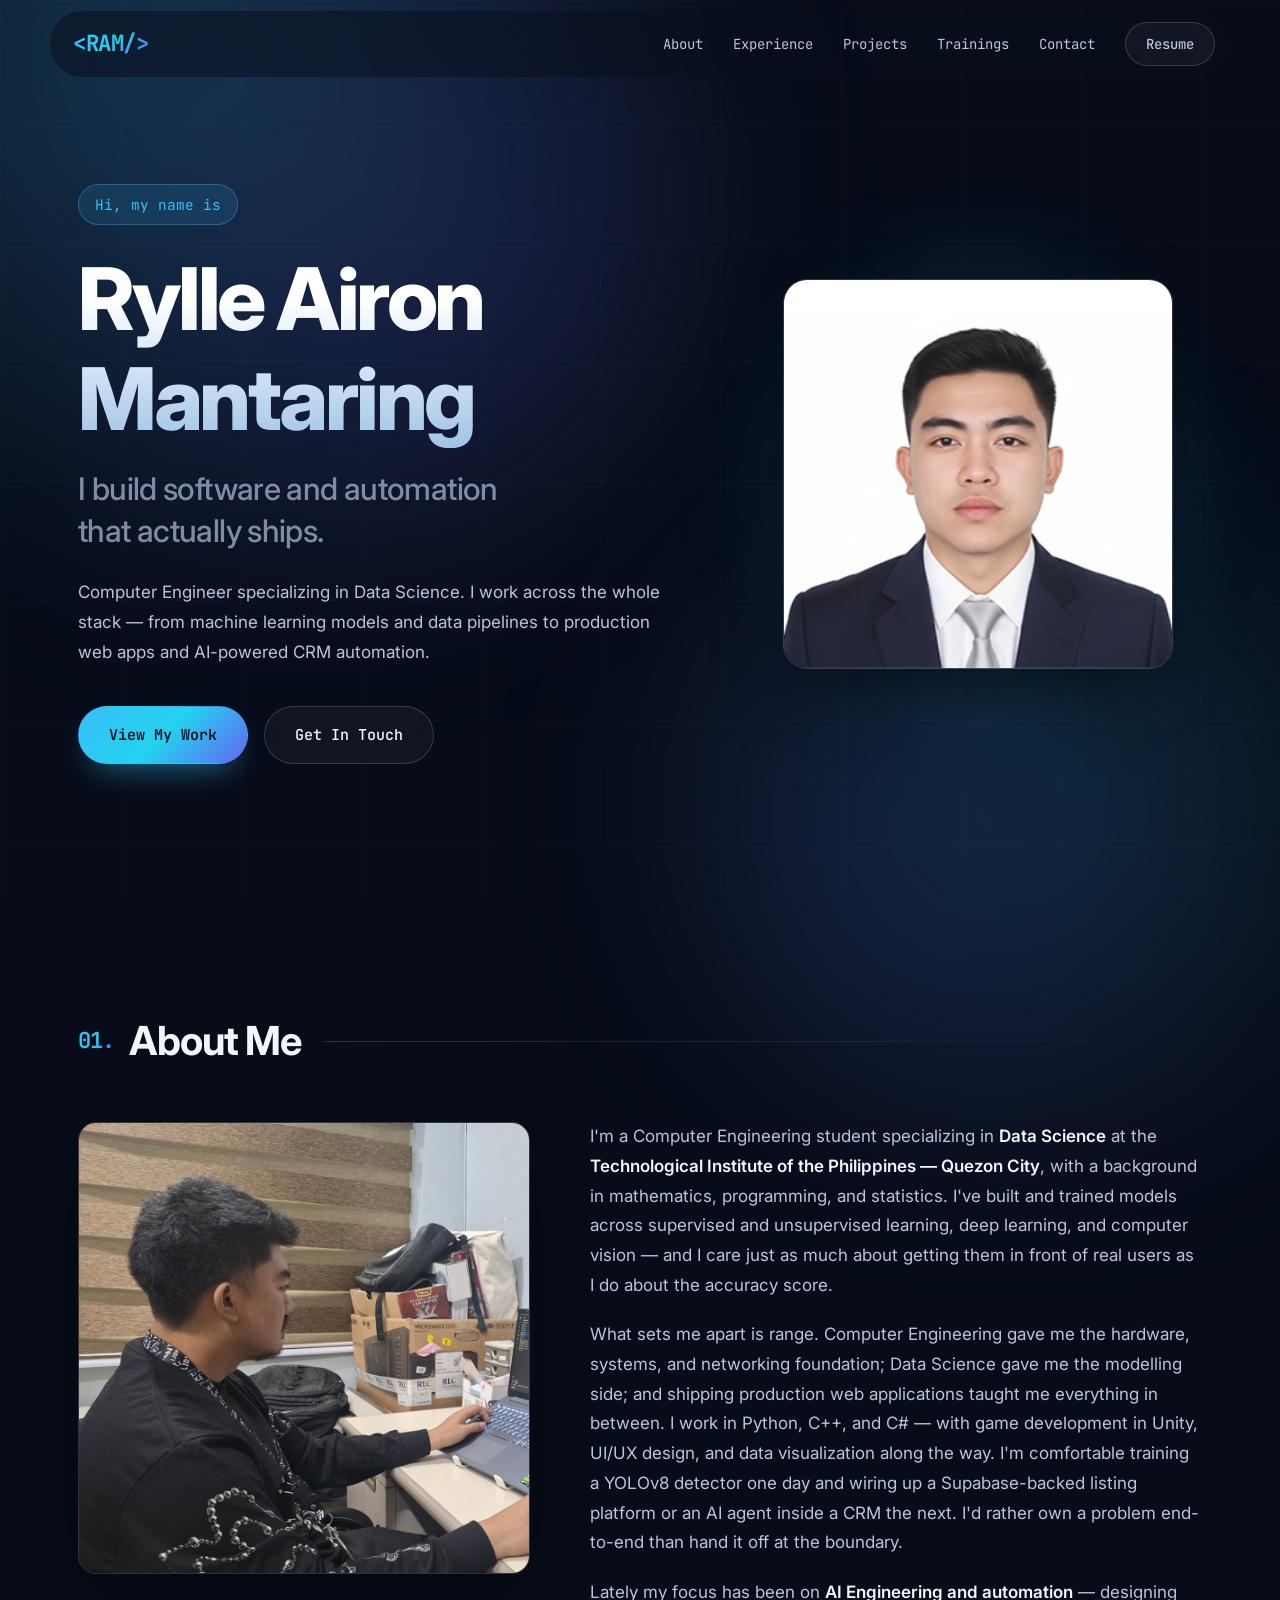
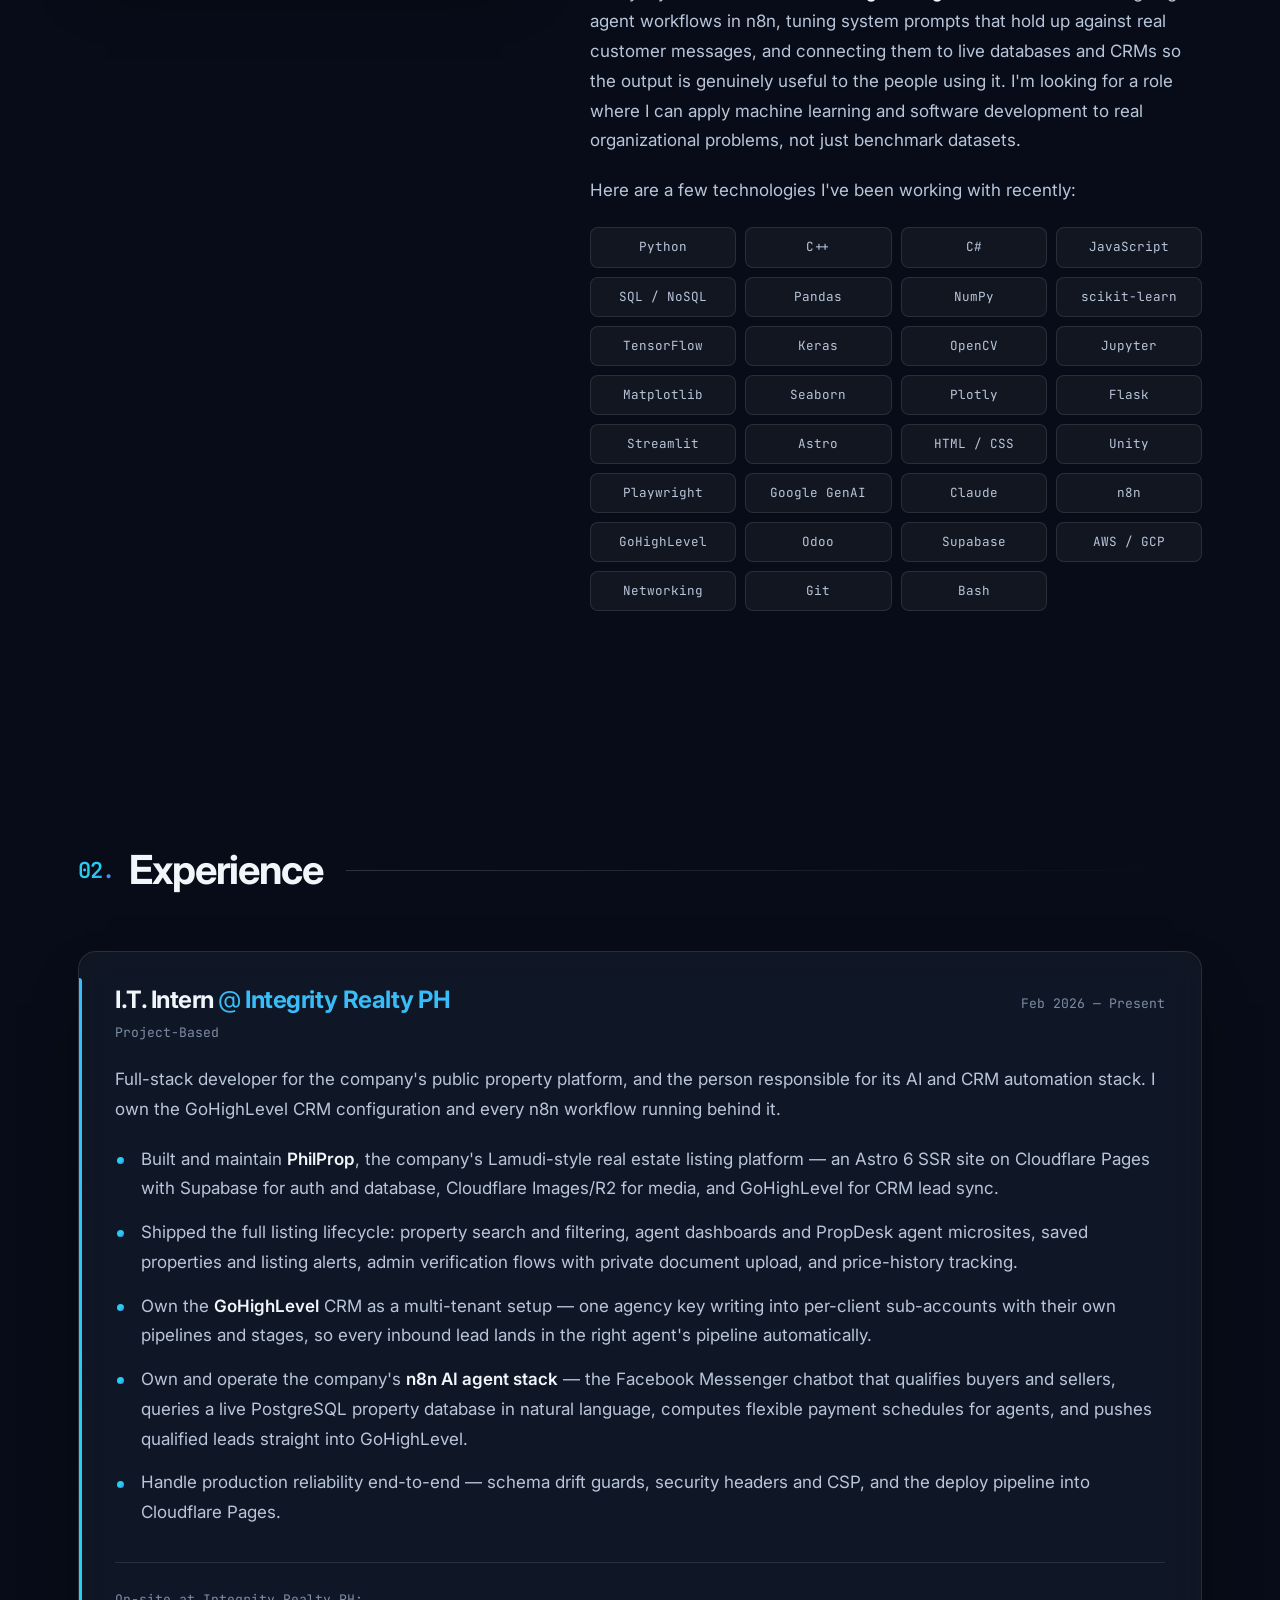
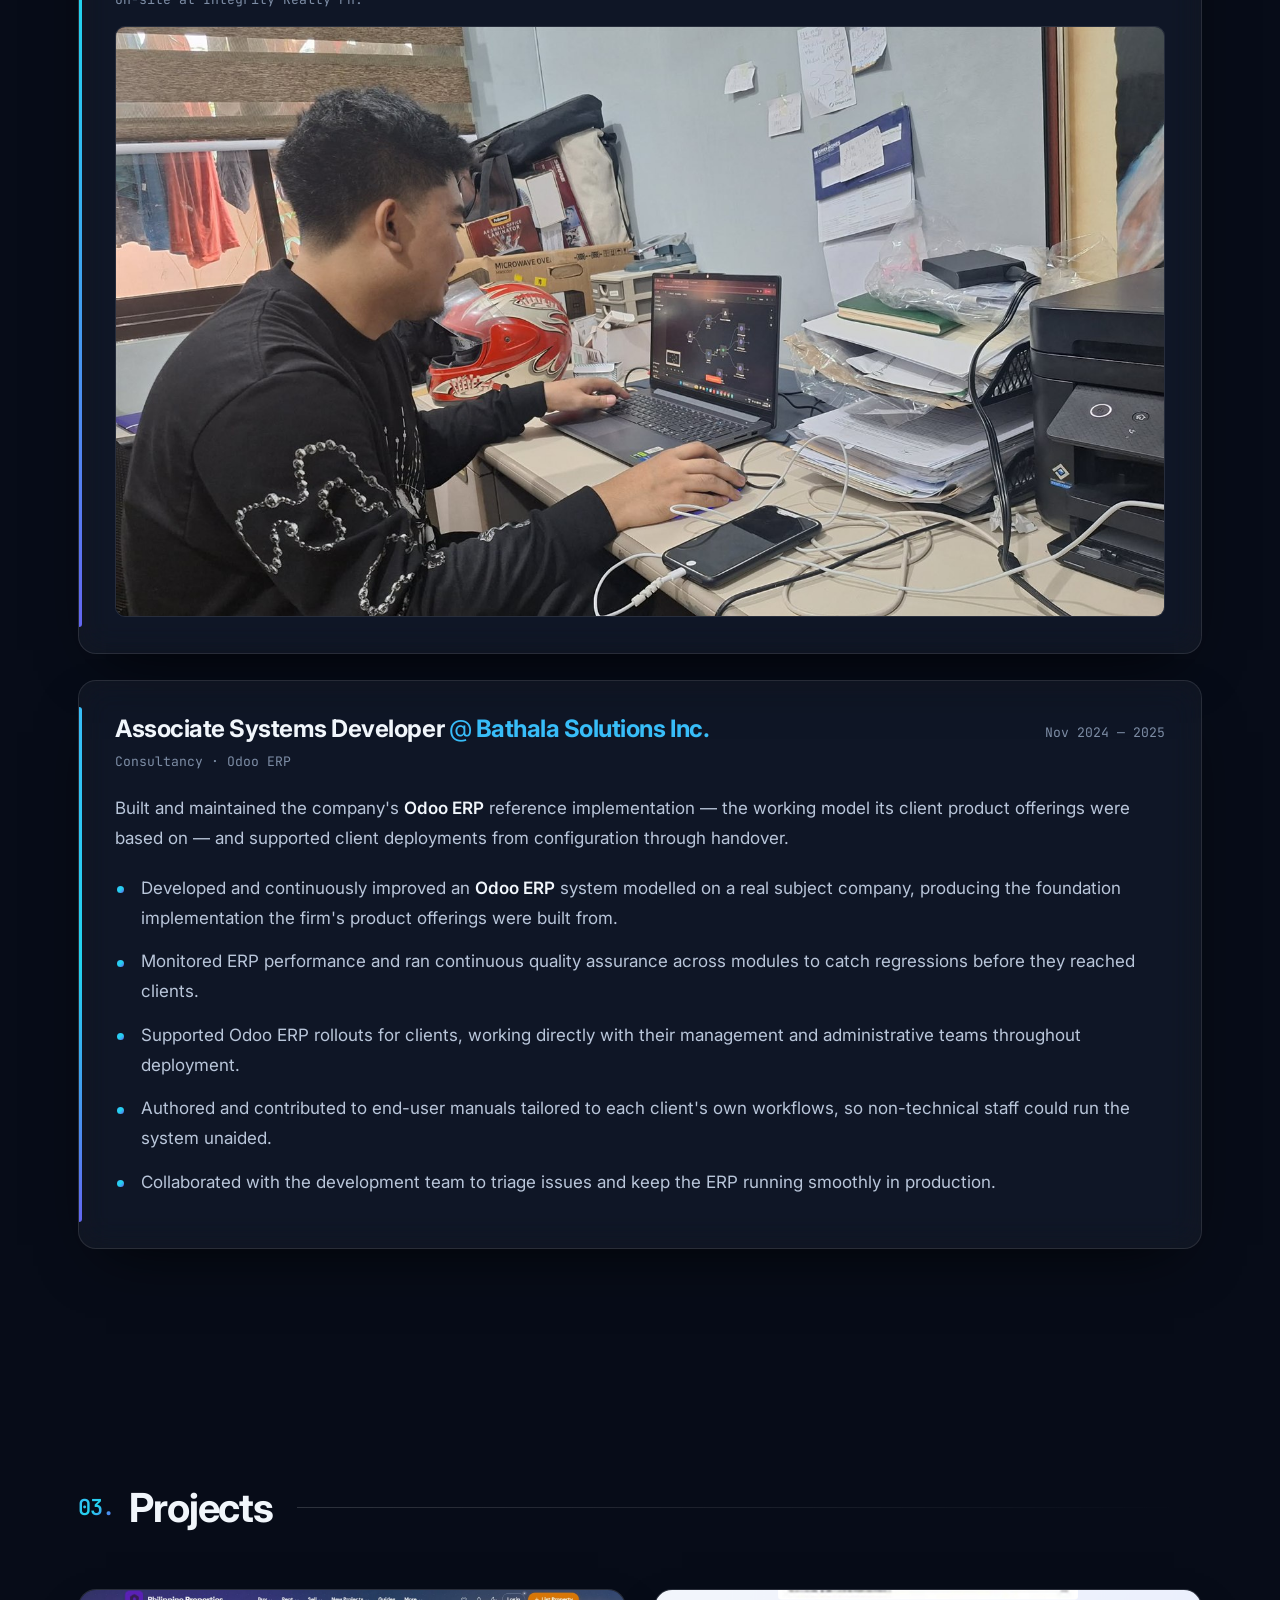
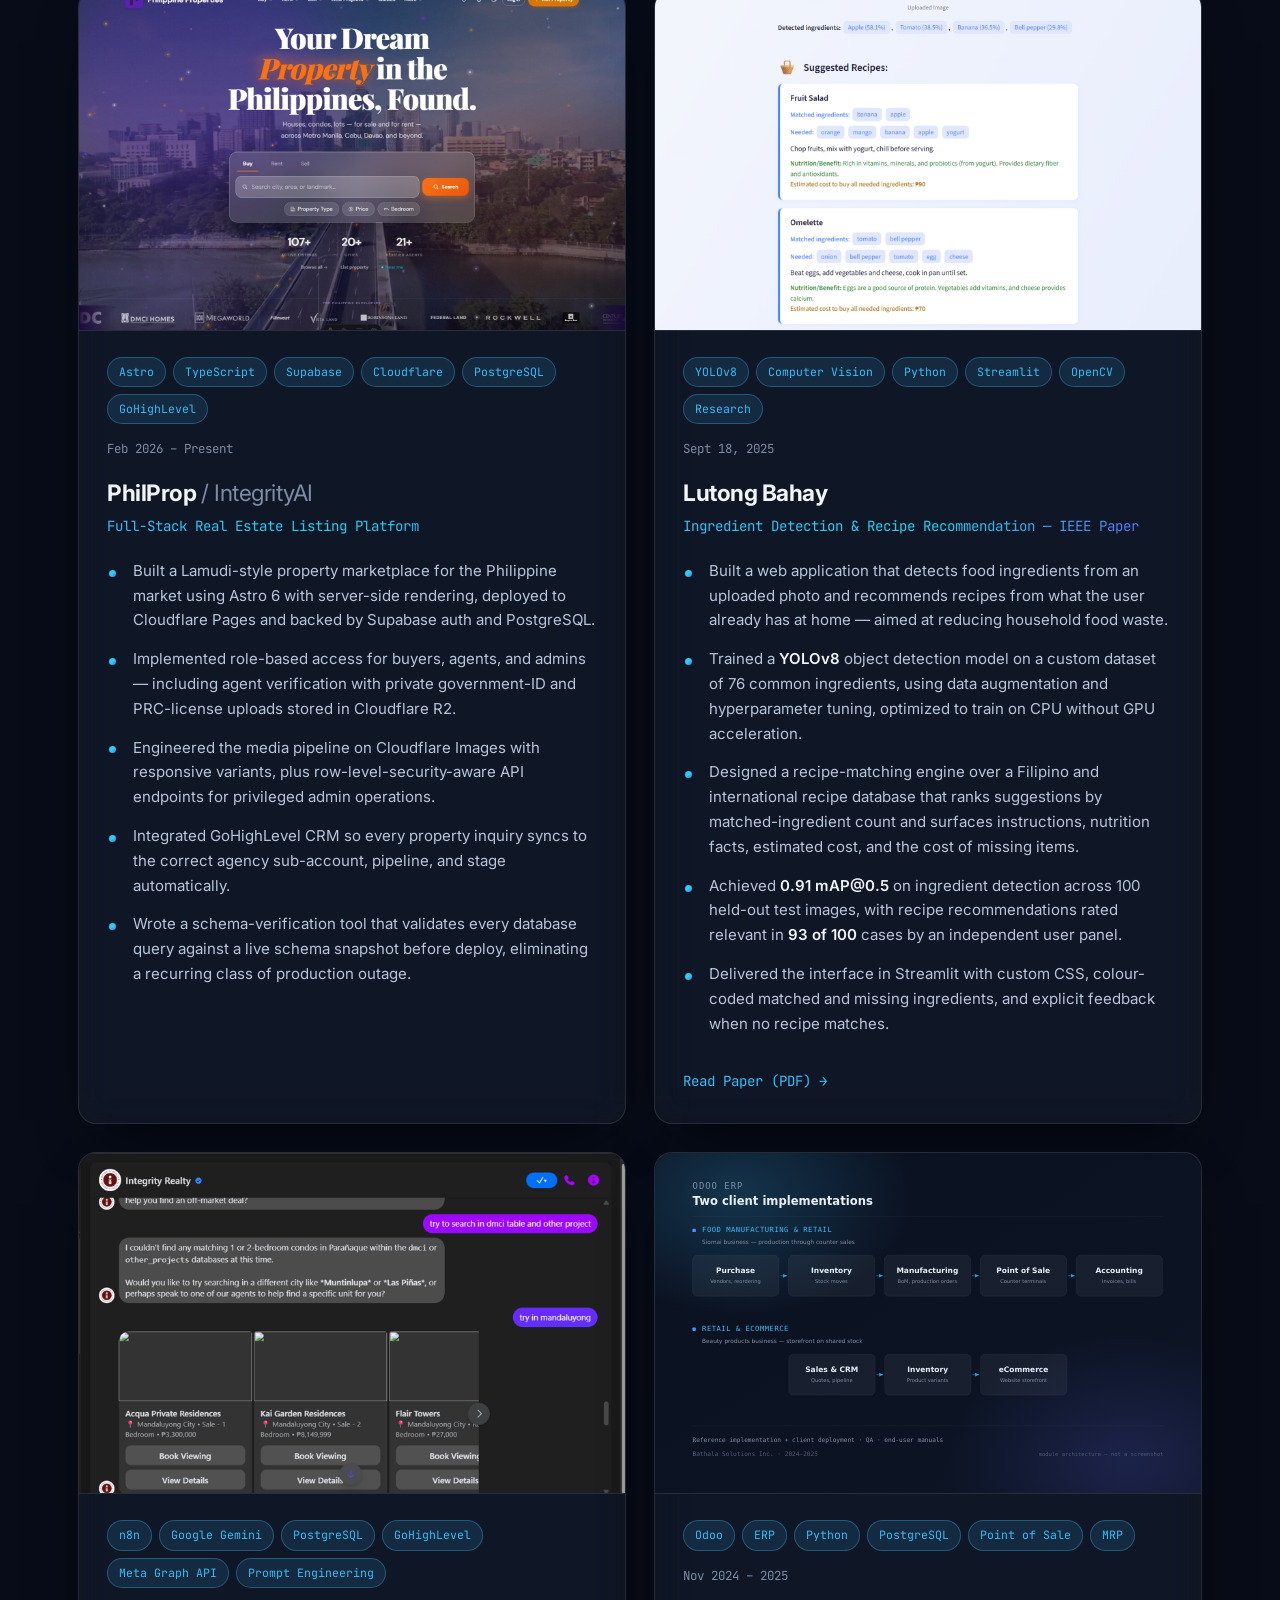
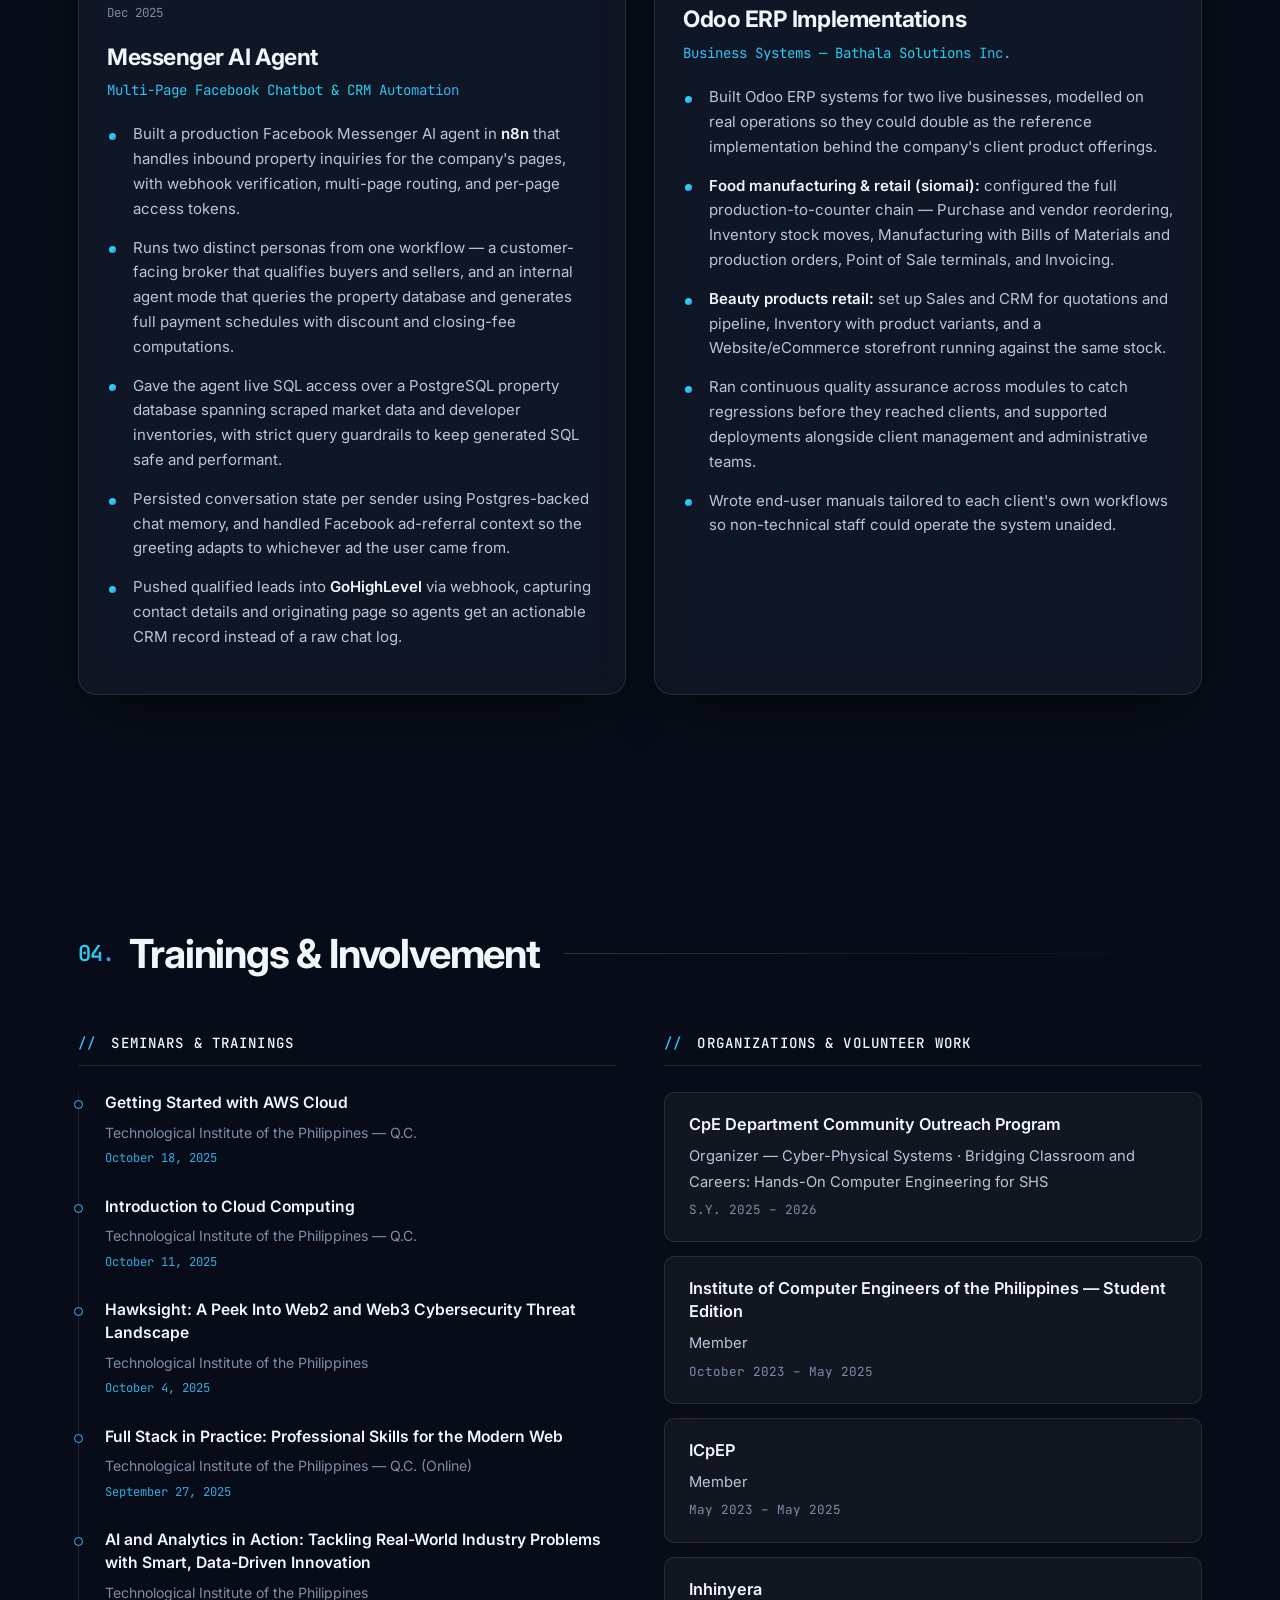
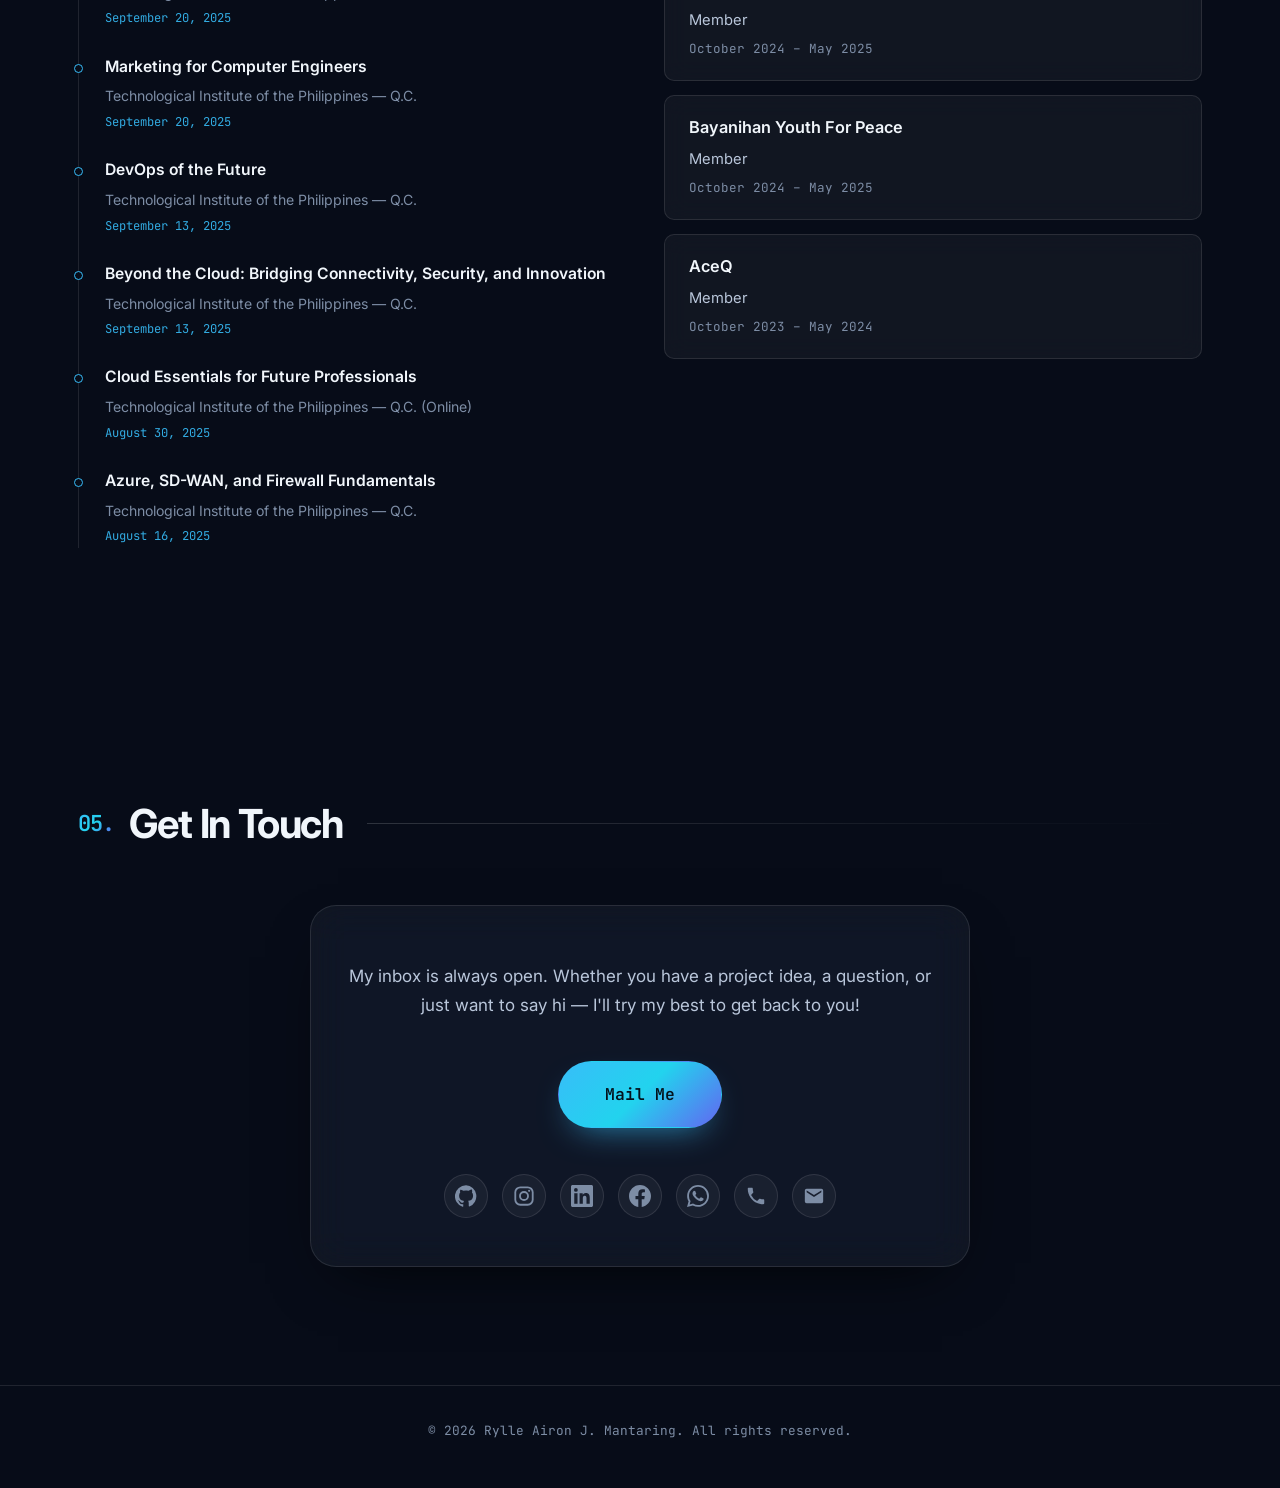
==== index.html @ a4d0d177 "Add Odoo ERP implementations project card Fourth project card covering the two Bathala client builds" ====
<!DOCTYPE html>
<html lang="en">
<head>
  <meta charset="UTF-8" />
  <meta name="viewport" content="width=device-width, initial-scale=1.0" />
  <meta name="description" content="Computer Engineer specializing in Data Science — full-stack web development, AI automation, and machine learning." />
  <meta name="theme-color" content="#070c18" />

  <title>Rylle Airon J. Mantaring — Computer Engineer / Data Science</title>

  <!-- Open Graph -->
  <meta property="og:type" content="website" />
  <meta property="og:title" content="Rylle Airon J. Mantaring — Computer Engineer / Data Science" />
  <meta property="og:description" content="Computer Engineer specializing in Data Science — full-stack web development, AI automation, and machine learning." />
  <meta property="og:url" content="https://ryllelang.github.io/Portfolio/" />
  <meta property="og:image" content="https://ryllelang.github.io/Portfolio/assets/1x1_pogi.jpg" />
  <link rel="canonical" href="https://ryllelang.github.io/Portfolio/" />

  <!-- inline SVG favicon: no extra file, no external request -->
  <link rel="icon" href="data:image/svg+xml,%3Csvg xmlns='http://www.w3.org/2000/svg' viewBox='0 0 64 64'%3E%3Cdefs%3E%3ClinearGradient id='g' x1='0' y1='0' x2='1' y2='1'%3E%3Cstop offset='0' stop-color='%2338bdf8'/%3E%3Cstop offset='1' stop-color='%236366f1'/%3E%3C/linearGradient%3E%3C/defs%3E%3Crect width='64' height='64' rx='16' fill='%23070c18'/%3E%3Ctext x='32' y='45' font-family='monospace' font-size='36' font-weight='700' fill='url(%23g)' text-anchor='middle'%3ER%3C/text%3E%3C/svg%3E" />

  <link rel="preconnect" href="https://fonts.googleapis.com" />
  <link rel="preconnect" href="https://fonts.gstatic.com" crossorigin />
  <link href="https://fonts.googleapis.com/css2?family=Inter:wght@400;500;600;700;800&family=JetBrains+Mono:wght@400;500;600&display=swap" rel="stylesheet" />

  <link rel="stylesheet" href="css/styles.css" />
</head>
<body>
  <!-- decorative blueprint grid -->
  <div class="bg-grid" aria-hidden="true"></div>

  <a class="skip-link" href="#about">Skip to content</a>

  <!-- ══════════════════════════════ NAV ══════════════════════════════ -->
  <header class="nav" id="nav">
    <div class="nav__inner container">
      <a class="logo" href="#top" aria-label="Home">&lt;RAM/&gt;</a>

      <nav class="nav__links" aria-label="Primary">
        <a href="#about">About</a>
        <a href="#experience">Experience</a>
        <a href="#projects">Projects</a>
        <a href="#trainings">Trainings</a>
        <a href="#contact">Contact</a>
        <!-- PLACEHOLDER: drop your CV at assets/resume.pdf -->
        <a class="btn btn--ghost btn--sm" href="assets/resume.pdf" target="_blank" rel="noopener">Resume</a>
      </nav>

      <button class="nav__toggle" id="navToggle" aria-label="Open menu" aria-expanded="false" aria-controls="mobileMenu">
        <span></span><span></span><span></span>
      </button>
    </div>

    <div class="nav__mobile" id="mobileMenu" hidden>
      <a href="#about"><span class="num">01.</span> About</a>
      <a href="#experience"><span class="num">02.</span> Experience</a>
      <a href="#projects"><span class="num">03.</span> Projects</a>
      <a href="#trainings"><span class="num">04.</span> Trainings</a>
      <a href="#contact"><span class="num">05.</span> Contact</a>
      <a class="btn btn--ghost" href="assets/resume.pdf" target="_blank" rel="noopener">Resume</a>
    </div>
  </header>

  <main id="top">

    <!-- ═══════════════════════════ HERO ═══════════════════════════ -->
    <section class="hero container" id="hero">
      <div class="hero__text">
        <p class="hero__greet mono">Hi, my name is</p>

        <h1 class="hero__name">Rylle Airon<br />Mantaring</h1>

        <h2 class="hero__tagline">I build software and automation that actually ships.</h2>

        <p class="hero__blurb">
          Computer Engineer specializing in Data Science. I work across the whole stack —
          from machine learning models and data pipelines to production web apps and
          AI-powered CRM automation.
        </p>

        <div class="hero__cta">
          <a class="btn btn--solid" href="#projects">View My Work</a>
          <a class="btn btn--ghost" href="#contact">Get In Touch</a>
        </div>
      </div>

      <div class="hero__photo">
        <img src="assets/1x1_pogi.jpg" alt="Rylle Airon J. Mantaring" width="800" height="800" />
      </div>
    </section>

    <!-- ═══════════════════════════ ABOUT ═══════════════════════════ -->
    <section class="section container" id="about">
      <h2 class="section__head"><span class="section__num mono">01.</span> About Me</h2>

      <div class="about">
        <div class="about__photo">
          <img src="assets/about.jpg"
               alt="Rylle working at his desk at Integrity Realty PH"
               width="1000" height="1000" loading="lazy" />
        </div>

        <div class="about__text">
          <p>
            I'm a Computer Engineering student specializing in <strong>Data Science</strong>
            at the <strong>Technological Institute of the Philippines &mdash; Quezon
            City</strong>, with a background in mathematics, programming, and statistics.
            I've built and trained models across supervised and unsupervised learning, deep
            learning, and computer vision &mdash; and I care just as much about getting them
            in front of real users as I do about the accuracy score.
          </p>

          <p>
            What sets me apart is range. Computer Engineering gave me the hardware, systems,
            and networking foundation; Data Science gave me the modelling side; and shipping
            production web applications taught me everything in between. I work in Python,
            C++, and C# — with game development in Unity, UI/UX design, and data
            visualization along the way. I'm comfortable training a YOLOv8 detector one day
            and wiring up a Supabase-backed listing platform or an AI agent inside a CRM the
            next. I'd rather own a problem end-to-end than hand it off at the boundary.
          </p>

          <p>
            Lately my focus has been on <strong>AI Engineering and automation</strong> —
            designing agent workflows in n8n, tuning system prompts that hold up against
            real customer messages, and connecting them to live databases and CRMs so the
            output is genuinely useful to the people using it. I'm looking for a role where
            I can apply machine learning and software development to real organizational
            problems, not just benchmark datasets.
          </p>

          <p>Here are a few technologies I've been working with recently:</p>

          <ul class="tech">
            <li>Python</li>
            <li>C++</li>
            <li>C#</li>
            <li>JavaScript</li>
            <li>SQL / NoSQL</li>
            <li>Pandas</li>
            <li>NumPy</li>
            <li>scikit-learn</li>
            <li>TensorFlow</li>
            <li>Keras</li>
            <li>OpenCV</li>
            <li>Jupyter</li>
            <li>Matplotlib</li>
            <li>Seaborn</li>
            <li>Plotly</li>
            <li>Flask</li>
            <li>Streamlit</li>
            <li>Astro</li>
            <li>HTML / CSS</li>
            <li>Unity</li>
            <li>Playwright</li>
            <li>Google GenAI</li>
            <li>Claude</li>
            <li>n8n</li>
            <li>GoHighLevel</li>
            <li>Odoo</li>
            <li>Supabase</li>
            <li>AWS / GCP</li>
            <li>Networking</li>
            <li>Git</li>
            <li>Bash</li>
          </ul>
        </div>
      </div>
    </section>

    <!-- ═══════════════════════════ EXPERIENCE ═══════════════════════════ -->
    <section class="section container" id="experience">
      <h2 class="section__head"><span class="section__num mono">02.</span> Experience</h2>

      <div class="exp-list">

        <!-- ── Integrity Realty PH ── -->
        <article class="exp-card">
          <div class="exp__top">
            <h3 class="exp__role">I.T. Intern <span class="at">@</span> <span class="accent">Integrity Realty PH</span></h3>
            <span class="exp__date mono">Feb 2026 &mdash; Present</span>
          </div>
          <p class="exp__meta mono">Project-Based</p>

          <p class="exp__summary">
            Full-stack developer for the company's public property platform, and the person
            responsible for its AI and CRM automation stack. I own the GoHighLevel CRM
            configuration and every n8n workflow running behind it.
          </p>

          <ul class="bullets">
            <li>
              Built and maintain <strong>PhilProp</strong>, the company's Lamudi-style real
              estate listing platform — an Astro 6 SSR site on Cloudflare Pages with
              Supabase for auth and database, Cloudflare Images/R2 for media, and
              GoHighLevel for CRM lead sync.
            </li>
            <li>
              Shipped the full listing lifecycle: property search and filtering, agent
              dashboards and PropDesk agent microsites, saved properties and listing alerts,
              admin verification flows with private document upload, and price-history
              tracking.
            </li>
            <li>
              Own the <strong>GoHighLevel</strong> CRM as a multi-tenant setup — one agency
              key writing into per-client sub-accounts with their own pipelines and stages,
              so every inbound lead lands in the right agent's pipeline automatically.
            </li>
            <li>
              Own and operate the company's <strong>n8n AI agent stack</strong> &mdash; the
              Facebook Messenger chatbot that qualifies buyers and sellers, queries a live
              PostgreSQL property database in natural language, computes flexible payment
              schedules for agents, and pushes qualified leads straight into GoHighLevel.
            </li>
            <li>
              Handle production reliability end-to-end — schema drift guards, security
              headers and CSP, and the deploy pipeline into Cloudflare Pages.
            </li>
          </ul>

          <figure>
            <p class="exp__cap mono">On-site at Integrity Realty PH:</p>
            <img src="assets/experience.jpg"
                 alt="Building an n8n automation workflow on-site at Integrity Realty PH"
                 width="1600" height="900" loading="lazy" />
          </figure>
        </article>

        <!-- ── Bathala Solutions Inc. ── -->
        <article class="exp-card">
          <div class="exp__top">
            <h3 class="exp__role">Associate Systems Developer <span class="at">@</span> <span class="accent">Bathala Solutions Inc.</span></h3>
            <span class="exp__date mono">Nov 2024 &mdash; 2025</span>
          </div>
          <p class="exp__meta mono">Consultancy &middot; Odoo ERP</p>

          <p class="exp__summary">
            Built and maintained the company's <strong>Odoo ERP</strong> reference
            implementation &mdash; the working model its client product offerings were based
            on &mdash; and supported client deployments from configuration through handover.
          </p>

          <ul class="bullets">
            <li>
              Developed and continuously improved an <strong>Odoo ERP</strong> system modelled
              on a real subject company, producing the foundation implementation the firm's
              product offerings were built from.
            </li>
            <li>
              Monitored ERP performance and ran continuous quality assurance across modules to
              catch regressions before they reached clients.
            </li>
            <li>
              Supported Odoo ERP rollouts for clients, working directly with their management
              and administrative teams throughout deployment.
            </li>
            <li>
              Authored and contributed to end-user manuals tailored to each client's own
              workflows, so non-technical staff could run the system unaided.
            </li>
            <li>
              Collaborated with the development team to triage issues and keep the ERP running
              smoothly in production.
            </li>
          </ul>
        </article>
      </div>
    </section>

    <!-- ═══════════════════════════ PROJECTS ═══════════════════════════ -->
    <section class="section container" id="projects">
      <h2 class="section__head"><span class="section__num mono">03.</span> Projects</h2>

      <div class="projects">

        <!-- ── Project 1 ── -->
        <article class="card">
          <img src="assets/projects/philprop.jpg" alt="PhilProp property listing platform homepage"
               width="1600" height="1000" loading="lazy" />

          <div class="card__body">
            <div class="card__topline">
              <ul class="tags">
                <li>Astro</li><li>TypeScript</li><li>Supabase</li>
                <li>Cloudflare</li><li>PostgreSQL</li><li>GoHighLevel</li>
              </ul>
              <span class="card__date mono">Feb 2026 &ndash; Present</span>
            </div>

            <h3 class="card__title">PhilProp <span class="dim">/ IntegrityAI</span></h3>
            <p class="card__sub mono">Full-Stack Real Estate Listing Platform</p>

            <ul class="bullets">
              <li>
                Built a Lamudi-style property marketplace for the Philippine market using
                Astro 6 with server-side rendering, deployed to Cloudflare Pages and backed
                by Supabase auth and PostgreSQL.
              </li>
              <li>
                Implemented role-based access for buyers, agents, and admins — including
                agent verification with private government-ID and PRC-license uploads stored
                in Cloudflare R2.
              </li>
              <li>
                Engineered the media pipeline on Cloudflare Images with responsive variants,
                plus row-level-security-aware API endpoints for privileged admin operations.
              </li>
              <li>
                Integrated GoHighLevel CRM so every property inquiry syncs to the correct
                agency sub-account, pipeline, and stage automatically.
              </li>
              <li>
                Wrote a schema-verification tool that validates every database query against
                a live schema snapshot before deploy, eliminating a recurring class of
                production outage.
              </li>
            </ul>
          </div>
        </article>

        <!-- ── Project 2 ── -->
        <article class="card">
          <img src="assets/projects/lutong-bahay.png"
               alt="Lutong Bahay app showing detected ingredients and suggested recipes"
               width="1600" height="1000" loading="lazy" />

          <div class="card__body">
            <div class="card__topline">
              <ul class="tags">
                <li>YOLOv8</li><li>Computer Vision</li><li>Python</li>
                <li>Streamlit</li><li>OpenCV</li><li>Research</li>
              </ul>
              <span class="card__date mono">Sept 18, 2025</span>
            </div>

            <h3 class="card__title">Lutong Bahay</h3>
            <p class="card__sub mono">Ingredient Detection &amp; Recipe Recommendation — IEEE Paper</p>

            <ul class="bullets">
              <li>
                Built a web application that detects food ingredients from an uploaded photo
                and recommends recipes from what the user already has at home — aimed at
                reducing household food waste.
              </li>
              <li>
                Trained a <strong>YOLOv8</strong> object detection model on a custom dataset
                of 76 common ingredients, using data augmentation and hyperparameter tuning,
                optimized to train on CPU without GPU acceleration.
              </li>
              <li>
                Designed a recipe-matching engine over a Filipino and international recipe
                database that ranks suggestions by matched-ingredient count and surfaces
                instructions, nutrition facts, estimated cost, and the cost of missing items.
              </li>
              <li>
                Achieved <strong>0.91 mAP@0.5</strong> on ingredient detection across 100
                held-out test images, with recipe recommendations rated relevant in
                <strong>93 of 100</strong> cases by an independent user panel.
              </li>
              <li>
                Delivered the interface in Streamlit with custom CSS, colour-coded matched
                and missing ingredients, and explicit feedback when no recipe matches.
              </li>
            </ul>

            <a class="card__link mono" href="assets/lutong-bahay-paper.pdf" target="_blank" rel="noopener">
              Read Paper (PDF) <span aria-hidden="true">→</span>
            </a>
          </div>
        </article>

        <!-- ── Project 3 ── -->
        <article class="card">
          <img src="assets/projects/messenger-ai.png"
               alt="Facebook Messenger AI agent returning property listings for Integrity Realty"
               width="1600" height="1000" loading="lazy" />

          <div class="card__body">
            <div class="card__topline">
              <ul class="tags">
                <li>n8n</li><li>Google Gemini</li><li>PostgreSQL</li>
                <li>GoHighLevel</li><li>Meta Graph API</li><li>Prompt Engineering</li>
              </ul>
              <span class="card__date mono">Dec 2025</span>
            </div>

            <h3 class="card__title">Messenger AI Agent</h3>
            <p class="card__sub mono">Multi-Page Facebook Chatbot &amp; CRM Automation</p>

            <ul class="bullets">
              <li>
                Built a production Facebook Messenger AI agent in <strong>n8n</strong> that
                handles inbound property inquiries for the company's pages, with webhook
                verification, multi-page routing, and per-page access tokens.
              </li>
              <li>
                Runs two distinct personas from one workflow — a customer-facing broker that
                qualifies buyers and sellers, and an internal agent mode that queries the
                property database and generates full payment schedules with discount and
                closing-fee computations.
              </li>
              <li>
                Gave the agent live SQL access over a PostgreSQL property database spanning
                scraped market data and developer inventories, with strict query guardrails
                to keep generated SQL safe and performant.
              </li>
              <li>
                Persisted conversation state per sender using Postgres-backed chat memory,
                and handled Facebook ad-referral context so the greeting adapts to whichever
                ad the user came from.
              </li>
              <li>
                Pushed qualified leads into <strong>GoHighLevel</strong> via webhook,
                capturing contact details and originating page so agents get an actionable
                CRM record instead of a raw chat log.
              </li>
            </ul>
          </div>
        </article>

        <!-- ── Project 4 ── -->
        <article class="card">
          <!-- Diagram, not a screenshot — see the note in its bottom-right corner. -->
          <img src="assets/projects/odoo-erp.svg"
               alt="Diagram of the Odoo ERP modules built for a food manufacturing business and a beauty products retailer"
               width="1600" height="1000" loading="lazy" />

          <div class="card__body">
            <div class="card__topline">
              <ul class="tags">
                <li>Odoo</li><li>ERP</li><li>Python</li>
                <li>PostgreSQL</li><li>Point of Sale</li><li>MRP</li>
              </ul>
              <span class="card__date mono">Nov 2024 &ndash; 2025</span>
            </div>

            <h3 class="card__title">Odoo ERP Implementations</h3>
            <p class="card__sub mono">Business Systems &mdash; Bathala Solutions Inc.</p>

            <ul class="bullets">
              <li>
                Built Odoo ERP systems for two live businesses, modelled on real operations
                so they could double as the reference implementation behind the company's
                client product offerings.
              </li>
              <li>
                <strong>Food manufacturing &amp; retail (siomai):</strong> configured the full
                production-to-counter chain &mdash; Purchase and vendor reordering, Inventory
                stock moves, Manufacturing with Bills of Materials and production orders,
                Point of Sale terminals, and Invoicing.
              </li>
              <li>
                <strong>Beauty products retail:</strong> set up Sales and CRM for quotations
                and pipeline, Inventory with product variants, and a Website/eCommerce
                storefront running against the same stock.
              </li>
              <li>
                Ran continuous quality assurance across modules to catch regressions before
                they reached clients, and supported deployments alongside client management
                and administrative teams.
              </li>
              <li>
                Wrote end-user manuals tailored to each client's own workflows so
                non-technical staff could operate the system unaided.
              </li>
            </ul>
          </div>
        </article>

      </div>
    </section>

    <!-- ═══════════════════════════ TRAININGS & INVOLVEMENT ═══════════════════════════ -->
    <section class="section container" id="trainings">
      <h2 class="section__head"><span class="section__num mono">04.</span> Trainings &amp; Involvement</h2>

      <div class="twocol">
        <!-- ── Seminars & trainings ── -->
        <div class="twocol__col">
          <h3 class="subhead mono"><span class="accent">//</span> Seminars &amp; Trainings</h3>

          <ol class="timeline">
            <li>
              <h4>Getting Started with AWS Cloud</h4>
              <p class="timeline__org">Technological Institute of the Philippines &mdash; Q.C.</p>
              <p class="timeline__date mono">October 18, 2025</p>
            </li>
            <li>
              <h4>Introduction to Cloud Computing</h4>
              <p class="timeline__org">Technological Institute of the Philippines &mdash; Q.C.</p>
              <p class="timeline__date mono">October 11, 2025</p>
            </li>
            <li>
              <h4>Hawksight: A Peek Into Web2 and Web3 Cybersecurity Threat Landscape</h4>
              <p class="timeline__org">Technological Institute of the Philippines</p>
              <p class="timeline__date mono">October 4, 2025</p>
            </li>
            <li>
              <h4>Full Stack in Practice: Professional Skills for the Modern Web</h4>
              <p class="timeline__org">Technological Institute of the Philippines &mdash; Q.C. (Online)</p>
              <p class="timeline__date mono">September 27, 2025</p>
            </li>
            <li>
              <h4>AI and Analytics in Action: Tackling Real-World Industry Problems with Smart, Data-Driven Innovation</h4>
              <p class="timeline__org">Technological Institute of the Philippines</p>
              <p class="timeline__date mono">September 20, 2025</p>
            </li>
            <li>
              <h4>Marketing for Computer Engineers</h4>
              <p class="timeline__org">Technological Institute of the Philippines &mdash; Q.C.</p>
              <p class="timeline__date mono">September 20, 2025</p>
            </li>
            <li>
              <h4>DevOps of the Future</h4>
              <p class="timeline__org">Technological Institute of the Philippines &mdash; Q.C.</p>
              <p class="timeline__date mono">September 13, 2025</p>
            </li>
            <li>
              <h4>Beyond the Cloud: Bridging Connectivity, Security, and Innovation</h4>
              <p class="timeline__org">Technological Institute of the Philippines &mdash; Q.C.</p>
              <p class="timeline__date mono">September 13, 2025</p>
            </li>
            <li>
              <h4>Cloud Essentials for Future Professionals</h4>
              <p class="timeline__org">Technological Institute of the Philippines &mdash; Q.C. (Online)</p>
              <p class="timeline__date mono">August 30, 2025</p>
            </li>
            <li>
              <h4>Azure, SD-WAN, and Firewall Fundamentals</h4>
              <p class="timeline__org">Technological Institute of the Philippines &mdash; Q.C.</p>
              <p class="timeline__date mono">August 16, 2025</p>
            </li>
          </ol>
        </div>

        <!-- ── Organizations & volunteer work ── -->
        <div class="twocol__col">
          <h3 class="subhead mono"><span class="accent">//</span> Organizations &amp; Volunteer Work</h3>

          <div class="certs certs--stack">
            <article class="cert">
              <h3 class="cert__name">CpE Department Community Outreach Program</h3>
              <p class="cert__org">
                Organizer &mdash; Cyber-Physical Systems &middot; Bridging Classroom and
                Careers: Hands-On Computer Engineering for SHS
              </p>
              <p class="cert__date mono">S.Y. 2025 &ndash; 2026</p>
            </article>

            <article class="cert">
              <h3 class="cert__name">Institute of Computer Engineers of the Philippines &mdash; Student Edition</h3>
              <p class="cert__org">Member</p>
              <p class="cert__date mono">October 2023 &ndash; May 2025</p>
            </article>

            <article class="cert">
              <h3 class="cert__name">ICpEP</h3>
              <p class="cert__org">Member</p>
              <p class="cert__date mono">May 2023 &ndash; May 2025</p>
            </article>

            <article class="cert">
              <h3 class="cert__name">Inhinyera</h3>
              <p class="cert__org">Member</p>
              <p class="cert__date mono">October 2024 &ndash; May 2025</p>
            </article>

            <article class="cert">
              <h3 class="cert__name">Bayanihan Youth For Peace</h3>
              <p class="cert__org">Member</p>
              <p class="cert__date mono">October 2024 &ndash; May 2025</p>
            </article>

            <article class="cert">
              <h3 class="cert__name">AceQ</h3>
              <p class="cert__org">Member</p>
              <p class="cert__date mono">October 2023 &ndash; May 2024</p>
            </article>
          </div>
        </div>
      </div>
    </section>

    <!-- ═══════════════════════════ CONTACT ═══════════════════════════ -->
    <section class="section container" id="contact">
      <h2 class="section__head"><span class="section__num mono">05.</span> Get In Touch</h2>

      <div class="contact">
        <p>
          My inbox is always open. Whether you have a project idea, a question, or just want
          to say hi — I'll try my best to get back to you!
        </p>

        <a class="btn btn--solid btn--lg" href="mailto:rylleairon@gmail.com">Mail Me</a>

        <ul class="socials">
          <li>
            <a href="https://github.com/RylleLang" target="_blank" rel="noopener" aria-label="GitHub">
              <svg viewBox="0 0 24 24" width="22" height="22" fill="currentColor" aria-hidden="true"><path d="M12 .3a12 12 0 0 0-3.8 23.4c.6.1.8-.3.8-.6v-2.2c-3.3.7-4-1.6-4-1.6-.6-1.4-1.4-1.8-1.4-1.8-1.1-.8.1-.7.1-.7 1.2.1 1.9 1.2 1.9 1.2 1.1 1.9 2.9 1.3 3.6 1 .1-.8.4-1.3.8-1.6-2.7-.3-5.5-1.3-5.5-5.9 0-1.3.5-2.4 1.2-3.2-.1-.3-.5-1.5.1-3.2 0 0 1-.3 3.3 1.2a11.5 11.5 0 0 1 6 0C17.4 4.7 18.4 5 18.4 5c.6 1.7.2 2.9.1 3.2.8.8 1.2 1.9 1.2 3.2 0 4.6-2.8 5.6-5.5 5.9.4.4.8 1.1.8 2.2v3.3c0 .3.2.7.8.6A12 12 0 0 0 12 .3Z"/></svg>
            </a>
          </li>
          <li>
            <a href="https://www.instagram.com/rly.mantaring/" target="_blank" rel="noopener" aria-label="Instagram">
              <svg viewBox="0 0 24 24" width="22" height="22" fill="none" stroke="currentColor" stroke-width="2" aria-hidden="true"><rect x="2.5" y="2.5" width="19" height="19" rx="5.5"/><circle cx="12" cy="12" r="4.4"/><circle cx="17.6" cy="6.4" r="1.2" fill="currentColor" stroke="none"/></svg>
            </a>
          </li>
          <li>
            <a href="https://www.linkedin.com/in/rylle-airon-mantaring-b5baa230b/" target="_blank" rel="noopener" aria-label="LinkedIn">
              <svg viewBox="0 0 24 24" width="22" height="22" fill="currentColor" aria-hidden="true"><path d="M20.45 20.45h-3.55v-5.57c0-1.33-.03-3.04-1.85-3.04-1.86 0-2.15 1.45-2.15 2.94v5.67H9.35V9h3.41v1.56h.05a3.74 3.74 0 0 1 3.37-1.85c3.6 0 4.27 2.37 4.27 5.46v6.28ZM5.34 7.43a2.06 2.06 0 1 1 0-4.12 2.06 2.06 0 0 1 0 4.12ZM7.12 20.45H3.56V9h3.56v11.45ZM22.22 0H1.77C.79 0 0 .77 0 1.72v20.56C0 23.23.79 24 1.77 24h20.45c.98 0 1.78-.77 1.78-1.72V1.72C24 .77 23.2 0 22.22 0Z"/></svg>
            </a>
          </li>
          <!-- These are <button>s rather than <a>s so their targets stay out of the markup
               and out of the browser's hover status bar. Each target is base64-encoded in
               data-url and opened by js/main.js on click.
               NOTE: obfuscation, not secrecy — the address is visible once the app or page
               opens, and anyone using DevTools can decode it. -->
          <li>
            <button class="social-btn" type="button" aria-label="Facebook"
                    data-url="aHR0cHM6Ly93d3cuZmFjZWJvb2suY29tL3RhbmdpbmFtb2tpZGluaw==">
              <svg viewBox="0 0 24 24" width="22" height="22" fill="currentColor" aria-hidden="true"><path d="M24 12.07C24 5.4 18.63 0 12 0S0 5.4 0 12.07C0 18.1 4.39 23.1 10.13 24v-8.44H7.08v-3.49h3.05V9.41c0-3.02 1.79-4.69 4.53-4.69 1.31 0 2.68.24 2.68.24v2.97h-1.51c-1.49 0-1.96.93-1.96 1.89v2.25h3.33l-.53 3.49h-2.8V24C19.61 23.1 24 18.1 24 12.07Z"/></svg>
            </button>
          </li>
          <li>
            <button class="social-btn" type="button" aria-label="WhatsApp"
                    data-url="aHR0cHM6Ly93YS5tZS82Mzk3Nzc4MzM4Nzk=">
              <svg viewBox="0 0 24 24" width="22" height="22" fill="currentColor" aria-hidden="true"><path d="M17.472 14.382c-.297-.149-1.758-.867-2.03-.967-.273-.099-.471-.148-.67.15-.197.297-.767.966-.94 1.164-.173.199-.347.223-.644.075-.297-.15-1.255-.463-2.39-1.475-.883-.788-1.48-1.761-1.653-2.059-.173-.297-.018-.458.13-.606.134-.133.298-.347.446-.52.149-.174.198-.298.298-.497.099-.198.05-.371-.025-.52-.075-.149-.669-1.612-.916-2.207-.242-.579-.487-.5-.669-.51l-.57-.01c-.198 0-.52.074-.792.372-.272.297-1.04 1.016-1.04 2.479 0 1.462 1.065 2.875 1.213 3.074.149.198 2.096 3.2 5.077 4.487.709.306 1.262.489 1.694.625.712.227 1.36.195 1.871.118.571-.085 1.758-.719 2.006-1.413.248-.694.248-1.289.173-1.413-.074-.124-.272-.198-.57-.347m-5.421 7.403h-.004a9.87 9.87 0 01-5.031-1.378l-.361-.214-3.741.982.998-3.648-.235-.374a9.86 9.86 0 01-1.51-5.26c.001-5.45 4.436-9.884 9.888-9.884 2.64 0 5.122 1.03 6.988 2.898a9.825 9.825 0 012.893 6.994c-.003 5.45-4.437 9.884-9.885 9.884m8.413-18.297A11.815 11.815 0 0012.05 0C5.495 0 .16 5.335.157 11.892c0 2.096.547 4.142 1.588 5.945L.057 24l6.305-1.654a11.882 11.882 0 005.683 1.448h.005c6.554 0 11.89-5.335 11.893-11.893a11.821 11.821 0 00-3.48-8.413Z"/></svg>
            </button>
          </li>
          <li>
            <button class="social-btn" type="button" aria-label="Viber"
                    data-url="dmliZXI6Ly9jaGF0P251bWJlcj0lMkI2Mzk3Nzc4MzM4Nzk=">
              <svg viewBox="0 0 24 24" width="22" height="22" fill="currentColor" aria-hidden="true"><path d="M6.62 10.79a15.05 15.05 0 0 0 6.59 6.59l2.2-2.2c.28-.28.68-.36 1.02-.25 1.12.37 2.33.57 3.57.57.55 0 1 .45 1 1V20c0 .55-.45 1-1 1C10.6 21 3 13.4 3 4c0-.55.45-1 1-1h3.5c.55 0 1 .45 1 1 0 1.24.2 2.45.57 3.57.11.35.03.74-.25 1.02l-2.2 2.2Z"/></svg>
            </button>
          </li>
          <li>
            <a href="mailto:rylleairon@gmail.com" aria-label="Email">
              <svg viewBox="0 0 24 24" width="22" height="22" fill="currentColor" aria-hidden="true"><path d="M20 4H4a2 2 0 0 0-2 2v12a2 2 0 0 0 2 2h16a2 2 0 0 0 2-2V6a2 2 0 0 0-2-2Zm0 4-8 5-8-5V6l8 5 8-5v2Z"/></svg>
            </a>
          </li>
        </ul>
      </div>
    </section>
  </main>

  <footer class="footer">
    <p class="mono">&copy; <span id="year">2026</span> Rylle Airon J. Mantaring. All rights reserved.</p>
  </footer>

  <script src="js/main.js"></script>
</body>
</html>
---- css/styles.css ----
/* ═══════════════════════════════════════════════════════════
   Portfolio — glass + gradient, deep blue / cyan
   ═══════════════════════════════════════════════════════════ */

:root {
  /* surfaces */
  --bg:          #070c18;

  /* glass */
  --glass:        rgba(255, 255, 255, 0.045);
  --glass-strong: rgba(255, 255, 255, 0.075);
  --glass-line:   rgba(255, 255, 255, 0.10);
  --glass-line-2: rgba(255, 255, 255, 0.16);

  /* accent */
  --accent:      #38bdf8;
  --accent-2:    #22d3ee;
  --accent-3:    #6366f1;
  --accent-dim:  rgba(56, 189, 248, 0.12);
  --accent-soft: rgba(56, 189, 248, 0.32);
  --grad:        linear-gradient(135deg, #38bdf8 0%, #22d3ee 50%, #6366f1 100%);

  /* type */
  --text:        #b9c6da;
  --text-bright: #f1f6fb;
  --text-muted:  #7d8da5;

  --mono: "JetBrains Mono", ui-monospace, SFMono-Regular, Menlo, Consolas, monospace;
  --sans: "Inter", -apple-system, BlinkMacSystemFont, "Segoe UI", Roboto, sans-serif;

  --nav-h: 88px;
  --r:      18px;   /* card radius */
  --r-sm:   10px;
  --maxw: 1180px;

  --ease: cubic-bezier(0.4, 0, 0.2, 1);
  --shadow: 0 24px 60px -28px rgba(0, 0, 0, 0.85);
}

/* ── reset ─────────────────────────────────────────────── */
*, *::before, *::after { box-sizing: border-box; }

html {
  scroll-behavior: smooth;
  scroll-padding-top: calc(var(--nav-h) + 16px);
  -webkit-text-size-adjust: 100%;
}

body {
  margin: 0;
  background: var(--bg);
  color: var(--text);
  font-family: var(--sans);
  font-size: 17px;
  line-height: 1.75;
  -webkit-font-smoothing: antialiased;
  overflow-x: hidden;
}

h1, h2, h3, h4 { color: var(--text-bright); line-height: 1.15; margin: 0; }
p { margin: 0 0 1.15em; }
a { color: var(--accent); text-decoration: none; transition: color 0.2s var(--ease); }
ul { margin: 0; padding: 0; list-style: none; }
img, video { display: block; max-width: 100%; height: auto; }
strong { color: var(--text-bright); font-weight: 600; }

.mono { font-family: var(--mono); }
.accent { color: var(--accent); }
.dim { color: var(--text-muted); font-weight: 400; }

.container { width: 100%; max-width: var(--maxw); margin-inline: auto; padding-inline: 28px; }

.skip-link {
  position: absolute; left: -9999px; top: 0; z-index: 200;
  background: var(--accent); color: #041018; padding: 10px 18px; font-weight: 600;
  border-radius: var(--r-sm);
}
.skip-link:focus { left: 12px; top: 12px; }

:focus-visible { outline: 2px solid var(--accent); outline-offset: 3px; border-radius: 4px; }

/* reusable glass surface */
.glass {
  background: var(--glass);
  border: 1px solid var(--glass-line);
  border-radius: var(--r);
  backdrop-filter: blur(16px) saturate(140%);
  -webkit-backdrop-filter: blur(16px) saturate(140%);
  box-shadow: var(--shadow);
}

/* ── background: gradient glows over a faint grid ──────── */
.bg-grid {
  position: fixed;
  inset: 0;
  z-index: -1;
  pointer-events: none;
  background-color: var(--bg);
  background-image:
    linear-gradient(rgba(148, 190, 255, 0.028) 1px, transparent 1px),
    linear-gradient(90deg, rgba(148, 190, 255, 0.028) 1px, transparent 1px);
  background-size: 120px 120px;
}
.bg-grid::before,
.bg-grid::after {
  content: "";
  position: absolute;
  border-radius: 50%;
  filter: blur(90px);
}
.bg-grid::before {
  width: 70vw; height: 70vw;
  max-width: 900px; max-height: 900px;
  top: -22vw; left: -14vw;
  background:
    radial-gradient(circle at 35% 35%, rgba(56, 189, 248, 0.22), transparent 62%),
    radial-gradient(circle at 70% 60%, rgba(99, 102, 241, 0.18), transparent 65%);
}
.bg-grid::after {
  width: 62vw; height: 62vw;
  max-width: 780px; max-height: 780px;
  bottom: -20vw; right: -12vw;
  background:
    radial-gradient(circle at 50% 50%, rgba(34, 211, 238, 0.14), transparent 64%),
    radial-gradient(circle at 30% 70%, rgba(99, 102, 241, 0.14), transparent 66%);
}

/* ═══════════════════════ NAV ═══════════════════════ */
.nav {
  position: fixed;
  inset: 0 0 auto 0;
  z-index: 100;
  height: var(--nav-h);
  display: flex;
  align-items: center;
  transition: transform 0.35s var(--ease), height 0.25s var(--ease);
}
.nav.is-hidden { transform: translateY(-115%); }

.nav__inner {
  display: flex;
  align-items: center;
  justify-content: space-between;
  gap: 24px;
  padding: 10px 14px 10px 22px;
  border-radius: 999px;
  background: rgba(10, 16, 30, 0.55);
  border: 1px solid transparent;
  transition: background-color 0.3s var(--ease), border-color 0.3s var(--ease),
              box-shadow 0.3s var(--ease), backdrop-filter 0.3s var(--ease);
}
.nav.is-stuck .nav__inner {
  background: rgba(10, 16, 30, 0.72);
  border-color: var(--glass-line);
  backdrop-filter: blur(18px) saturate(150%);
  -webkit-backdrop-filter: blur(18px) saturate(150%);
  box-shadow: 0 16px 40px -24px rgba(0, 0, 0, 0.95);
}

.logo {
  font-family: var(--mono);
  font-size: 1.4rem;
  font-weight: 700;
  letter-spacing: -0.02em;
  background: var(--grad);
  -webkit-background-clip: text;
  background-clip: text;
  color: transparent;
}
.logo:hover { opacity: 0.85; }

.nav__links { display: flex; align-items: center; gap: 30px; }
.nav__links > a {
  font-family: var(--mono);
  font-size: 0.87rem;
  color: var(--text);
  position: relative;
}
.nav__links > a:not(.btn)::after {
  content: "";
  position: absolute; left: 0; bottom: -7px;
  width: 0; height: 2px; border-radius: 2px;
  background: var(--grad);
  transition: width 0.25s var(--ease);
}
.nav__links > a:not(.btn):hover,
.nav__links > a.is-active { color: var(--text-bright); }
.nav__links > a:not(.btn):hover::after,
.nav__links > a.is-active::after { width: 100%; }

.nav__toggle {
  display: none;
  flex-direction: column;
  justify-content: center;
  gap: 5px;
  width: 42px; height: 42px;
  background: none; border: 0; cursor: pointer; padding: 0;
}
.nav__toggle span {
  display: block; height: 2px; width: 24px;
  background: var(--accent); border-radius: 2px;
  transition: transform 0.28s var(--ease), opacity 0.2s var(--ease);
}
.nav__toggle[aria-expanded="true"] span:nth-child(1) { transform: translateY(7px) rotate(45deg); }
.nav__toggle[aria-expanded="true"] span:nth-child(2) { opacity: 0; }
.nav__toggle[aria-expanded="true"] span:nth-child(3) { transform: translateY(-7px) rotate(-45deg); }

.nav__mobile {
  display: none;
  flex-direction: column;
  gap: 2px;
  margin: 8px 20px 0;
  padding: 16px 22px 24px;
  border-radius: var(--r);
  background: rgba(10, 16, 30, 0.9);
  border: 1px solid var(--glass-line);
  backdrop-filter: blur(18px);
  -webkit-backdrop-filter: blur(18px);
  box-shadow: var(--shadow);
}
.nav__mobile a { font-family: var(--mono); color: var(--text); padding: 12px 0; font-size: 1rem; }
.nav__mobile a .num { color: var(--accent); margin-right: 8px; font-size: 0.85rem; }
.nav__mobile .btn { margin-top: 16px; align-self: flex-start; }

/* ── buttons ───────────────────────────────────────────── */
.btn {
  display: inline-block;
  font-family: var(--mono);
  font-size: 0.94rem;
  font-weight: 500;
  padding: 15px 30px;
  border-radius: 999px;
  border: 1px solid transparent;
  transition: transform 0.22s var(--ease), box-shadow 0.22s var(--ease),
              background-color 0.22s var(--ease), color 0.22s var(--ease),
              border-color 0.22s var(--ease);
  cursor: pointer;
}
.btn--solid {
  background: var(--grad);
  color: #04121c;
  font-weight: 600;
  box-shadow: 0 14px 34px -16px rgba(56, 189, 248, 0.75);
}
.btn--solid:hover { transform: translateY(-3px); box-shadow: 0 20px 44px -16px rgba(56, 189, 248, 0.9); }

.btn--ghost {
  background: var(--glass);
  border-color: var(--glass-line-2);
  color: var(--text-bright);
  backdrop-filter: blur(10px);
  -webkit-backdrop-filter: blur(10px);
}
.btn--ghost:hover {
  transform: translateY(-3px);
  border-color: var(--accent-soft);
  background: var(--glass-strong);
}
.btn--sm { padding: 9px 20px; font-size: 0.83rem; }
.btn--lg { padding: 18px 46px; font-size: 1.02rem; }

/* ═══════════════════════ HERO ═══════════════════════ */
.hero {
  min-height: 100vh;
  min-height: 100svh;
  display: grid;
  grid-template-columns: minmax(0, 1.15fr) minmax(0, 0.85fr);
  align-items: center;
  gap: 70px;
  padding-top: calc(var(--nav-h) + 40px);
  padding-bottom: 80px;
}

.hero__greet {
  display: inline-block;
  color: var(--accent);
  font-size: 0.9rem;
  margin-bottom: 24px;
  padding: 7px 16px;
  border-radius: 999px;
  background: var(--accent-dim);
  border: 1px solid var(--accent-soft);
}
.hero__name {
  font-size: clamp(3rem, 8.5vw, 5.4rem);
  font-weight: 800;
  letter-spacing: -0.04em;
  margin-bottom: 20px;
  background: linear-gradient(180deg, #ffffff 25%, #9fc4e8 100%);
  -webkit-background-clip: text;
  background-clip: text;
  color: transparent;
}
.hero__tagline {
  font-size: clamp(1.3rem, 3vw, 1.95rem);
  font-weight: 500;
  color: var(--text-muted);
  letter-spacing: -0.02em;
  line-height: 1.35;
  margin-bottom: 26px;
  max-width: 21ch;
}
.hero__blurb { max-width: 54ch; margin-bottom: 38px; }
.hero__cta { display: flex; flex-wrap: wrap; gap: 16px; }

.hero__photo { position: relative; justify-self: center; width: 100%; max-width: 390px; }
.hero__photo::before {
  content: "";
  position: absolute;
  inset: -18%;
  background: radial-gradient(circle, rgba(56, 189, 248, 0.3), transparent 68%);
  filter: blur(40px);
  z-index: -1;
}
.hero__photo img {
  width: 100%;
  aspect-ratio: 1 / 1;
  object-fit: cover;
  border-radius: 24px;
  border: 1px solid var(--glass-line-2);
  box-shadow: 0 30px 70px -30px rgba(0, 0, 0, 0.9);
}

/* ═══════════════════ SECTIONS ═══════════════════ */
.section { padding-block: 118px; }

.section__head {
  display: flex;
  align-items: center;
  gap: 16px;
  font-size: clamp(1.8rem, 4vw, 2.5rem);
  font-weight: 700;
  letter-spacing: -0.03em;
  margin-bottom: 58px;
  white-space: nowrap;
}
.section__num {
  font-size: 0.55em;
  font-weight: 600;
  background: var(--grad);
  -webkit-background-clip: text;
  background-clip: text;
  color: transparent;
}
.section__head::after {
  content: "";
  flex: 1 1 auto;
  height: 1px;
  background: linear-gradient(90deg, var(--glass-line-2), transparent);
  margin-left: 8px;
}

/* ── shared bullet list ────────────────────────────────── */
.bullets li { position: relative; padding-left: 26px; margin-bottom: 14px; }
.bullets li::before {
  content: "";
  position: absolute;
  left: 2px; top: 0.72em;
  width: 7px; height: 7px;
  border-radius: 50%;
  background: var(--grad);
}

/* ═══════════════════ ABOUT ═══════════════════ */
.about {
  display: grid;
  grid-template-columns: minmax(0, 0.85fr) minmax(0, 1.15fr);
  gap: 60px;
  align-items: start;
}
.about__photo { position: sticky; top: calc(var(--nav-h) + 30px); }
.about__photo img {
  width: 100%;
  aspect-ratio: 1 / 1;
  object-fit: cover;
  border-radius: var(--r);
  border: 1px solid var(--glass-line-2);
  box-shadow: var(--shadow);
}

.tech {
  display: grid;
  grid-template-columns: repeat(auto-fill, minmax(132px, 1fr));
  gap: 9px;
  margin-top: 22px;
}
.tech li {
  font-family: var(--mono);
  font-size: 0.79rem;
  color: var(--text);
  text-align: center;
  padding: 8px 6px;
  border-radius: 8px;
  background: var(--glass);
  border: 1px solid var(--glass-line);
  transition: border-color 0.2s var(--ease), color 0.2s var(--ease),
              transform 0.2s var(--ease), background-color 0.2s var(--ease);
}
.tech li:hover {
  color: var(--accent);
  border-color: var(--accent-soft);
  background: var(--accent-dim);
  transform: translateY(-2px);
}

/* ═══════════════════ EXPERIENCE ═══════════════════ */
.exp-list { display: flex; flex-direction: column; gap: 26px; }

.exp-card {
  position: relative;
  padding: 34px 36px 36px;
  background: var(--glass);
  border: 1px solid var(--glass-line);
  border-radius: var(--r);
  backdrop-filter: blur(16px) saturate(140%);
  -webkit-backdrop-filter: blur(16px) saturate(140%);
  box-shadow: var(--shadow);
  transition: border-color 0.3s var(--ease), transform 0.3s var(--ease);
}
.exp-card:hover { border-color: var(--glass-line-2); transform: translateY(-3px); }
.exp-card::before {
  content: "";
  position: absolute;
  left: 0; top: 26px; bottom: 26px;
  width: 3px;
  border-radius: 0 3px 3px 0;
  background: var(--grad);
}

.exp__top {
  display: flex;
  flex-wrap: wrap;
  align-items: baseline;
  justify-content: space-between;
  gap: 10px 20px;
  margin-bottom: 6px;
}
.exp__role { font-size: clamp(1.2rem, 2.4vw, 1.5rem); font-weight: 700; letter-spacing: -0.02em; }
.exp__role .at { color: var(--accent); font-weight: 400; }
.exp__date {
  font-size: 0.82rem;
  color: var(--text-muted);
  white-space: nowrap;
}
.exp__meta { color: var(--text-muted); font-size: 0.82rem; margin: 0 0 20px; }
.exp__summary { margin-bottom: 20px; }

.exp__cap {
  color: var(--text-muted);
  font-size: 0.82rem;
  margin: 34px 0 14px;
  padding-top: 26px;
  border-top: 1px solid var(--glass-line);
}
.exp-card figure { margin: 0; }
.exp-card img { border-radius: var(--r-sm); border: 1px solid var(--glass-line); }

/* ═══════════════════ PROJECTS ═══════════════════ */
.projects {
  display: grid;
  grid-template-columns: repeat(auto-fit, minmax(420px, 1fr));
  gap: 28px;
}
.card {
  display: flex;
  flex-direction: column;
  background: var(--glass);
  border: 1px solid var(--glass-line);
  border-radius: var(--r);
  overflow: hidden;
  backdrop-filter: blur(16px) saturate(140%);
  -webkit-backdrop-filter: blur(16px) saturate(140%);
  box-shadow: var(--shadow);
  transition: transform 0.3s var(--ease), border-color 0.3s var(--ease),
              box-shadow 0.3s var(--ease);
}
.card:hover {
  transform: translateY(-6px);
  border-color: var(--accent-soft);
  box-shadow: 0 34px 70px -34px rgba(56, 189, 248, 0.45);
}
.card > img,
.card > video {
  width: 100%;
  aspect-ratio: 16 / 10;
  object-fit: cover;
  border-bottom: 1px solid var(--glass-line);
}
.card__body { padding: 26px 28px 30px; display: flex; flex-direction: column; flex: 1; }

.card__topline {
  display: flex;
  flex-wrap: wrap;
  align-items: flex-start;
  justify-content: space-between;
  gap: 14px;
  margin-bottom: 20px;
}
.tags { display: flex; flex-wrap: wrap; gap: 7px; }
.tags li {
  font-family: var(--mono);
  font-size: 0.72rem;
  color: var(--accent);
  background: var(--accent-dim);
  border: 1px solid var(--accent-soft);
  border-radius: 999px;
  padding: 4px 11px;
  white-space: nowrap;
}
.card__date { color: var(--text-muted); font-size: 0.78rem; white-space: nowrap; }

.card__title { font-size: 1.42rem; font-weight: 700; letter-spacing: -0.02em; }
.card__sub {
  font-size: 0.88rem;
  margin: 8px 0 20px;
  background: var(--grad);
  -webkit-background-clip: text;
  background-clip: text;
  color: transparent;
}
.card .bullets li { font-size: 0.94rem; line-height: 1.65; }

.card__link {
  margin-top: auto;
  padding-top: 18px;
  font-size: 0.88rem;
  align-self: flex-start;
}
.card__link:hover { color: var(--text-bright); }

/* ═══════════════════ TRAININGS & INVOLVEMENT ═══════════════════ */
.twocol {
  display: grid;
  grid-template-columns: repeat(2, minmax(0, 1fr));
  gap: 48px;
  align-items: start;
}

.subhead {
  font-size: 0.88rem;
  font-weight: 500;
  letter-spacing: 0.08em;
  text-transform: uppercase;
  color: var(--text-bright);
  margin-bottom: 26px;
  padding-bottom: 14px;
  border-bottom: 1px solid var(--glass-line);
}
.subhead .accent { margin-right: 6px; }

.timeline {
  list-style: none;
  border-left: 1px solid var(--glass-line);
  padding-left: 26px;
}
.timeline li { position: relative; padding-bottom: 26px; }
.timeline li:last-child { padding-bottom: 0; }
.timeline li::before {
  content: "";
  position: absolute;
  left: -31px; top: 8px;
  width: 9px; height: 9px;
  border-radius: 50%;
  background: var(--bg);
  border: 1.5px solid var(--accent);
  transition: background 0.25s var(--ease), box-shadow 0.25s var(--ease);
}
.timeline li:hover::before { background: var(--accent); box-shadow: 0 0 0 5px var(--accent-dim); }
.timeline h4 { font-size: 0.98rem; font-weight: 600; line-height: 1.45; margin: 0 0 6px; }
.timeline__org { color: var(--text-muted); font-size: 0.88rem; margin: 0 0 3px; }
.timeline__date { color: var(--accent); font-size: 0.76rem; margin: 0; opacity: 0.9; }

.certs { display: grid; grid-template-columns: repeat(auto-fit, minmax(280px, 1fr)); gap: 22px; }
.certs--stack { grid-template-columns: 1fr; gap: 14px; }

.cert {
  position: relative;
  background: var(--glass);
  border: 1px solid var(--glass-line);
  border-radius: var(--r-sm);
  padding: 20px 24px;
  backdrop-filter: blur(12px);
  -webkit-backdrop-filter: blur(12px);
  transition: transform 0.25s var(--ease), border-color 0.25s var(--ease),
              background-color 0.25s var(--ease);
}
.cert:hover {
  transform: translateY(-3px);
  border-color: var(--accent-soft);
  background: var(--glass-strong);
}
.cert__name { font-size: 1.02rem; font-weight: 600; line-height: 1.4; }
.cert__org { color: var(--text); margin: 8px 0 4px; font-size: 0.92rem; }
.cert__date { color: var(--text-muted); font-size: 0.79rem; margin: 0; }

/* ═══════════════════ CONTACT ═══════════════════ */
.contact {
  max-width: 660px;
  margin-inline: auto;
  text-align: center;
  padding: 56px 34px 48px;
  background: var(--glass);
  border: 1px solid var(--glass-line);
  border-radius: 26px;
  backdrop-filter: blur(18px) saturate(140%);
  -webkit-backdrop-filter: blur(18px) saturate(140%);
  box-shadow: var(--shadow);
}
.contact p { margin-bottom: 40px; }

.socials {
  display: flex;
  align-items: center;
  justify-content: center;
  flex-wrap: wrap;
  gap: 14px;
  margin-top: 46px;
}
.socials a,
.socials .social-btn {
  color: var(--text-muted);
  display: inline-flex;
  align-items: center;
  justify-content: center;
  width: 44px; height: 44px;
  border-radius: 50%;
  background: var(--glass);
  border: 1px solid var(--glass-line);
  transition: color 0.2s var(--ease), transform 0.2s var(--ease),
              border-color 0.2s var(--ease), background-color 0.2s var(--ease);
}
.socials a:hover,
.socials .social-btn:hover {
  color: var(--accent);
  border-color: var(--accent-soft);
  background: var(--accent-dim);
  transform: translateY(-4px);
}

/* button styled to match the anchor siblings */
.social-btn { padding: 0; cursor: pointer; font: inherit; }

/* ═══════════════════ FOOTER ═══════════════════ */
.footer {
  text-align: center;
  padding: 34px 24px 46px;
  border-top: 1px solid var(--glass-line);
}
.footer p { color: var(--text-muted); font-size: 0.8rem; margin: 0; }

/* ═══════════════════ REVEAL ANIMATION ═══════════════════ */
.reveal {
  opacity: 0;
  transform: translateY(26px);
  transition: opacity 0.7s var(--ease), transform 0.7s var(--ease);
}
.reveal.is-visible { opacity: 1; transform: none; }

/* ═══════════════════ RESPONSIVE ═══════════════════ */
@media (max-width: 1024px) {
  .projects { grid-template-columns: 1fr; }
  .twocol { grid-template-columns: 1fr; gap: 52px; }
  .about { grid-template-columns: 1fr; gap: 40px; }
  .about__photo { position: static; max-width: 420px; }
}

@media (max-width: 860px) {
  body { font-size: 16px; }
  .nav__links { display: none; }
  .nav__toggle { display: flex; }
  .nav__mobile { display: flex; }
  .nav__mobile[hidden] { display: none; }
  .nav__inner { padding-right: 8px; }

  .hero {
    grid-template-columns: 1fr;
    gap: 46px;
    padding-top: calc(var(--nav-h) + 26px);
  }
  .hero__photo { order: -1; max-width: 250px; justify-self: start; }
  .hero__tagline { max-width: none; }

  .section { padding-block: 80px; }
  .section__head { margin-bottom: 42px; }
  .exp-card { padding: 28px 24px 30px; }
}

@media (max-width: 560px) {
  .container { padding-inline: 18px; }
  .section__head { white-space: normal; }
  .section__head::after { display: none; }
  .card__body { padding: 22px 20px 26px; }
  .contact { padding: 40px 22px 36px; }
  .hero__cta .btn { flex: 1 1 auto; text-align: center; }
  .tech { grid-template-columns: repeat(2, 1fr); }
}

@media (prefers-reduced-motion: reduce) {
  html { scroll-behavior: auto; }
  *, *::before, *::after {
    animation-duration: 0.01ms !important;
    transition-duration: 0.01ms !important;
  }
  .reveal { opacity: 1; transform: none; }
}
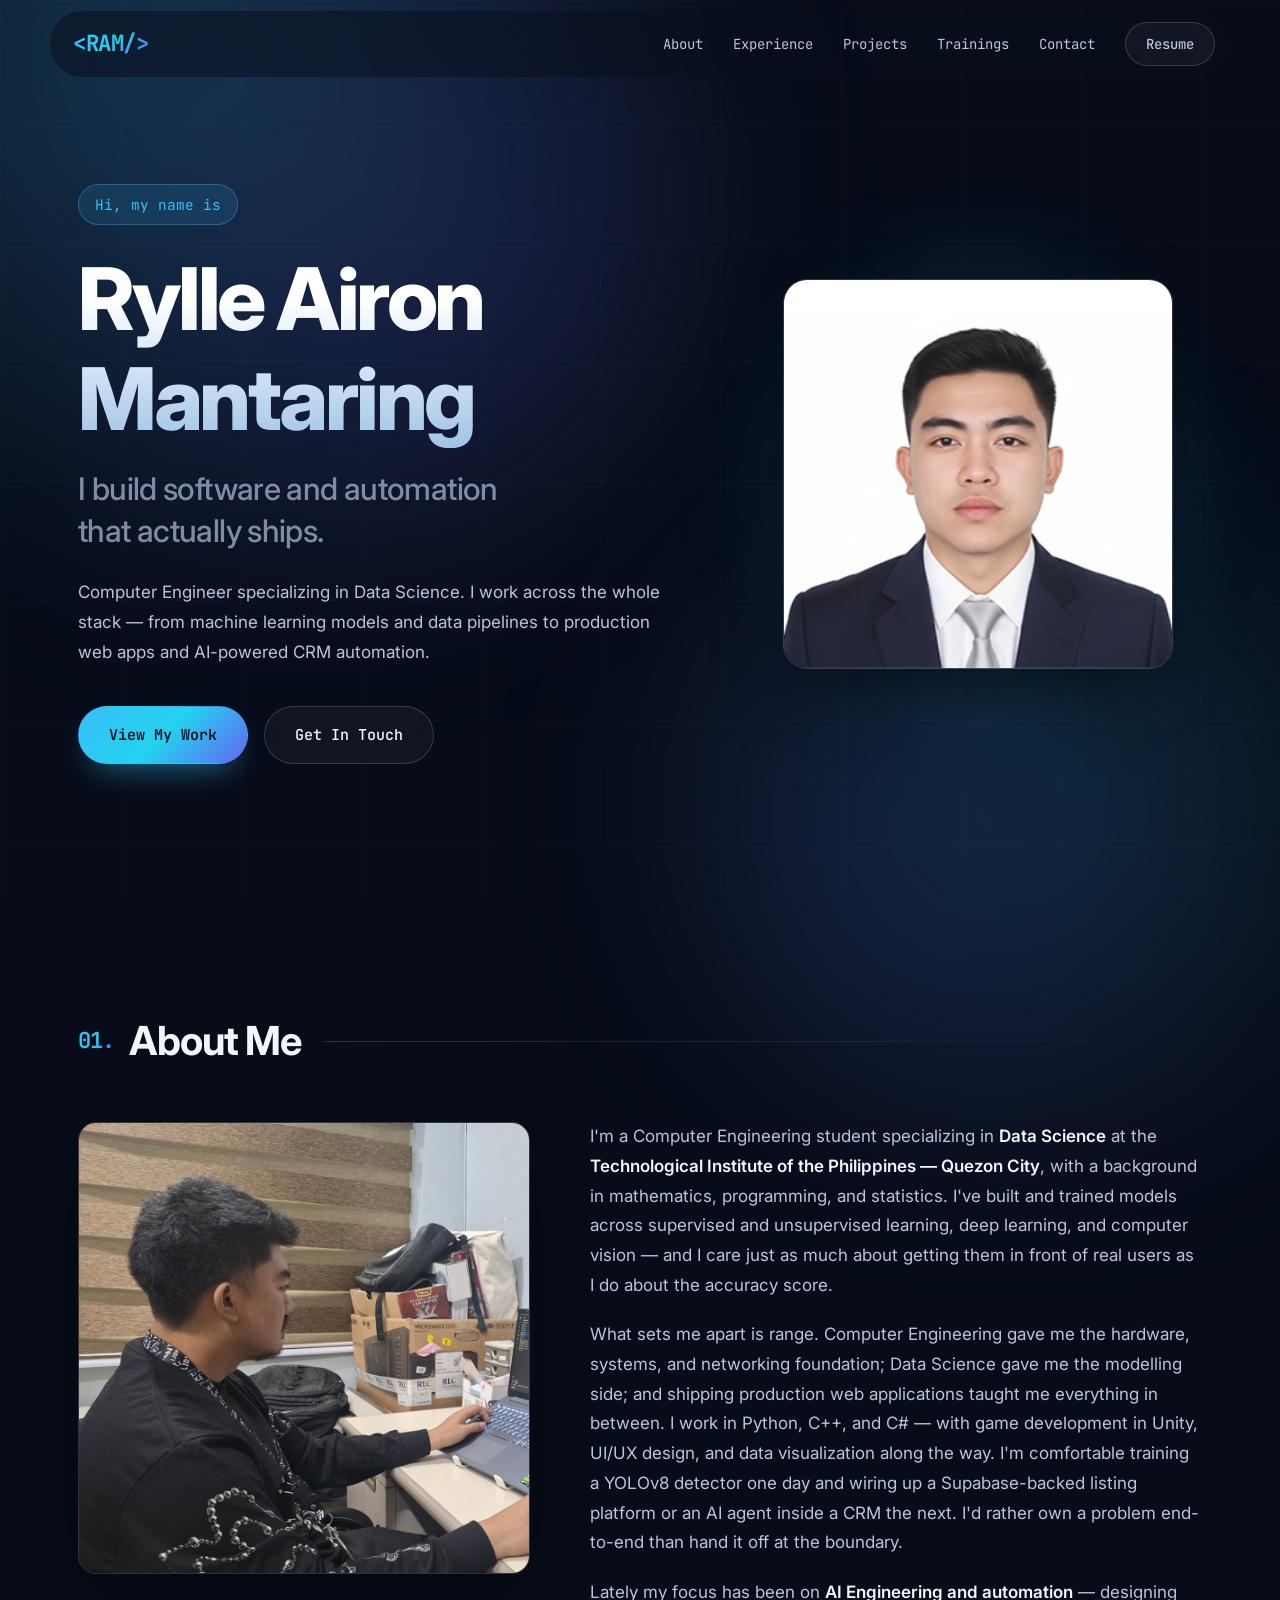
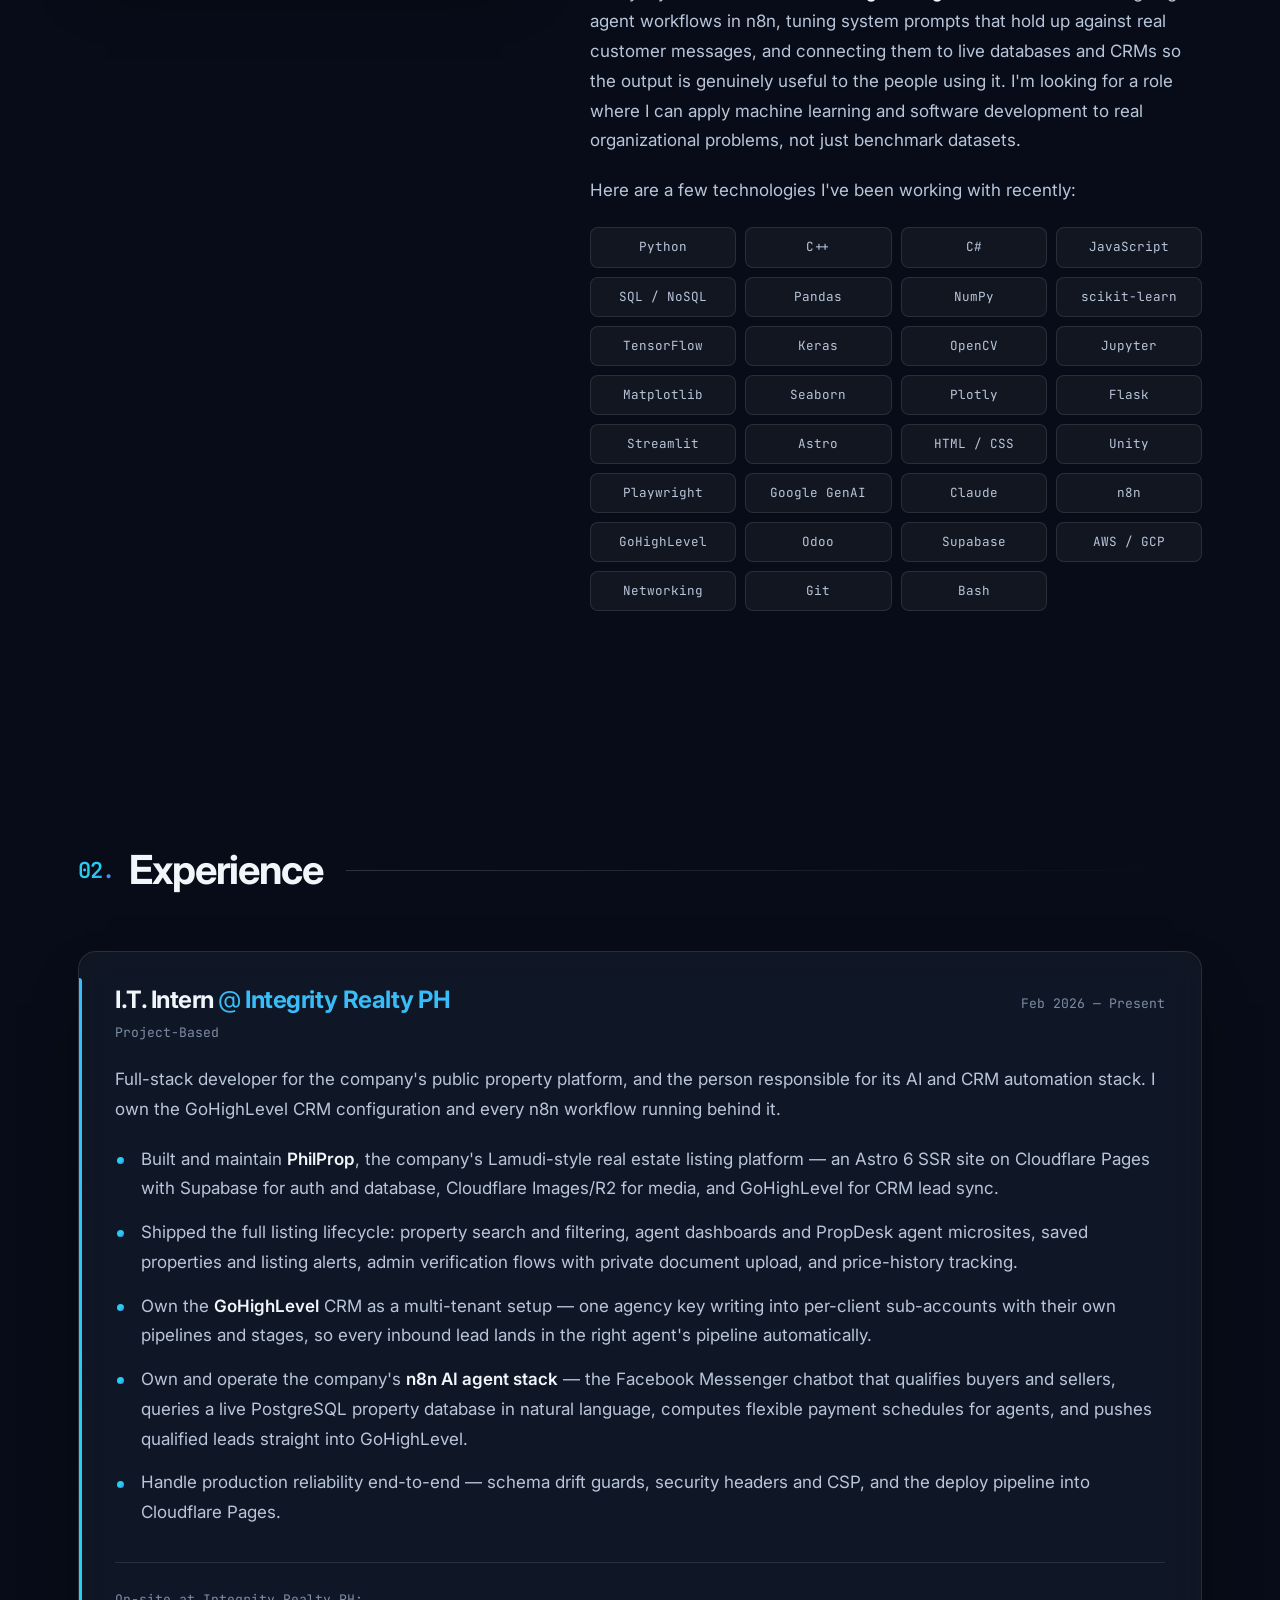
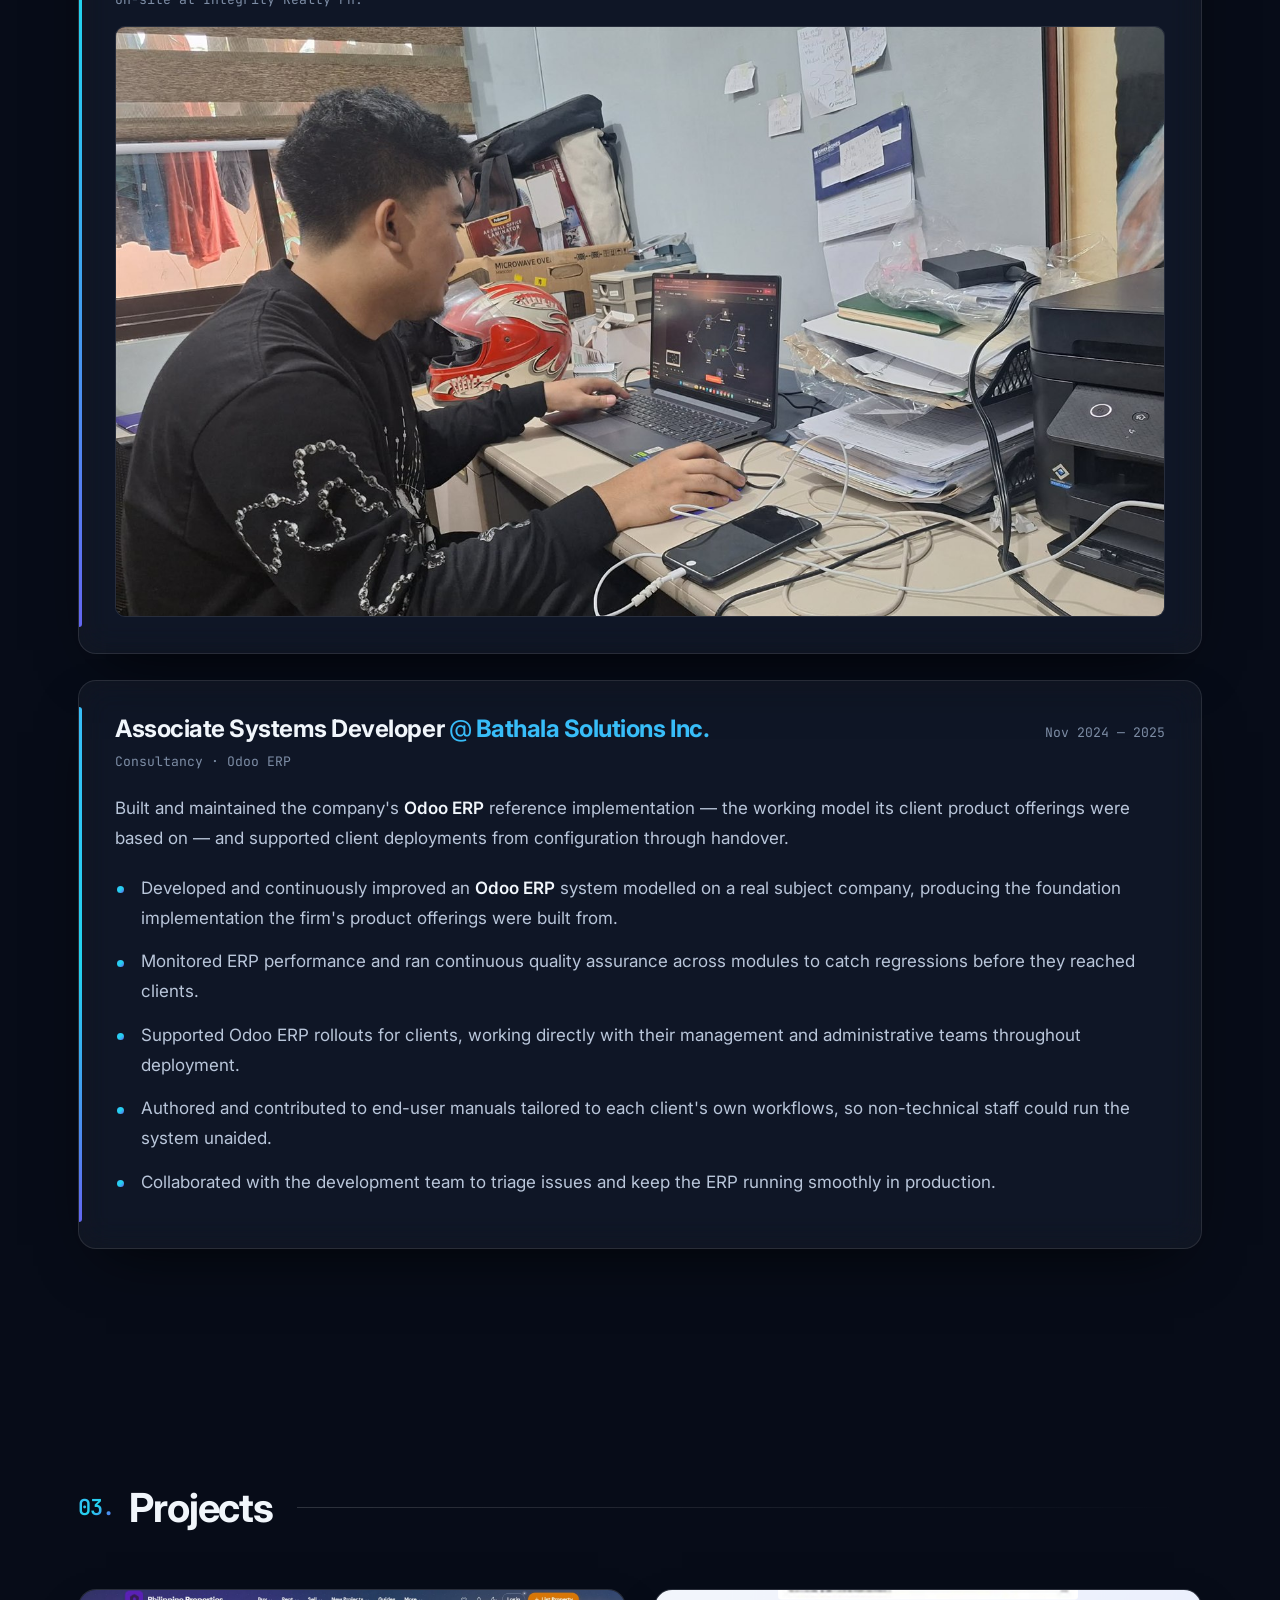
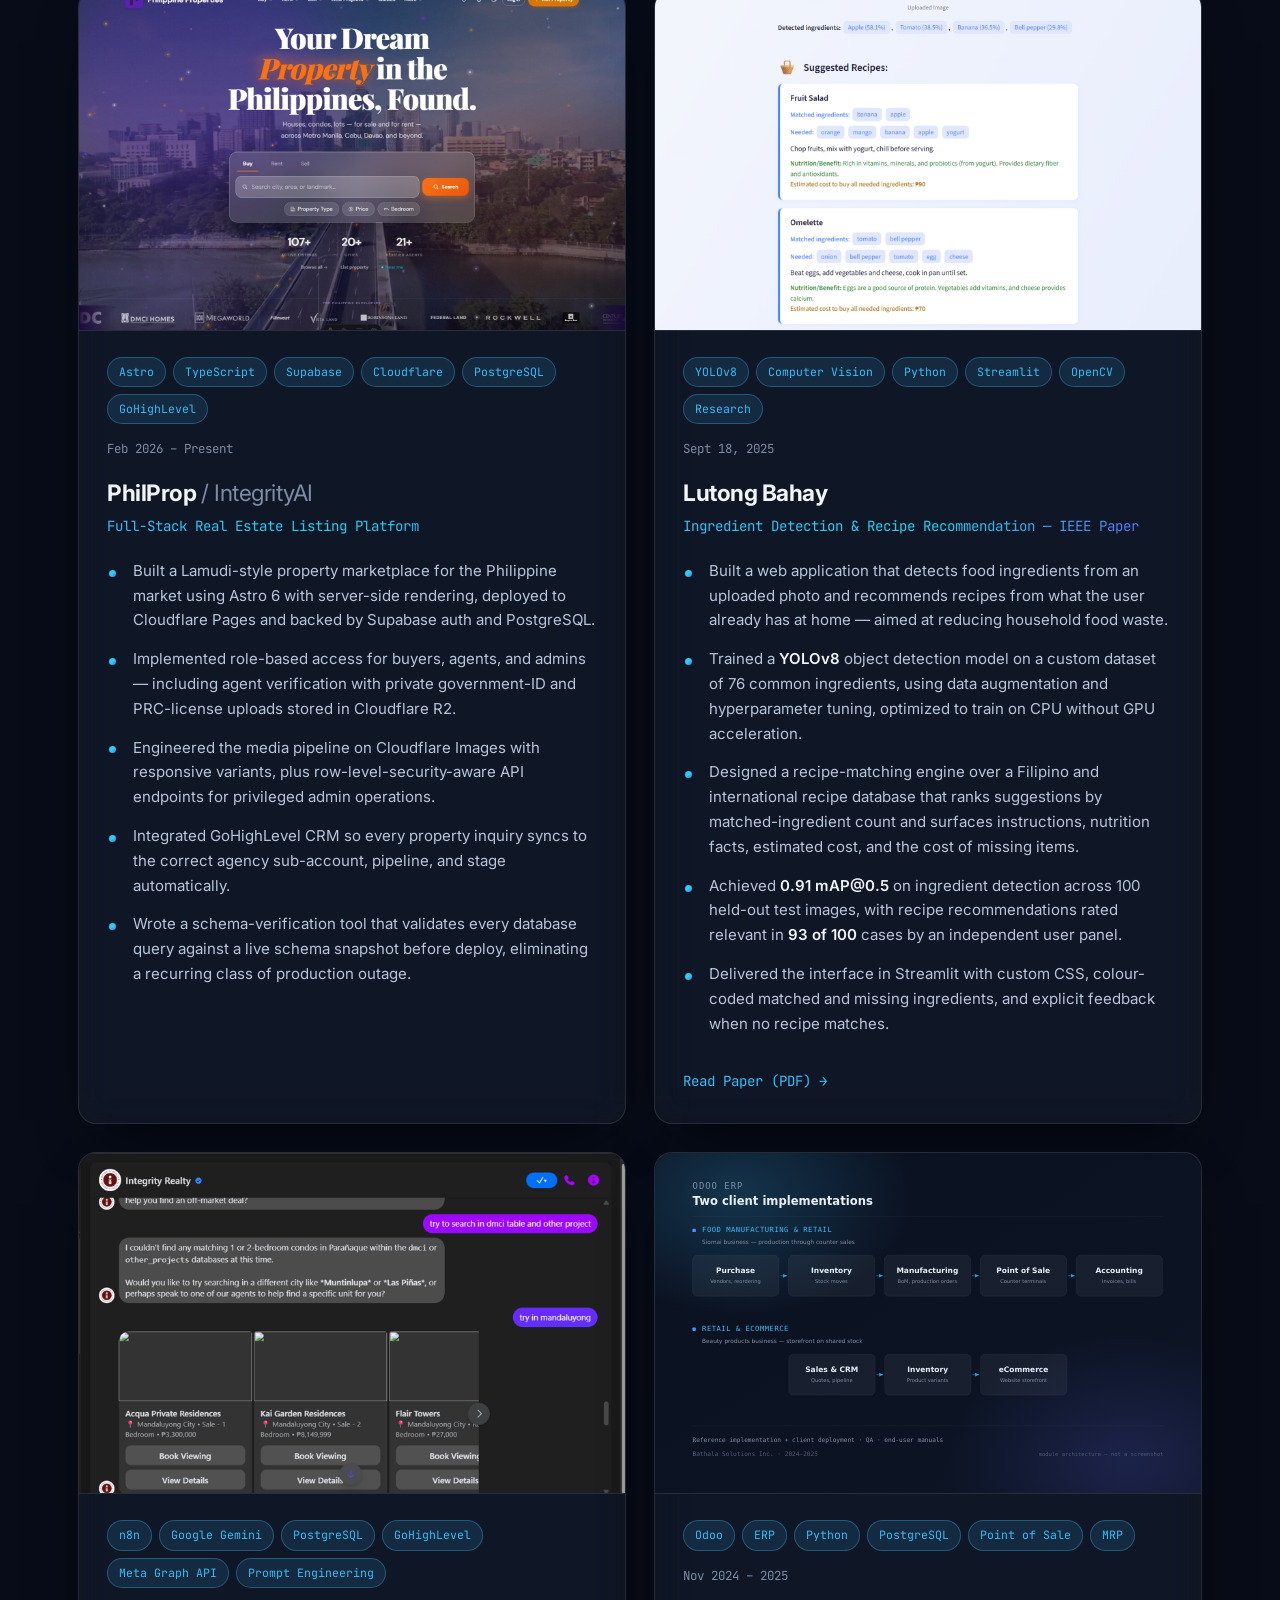
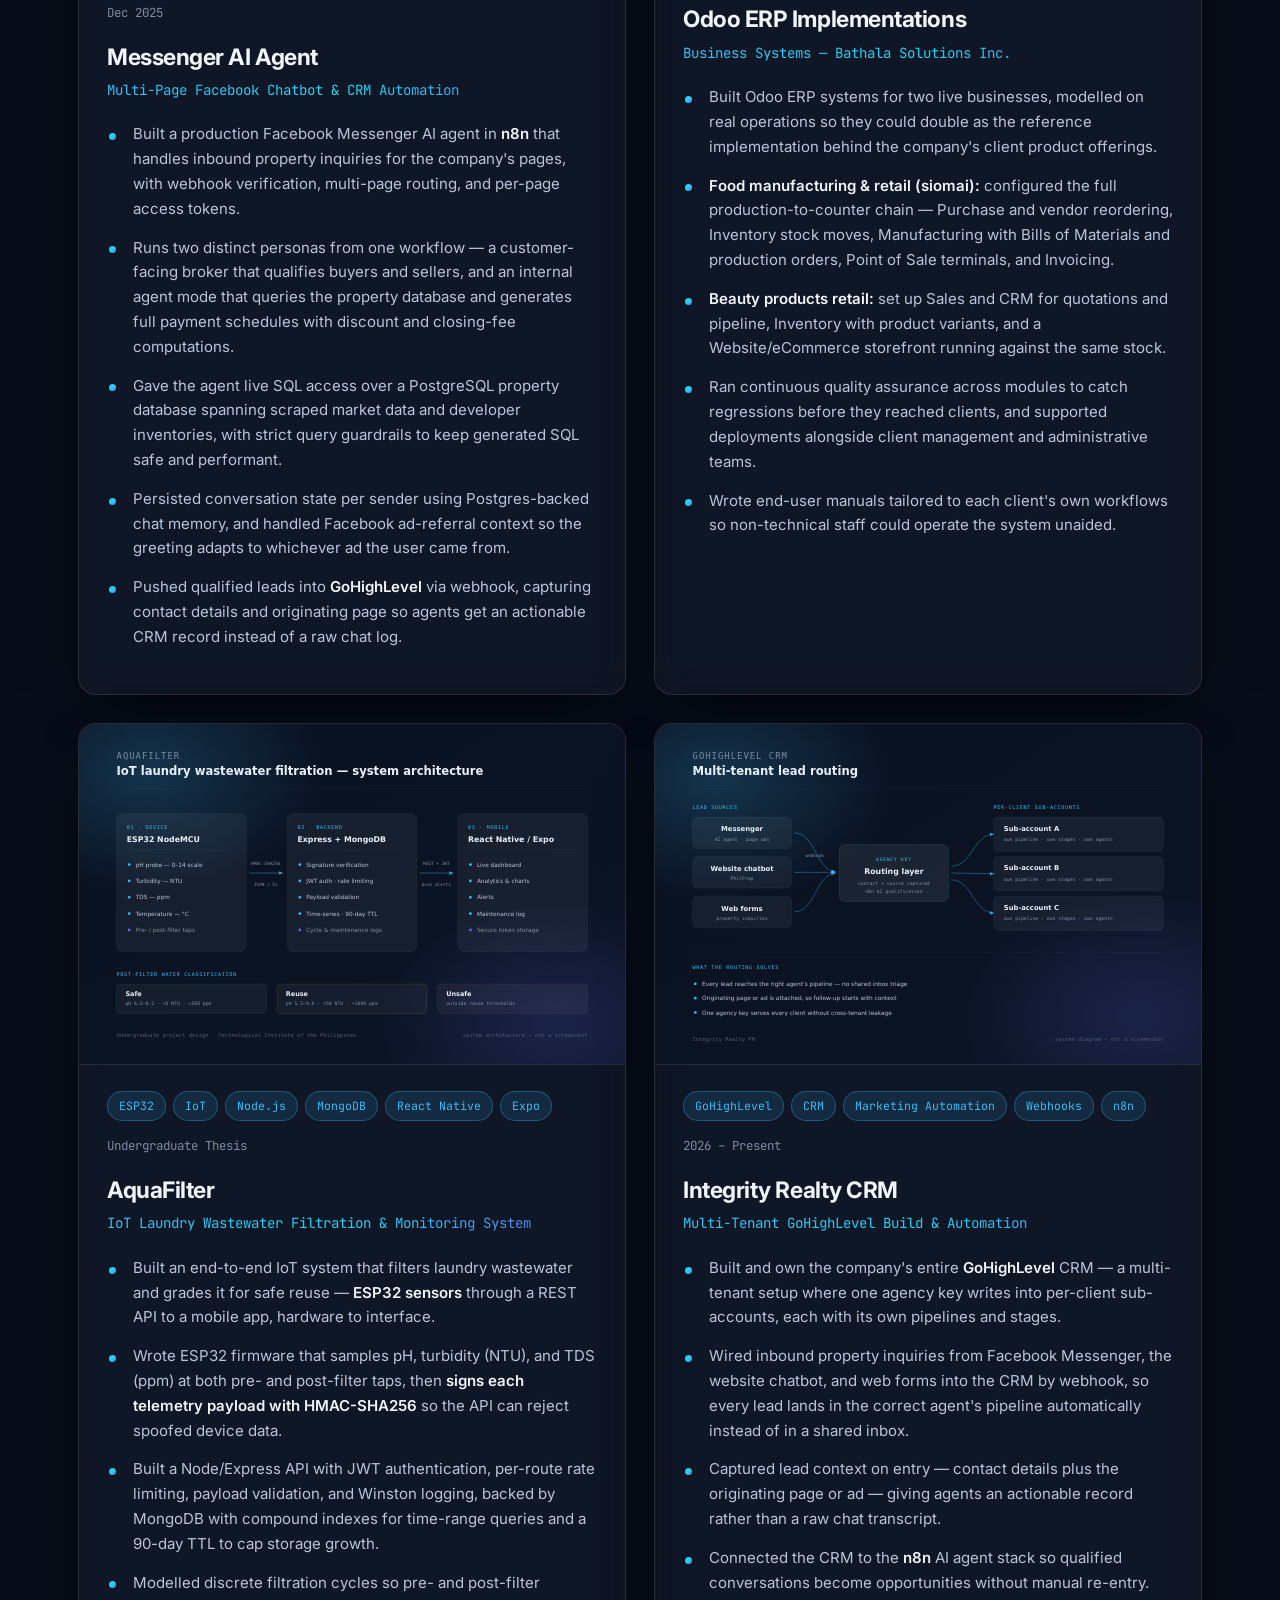
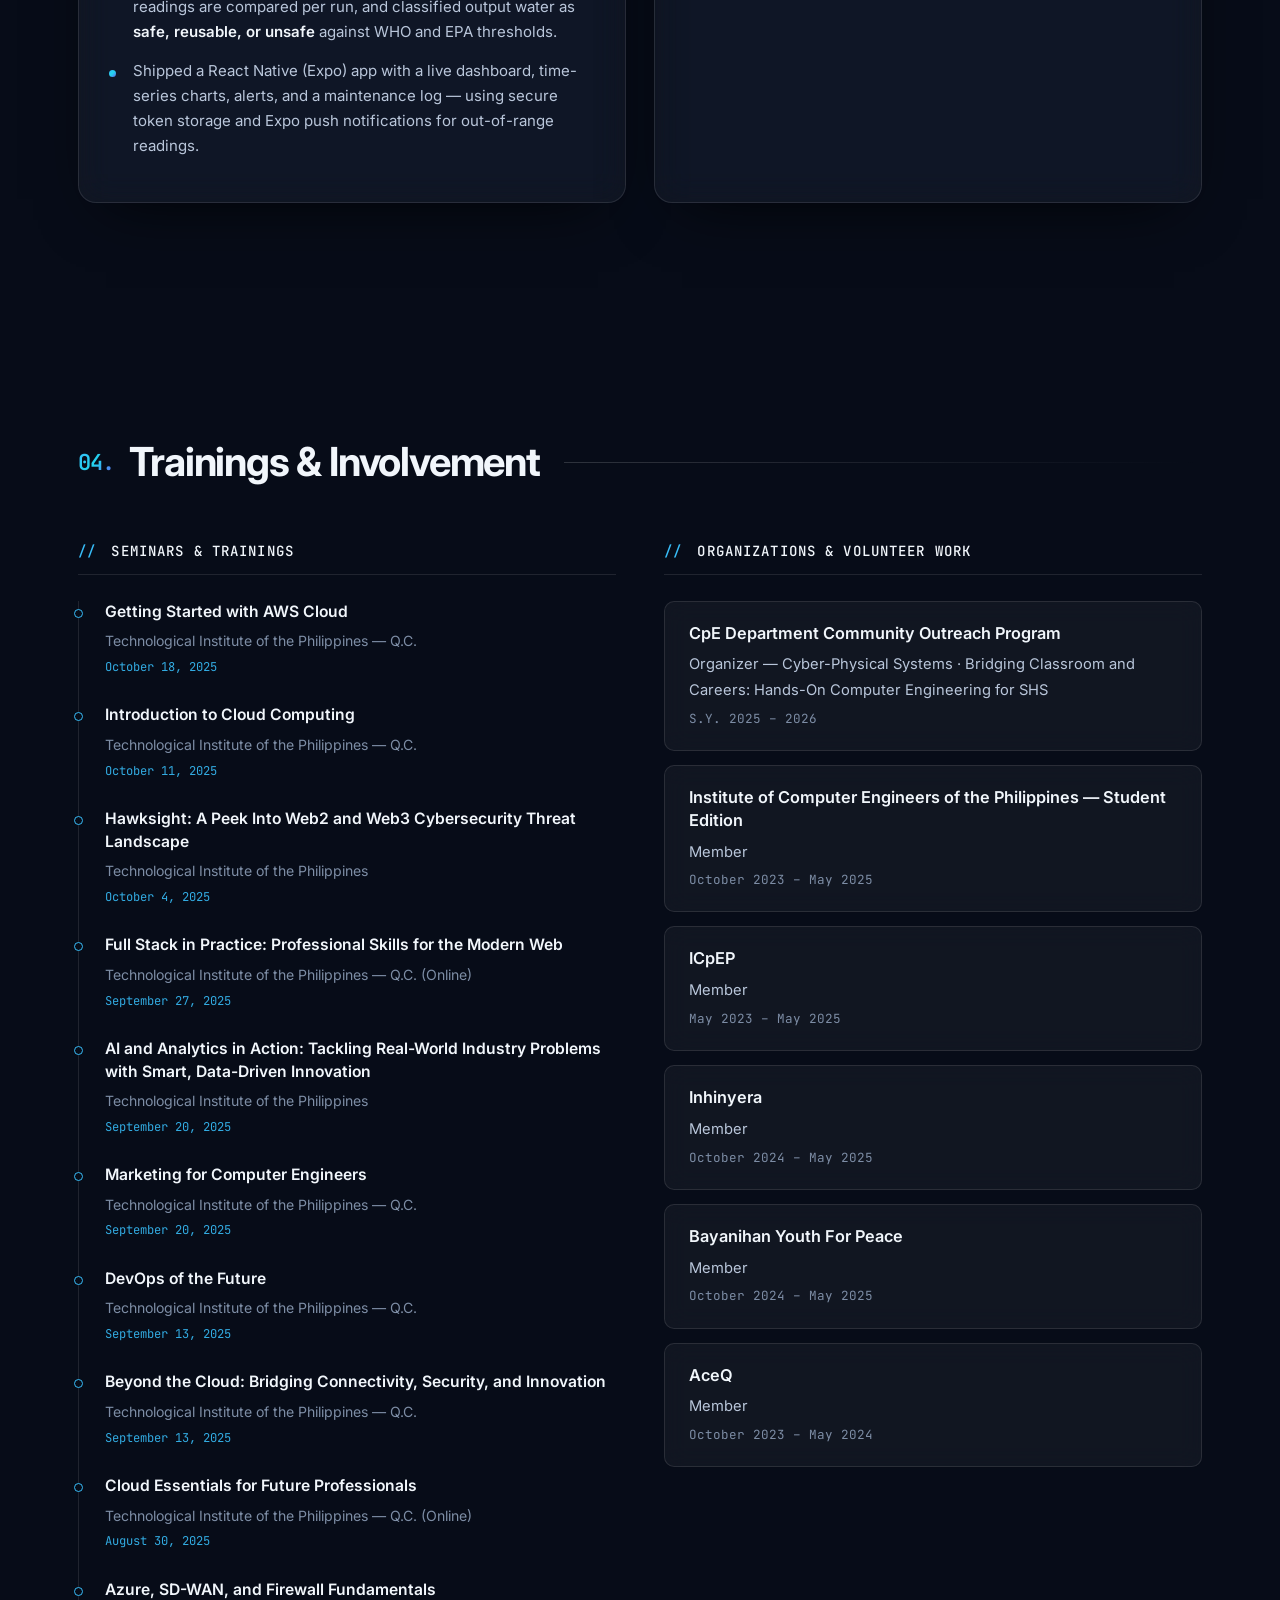
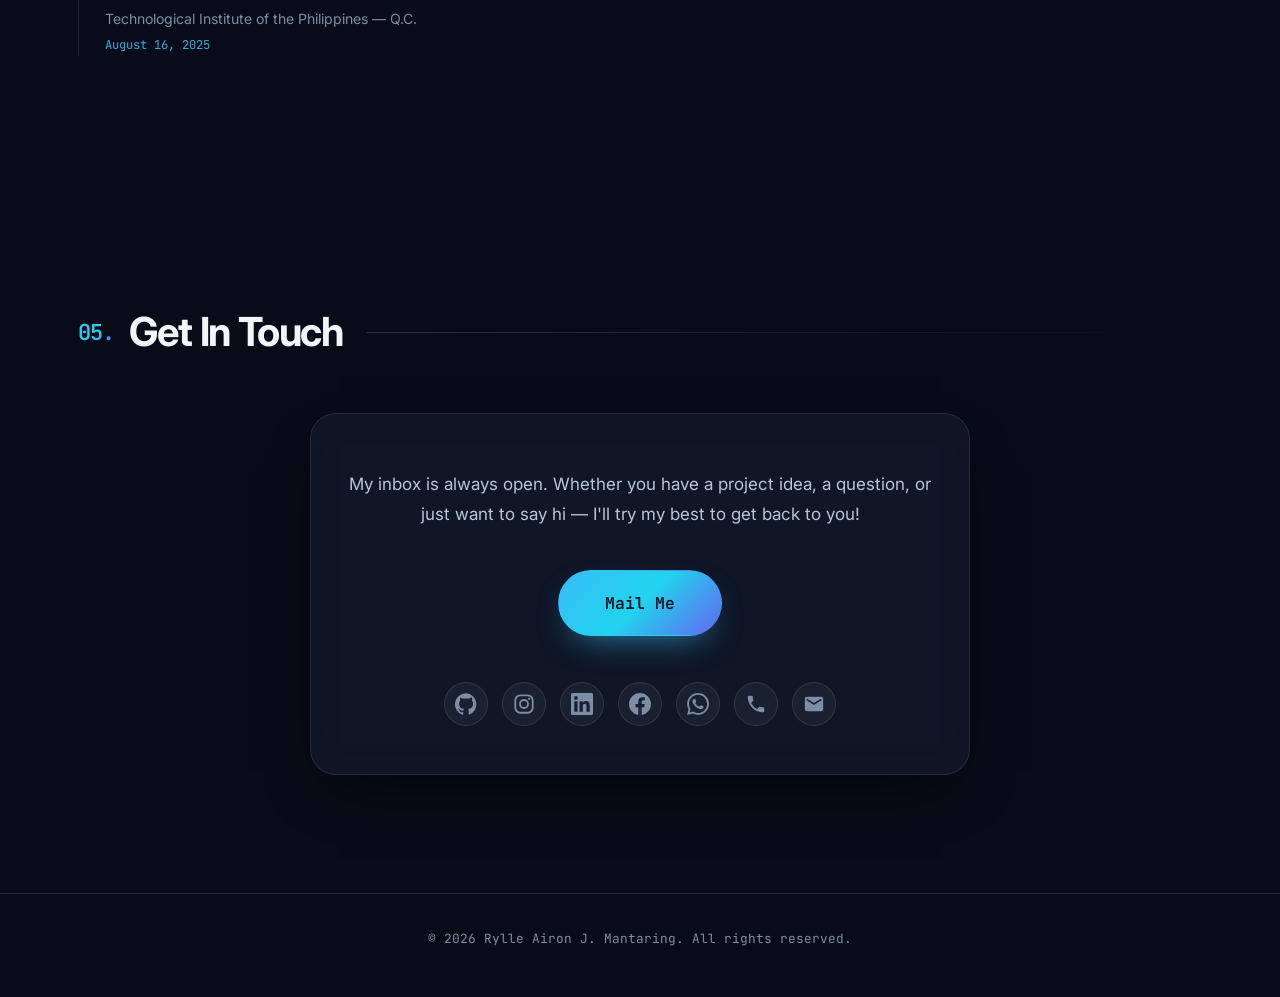
==== commit 37da5ae0: "Add AquaFilter thesis and GoHighLevel CRM project cards AquaFilter: IoT laundry wastewater filtratio" ====
--- a/index.html
+++ b/index.html
@@ -462,6 +462,98 @@
               <li>
                 Wrote end-user manuals tailored to each client's own workflows so
                 non-technical staff could operate the system unaided.
+              </li>
+            </ul>
+          </div>
+        </article>
+
+        <!-- ── Project 5 ── -->
+        <article class="card">
+          <!-- Diagram, not a screenshot — see the note in its bottom-right corner. -->
+          <img src="assets/projects/aquafilter.svg"
+               alt="Architecture diagram of the AquaFilter IoT wastewater filtration system"
+               width="1600" height="1000" loading="lazy" />
+
+          <div class="card__body">
+            <div class="card__topline">
+              <ul class="tags">
+                <li>ESP32</li><li>IoT</li><li>Node.js</li>
+                <li>MongoDB</li><li>React Native</li><li>Expo</li>
+              </ul>
+              <span class="card__date mono">Undergraduate Thesis</span>
+            </div>
+
+            <h3 class="card__title">AquaFilter</h3>
+            <p class="card__sub mono">IoT Laundry Wastewater Filtration &amp; Monitoring System</p>
+
+            <ul class="bullets">
+              <li>
+                Built an end-to-end IoT system that filters laundry wastewater and grades it
+                for safe reuse &mdash; <strong>ESP32 sensors</strong> through a REST API to a
+                mobile app, hardware to interface.
+              </li>
+              <li>
+                Wrote ESP32 firmware that samples pH, turbidity (NTU), and TDS (ppm) at both
+                pre- and post-filter taps, then <strong>signs each telemetry payload with
+                HMAC-SHA256</strong> so the API can reject spoofed device data.
+              </li>
+              <li>
+                Built a Node/Express API with JWT authentication, per-route rate limiting,
+                payload validation, and Winston logging, backed by MongoDB with compound
+                indexes for time-range queries and a 90-day TTL to cap storage growth.
+              </li>
+              <li>
+                Modelled discrete filtration cycles so pre- and post-filter readings are
+                compared per run, and classified output water as <strong>safe, reusable, or
+                unsafe</strong> against WHO and EPA thresholds.
+              </li>
+              <li>
+                Shipped a React Native (Expo) app with a live dashboard, time-series charts,
+                alerts, and a maintenance log &mdash; using secure token storage and Expo push
+                notifications for out-of-range readings.
+              </li>
+            </ul>
+          </div>
+        </article>
+
+        <!-- ── Project 6 ── -->
+        <article class="card">
+          <!-- Diagram, not a screenshot — see the note in its bottom-right corner. -->
+          <img src="assets/projects/ghl-crm.svg"
+               alt="Diagram of the multi-tenant GoHighLevel CRM build for Integrity Realty"
+               width="1600" height="1000" loading="lazy" />
+
+          <div class="card__body">
+            <div class="card__topline">
+              <ul class="tags">
+                <li>GoHighLevel</li><li>CRM</li><li>Marketing Automation</li>
+                <li>Webhooks</li><li>n8n</li>
+              </ul>
+              <span class="card__date mono">2026 &ndash; Present</span>
+            </div>
+
+            <h3 class="card__title">Integrity Realty CRM</h3>
+            <p class="card__sub mono">Multi-Tenant GoHighLevel Build &amp; Automation</p>
+
+            <ul class="bullets">
+              <li>
+                Built and own the company's entire <strong>GoHighLevel</strong> CRM &mdash;
+                a multi-tenant setup where one agency key writes into per-client sub-accounts,
+                each with its own pipelines and stages.
+              </li>
+              <li>
+                Wired inbound property inquiries from Facebook Messenger, the website chatbot,
+                and web forms into the CRM by webhook, so every lead lands in the correct
+                agent's pipeline automatically instead of in a shared inbox.
+              </li>
+              <li>
+                Captured lead context on entry &mdash; contact details plus the originating
+                page or ad &mdash; giving agents an actionable record rather than a raw chat
+                transcript.
+              </li>
+              <li>
+                Connected the CRM to the <strong>n8n</strong> AI agent stack so qualified
+                conversations become opportunities without manual re-entry.
               </li>
             </ul>
           </div>
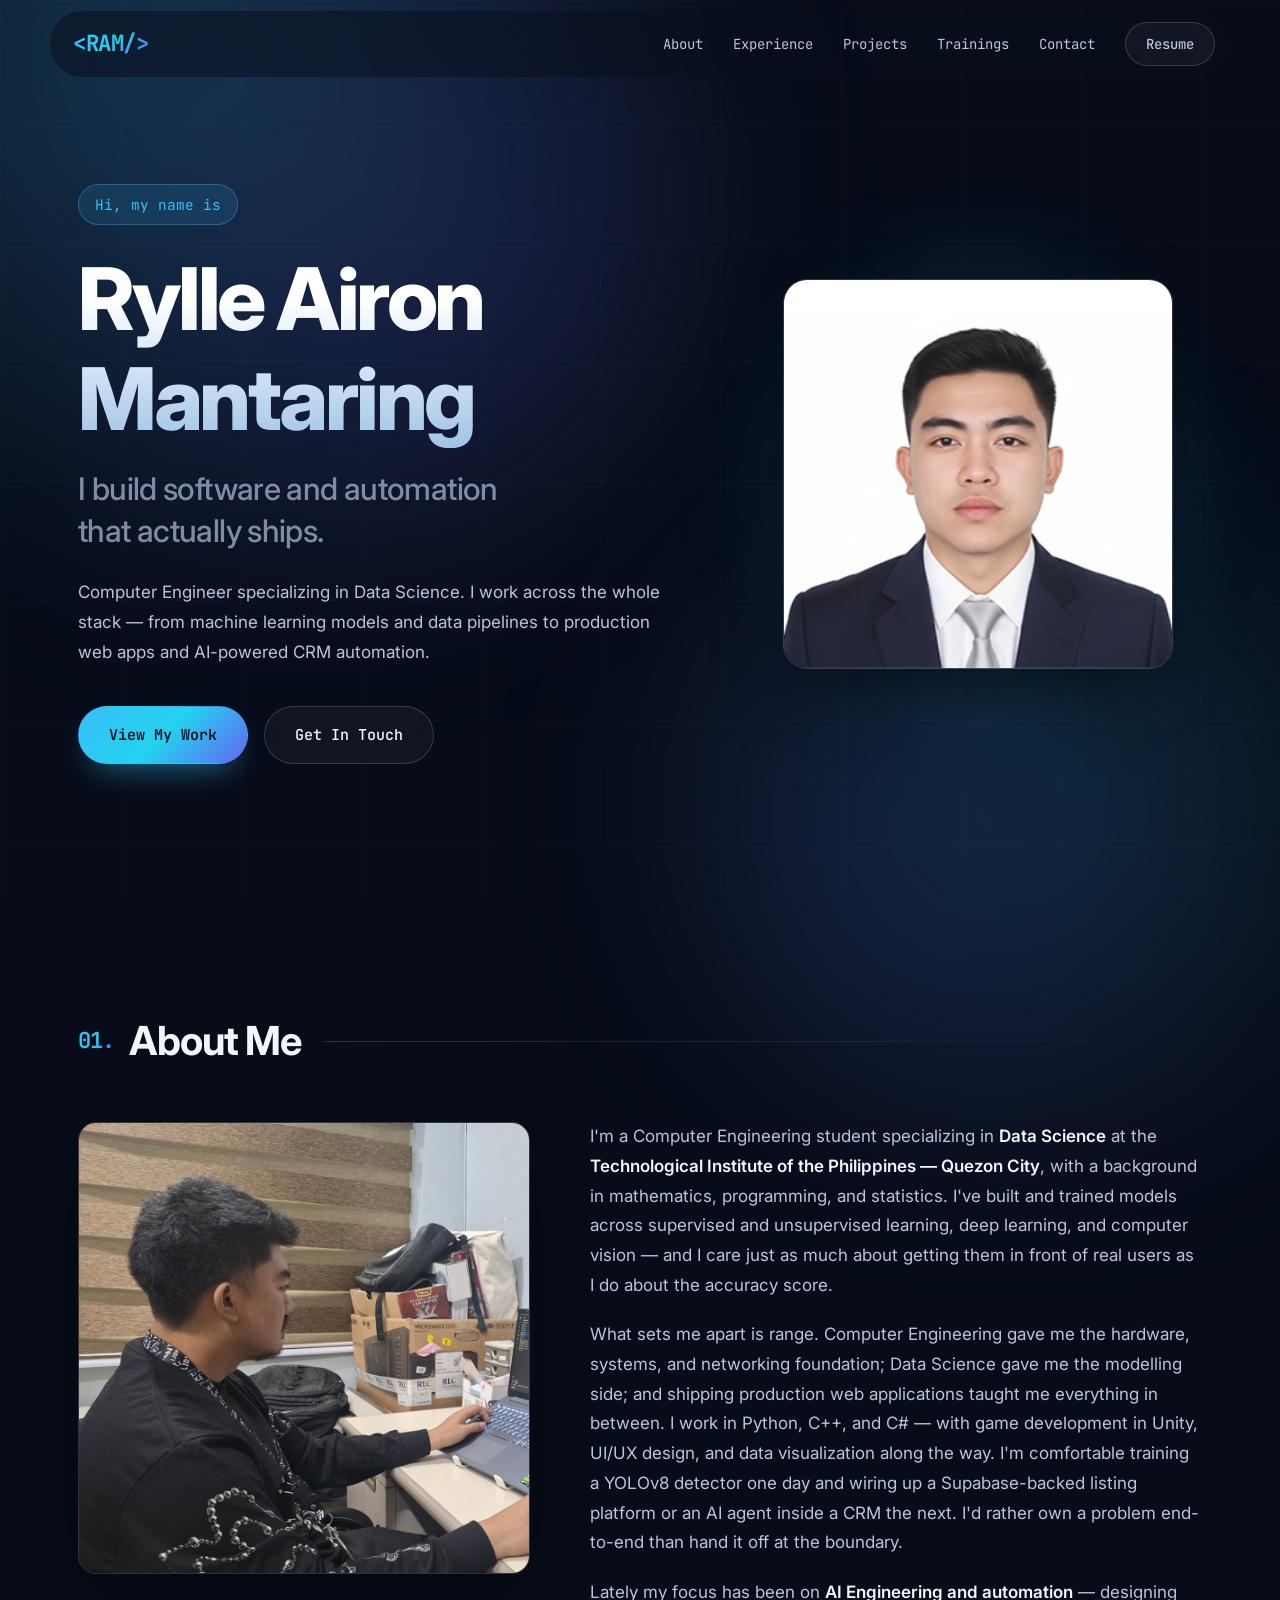
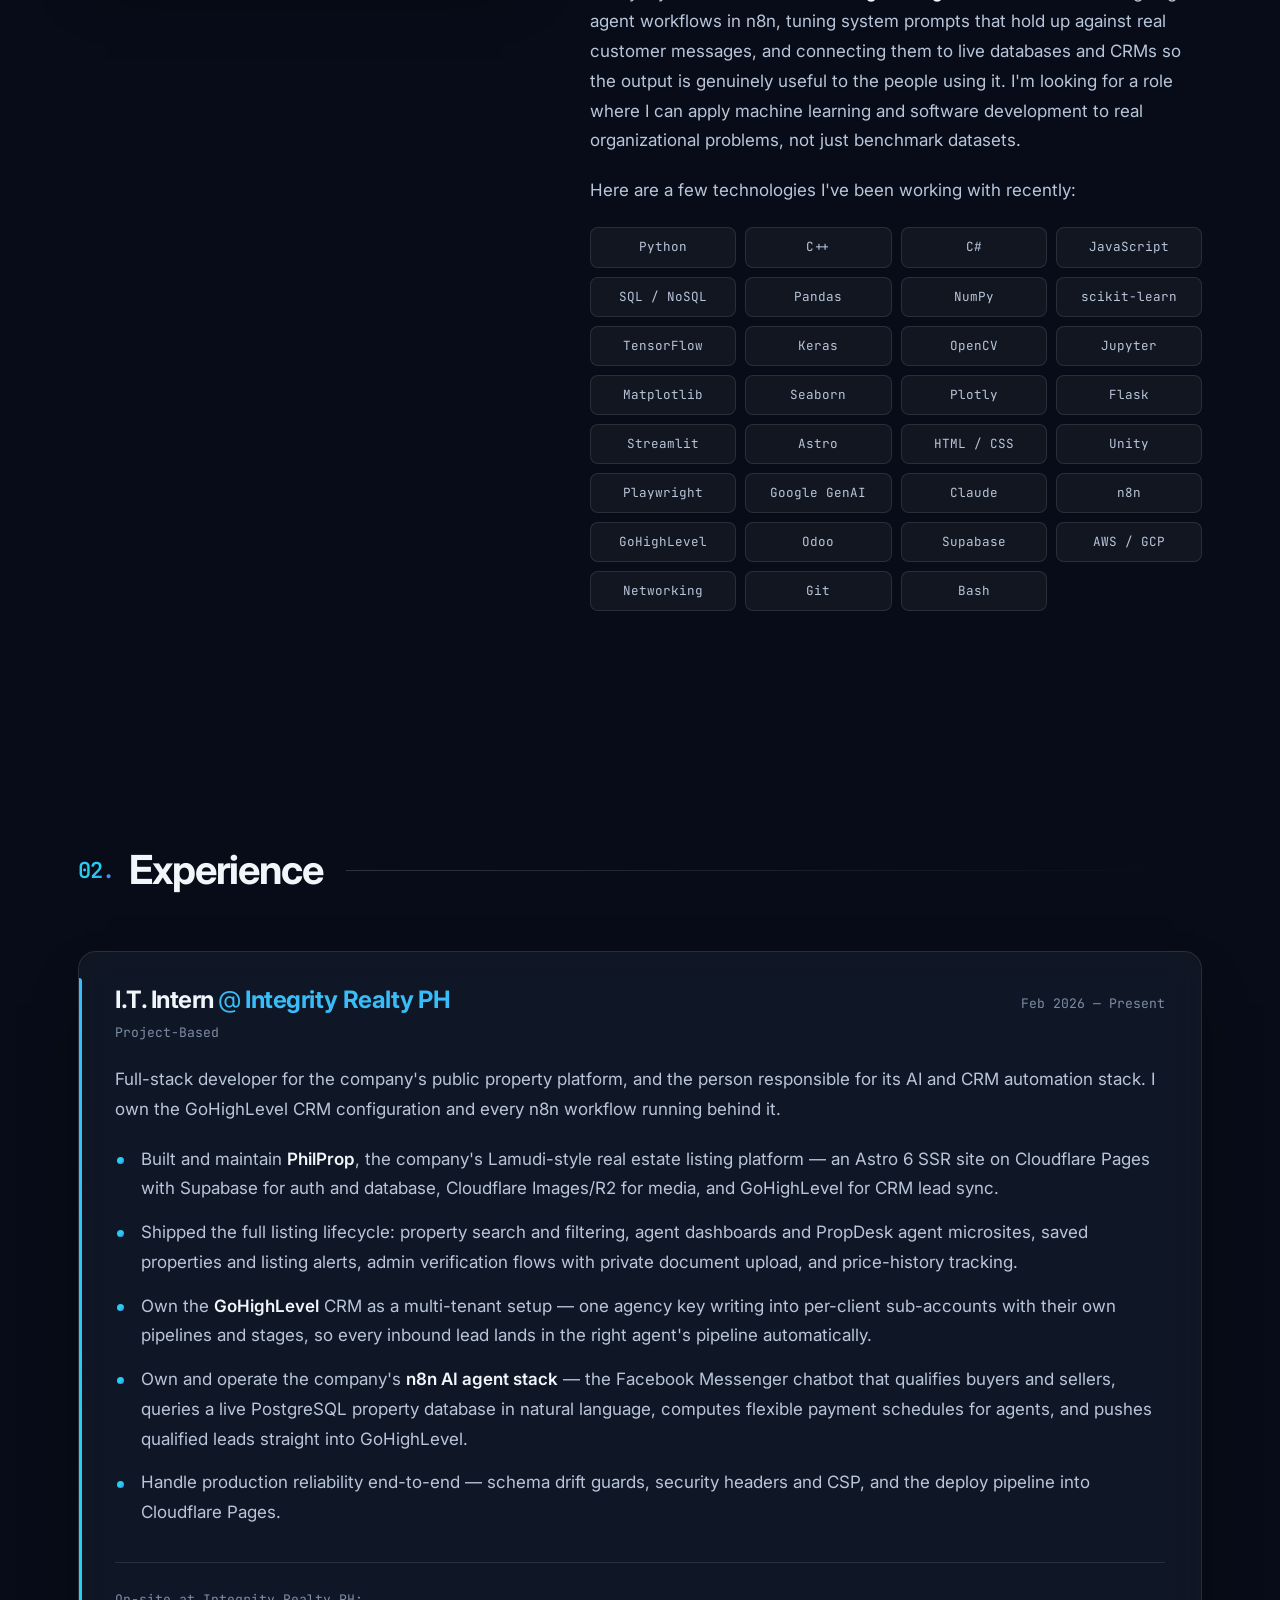
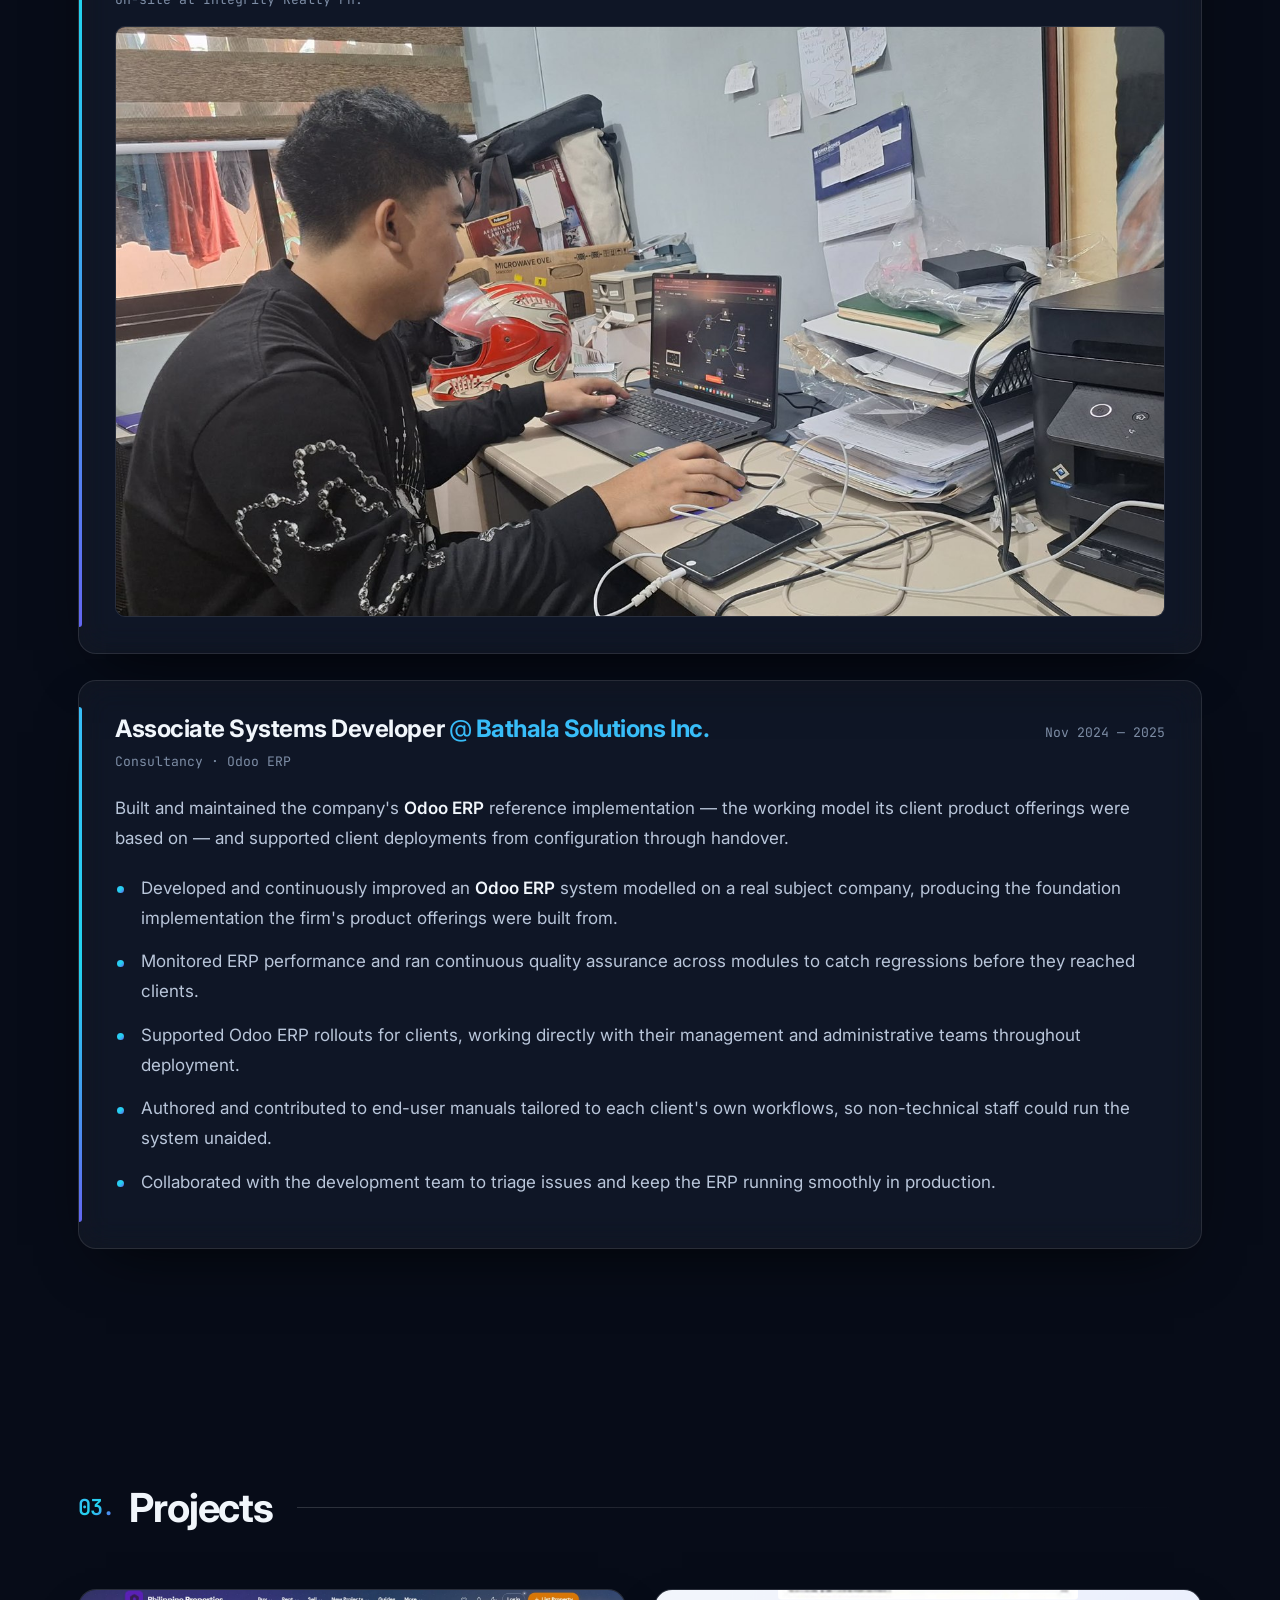
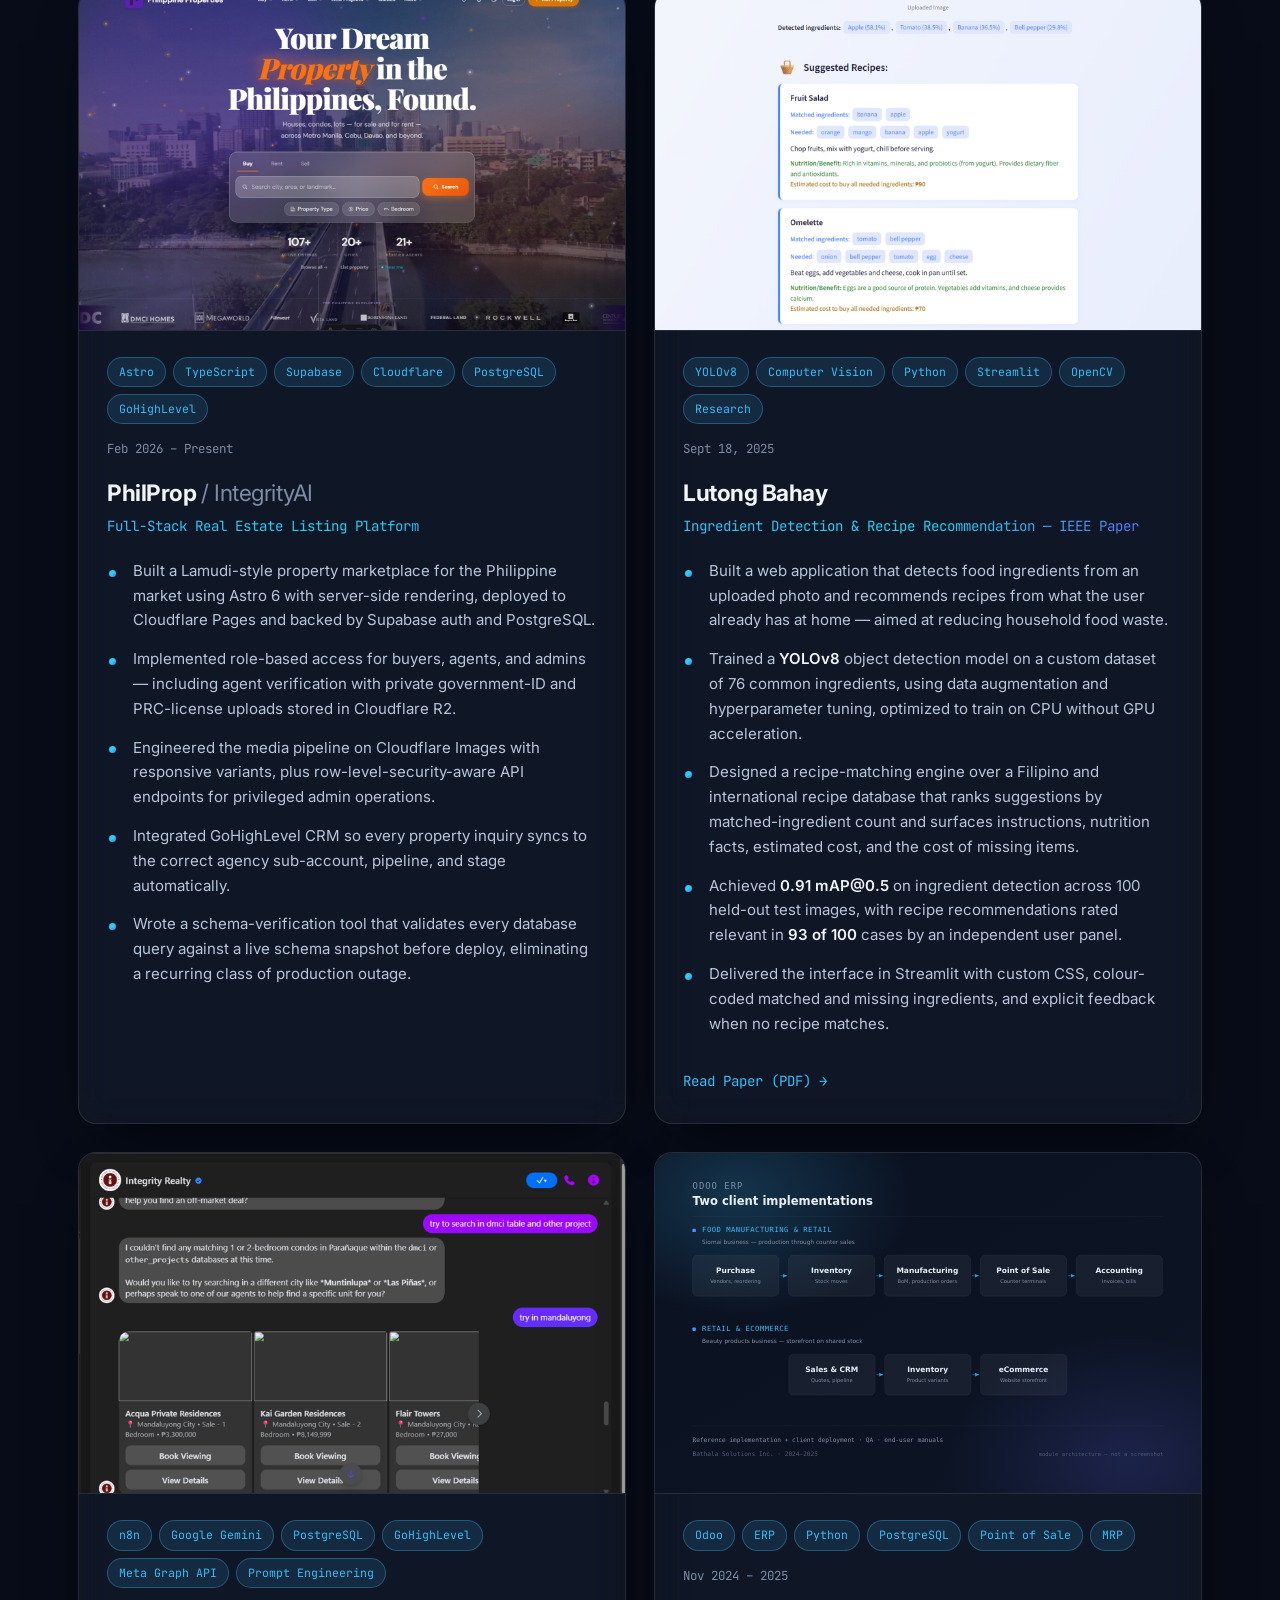
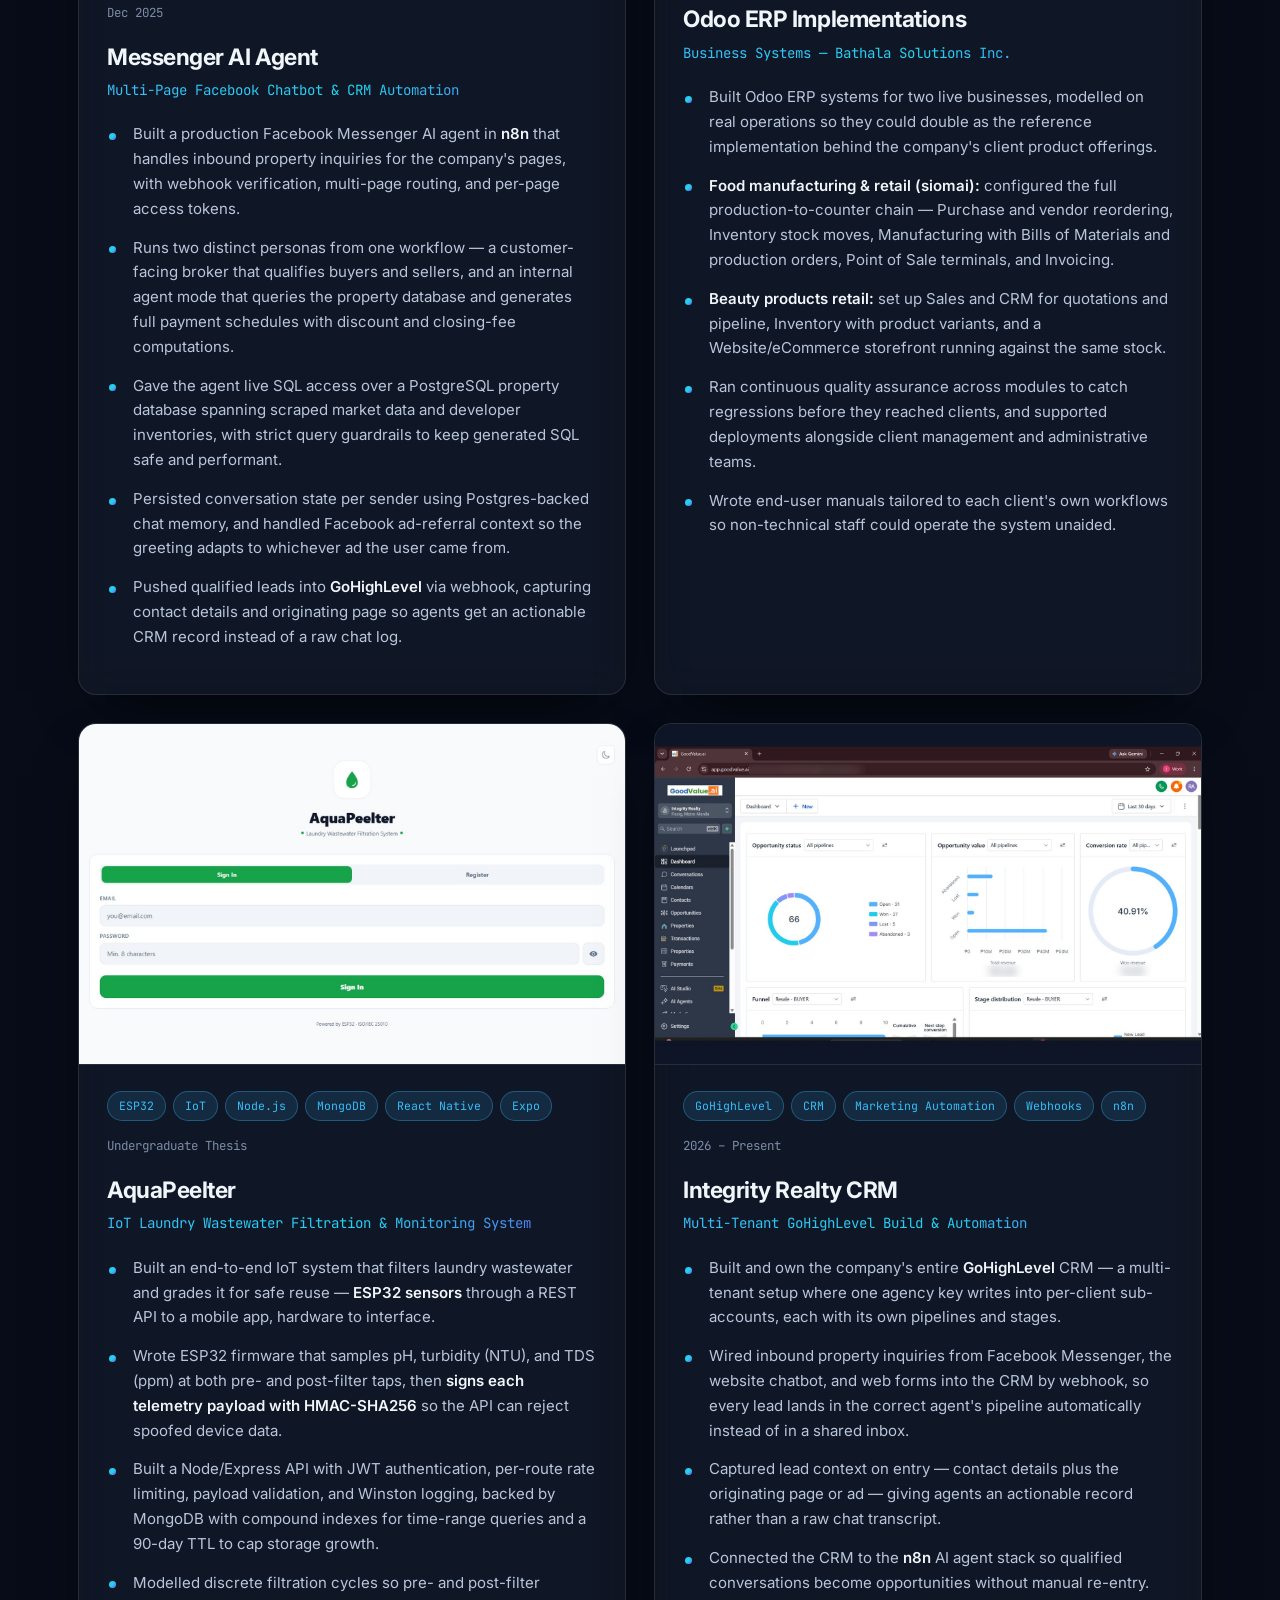
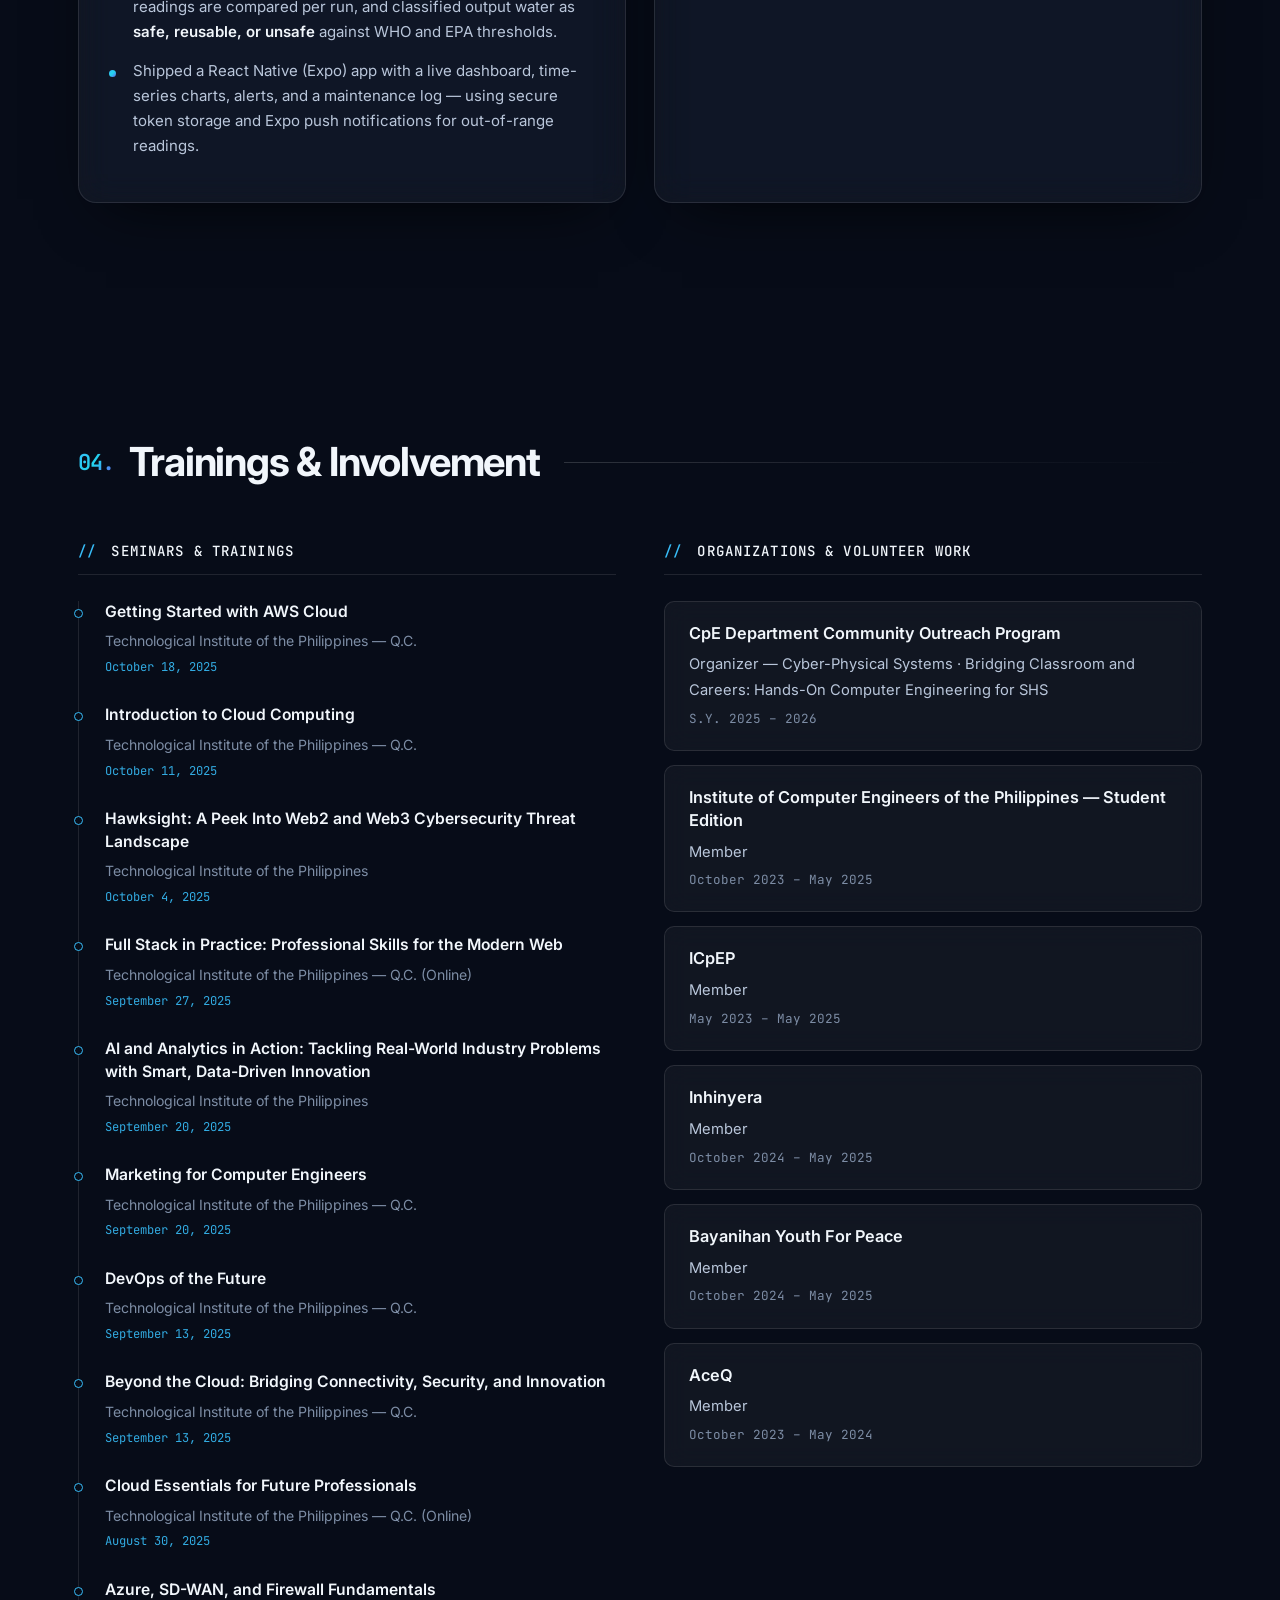
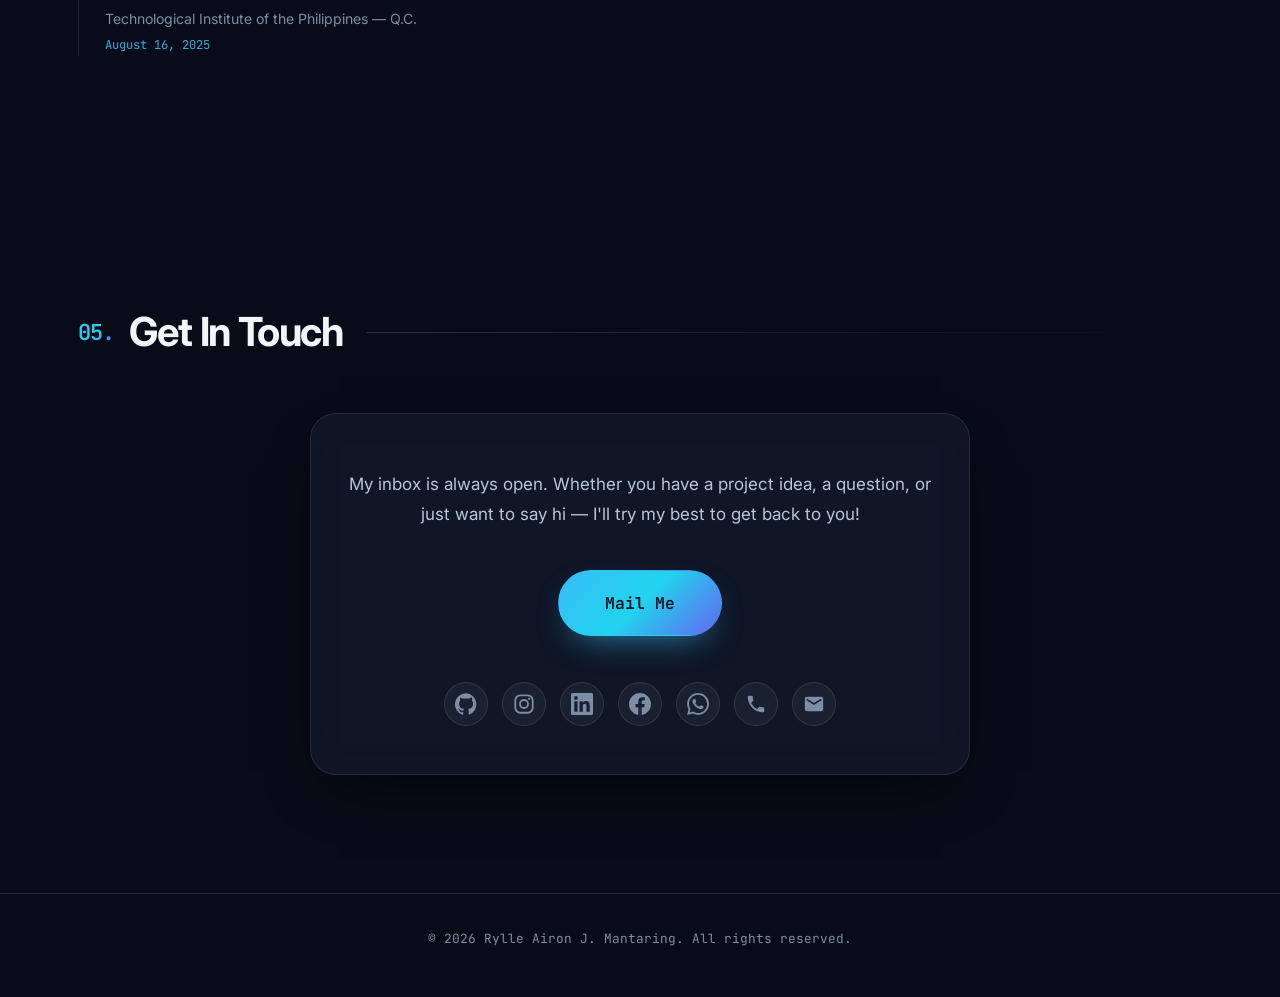
==== commit 029d2461: "Use real screenshots for the thesis and CRM cards Replaces both SVG diagrams with actual captures:  " ====
--- a/index.html
+++ b/index.html
@@ -469,9 +469,8 @@
 
         <!-- ── Project 5 ── -->
         <article class="card">
-          <!-- Diagram, not a screenshot — see the note in its bottom-right corner. -->
-          <img src="assets/projects/aquafilter.svg"
-               alt="Architecture diagram of the AquaFilter IoT wastewater filtration system"
+          <img src="assets/projects/aquapeelter.jpg"
+               alt="AquaPeelter mobile app running, showing the sign-in screen"
                width="1600" height="1000" loading="lazy" />
 
           <div class="card__body">
@@ -483,7 +482,7 @@
               <span class="card__date mono">Undergraduate Thesis</span>
             </div>
 
-            <h3 class="card__title">AquaFilter</h3>
+            <h3 class="card__title">AquaPeelter</h3>
             <p class="card__sub mono">IoT Laundry Wastewater Filtration &amp; Monitoring System</p>
 
             <ul class="bullets">
@@ -518,9 +517,10 @@
 
         <!-- ── Project 6 ── -->
         <article class="card">
-          <!-- Diagram, not a screenshot — see the note in its bottom-right corner. -->
-          <img src="assets/projects/ghl-crm.svg"
-               alt="Diagram of the multi-tenant GoHighLevel CRM build for Integrity Realty"
+          <!-- Real dashboard screenshot. Revenue figures and the CRM location id in the
+               URL are blurred — they are the client's confidential business data. -->
+          <img src="assets/projects/ghl-crm.jpg"
+               alt="GoHighLevel CRM dashboard for Integrity Realty showing opportunity status and conversion rate"
                width="1600" height="1000" loading="lazy" />
 
           <div class="card__body">
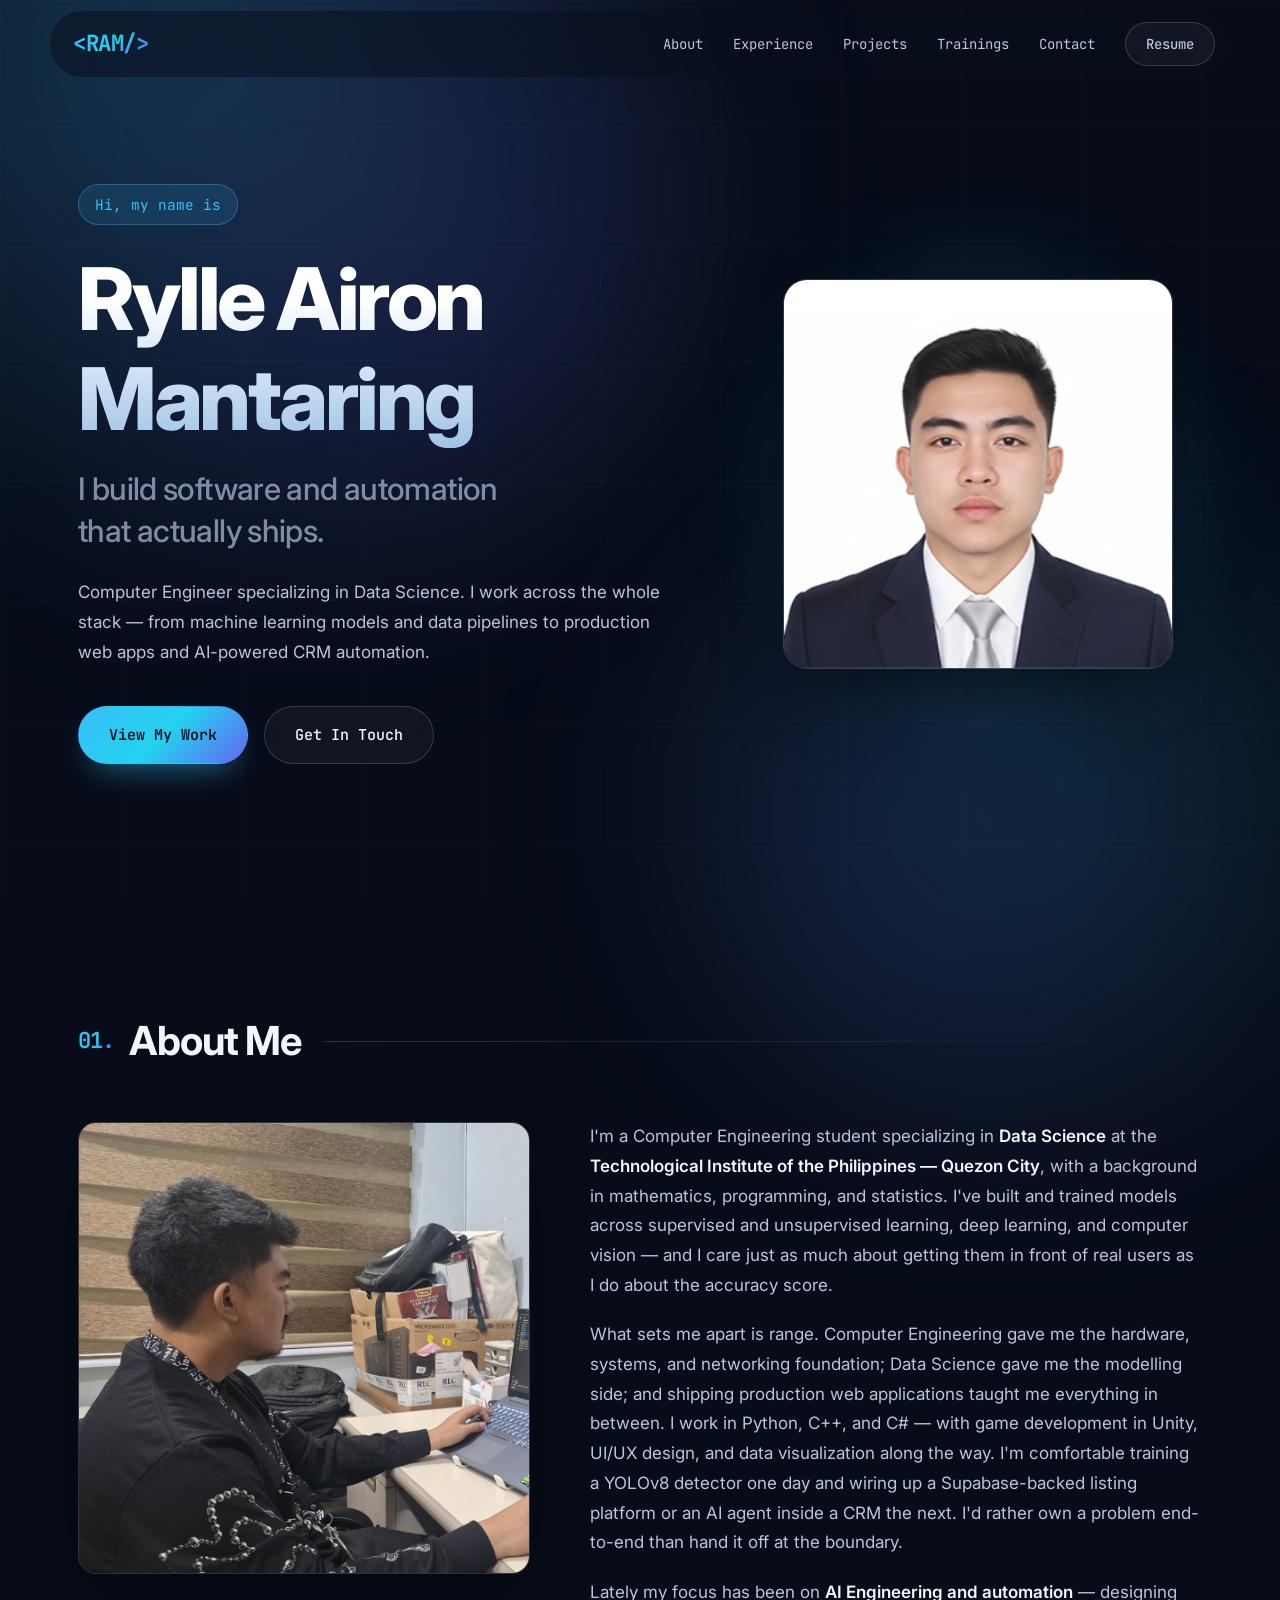
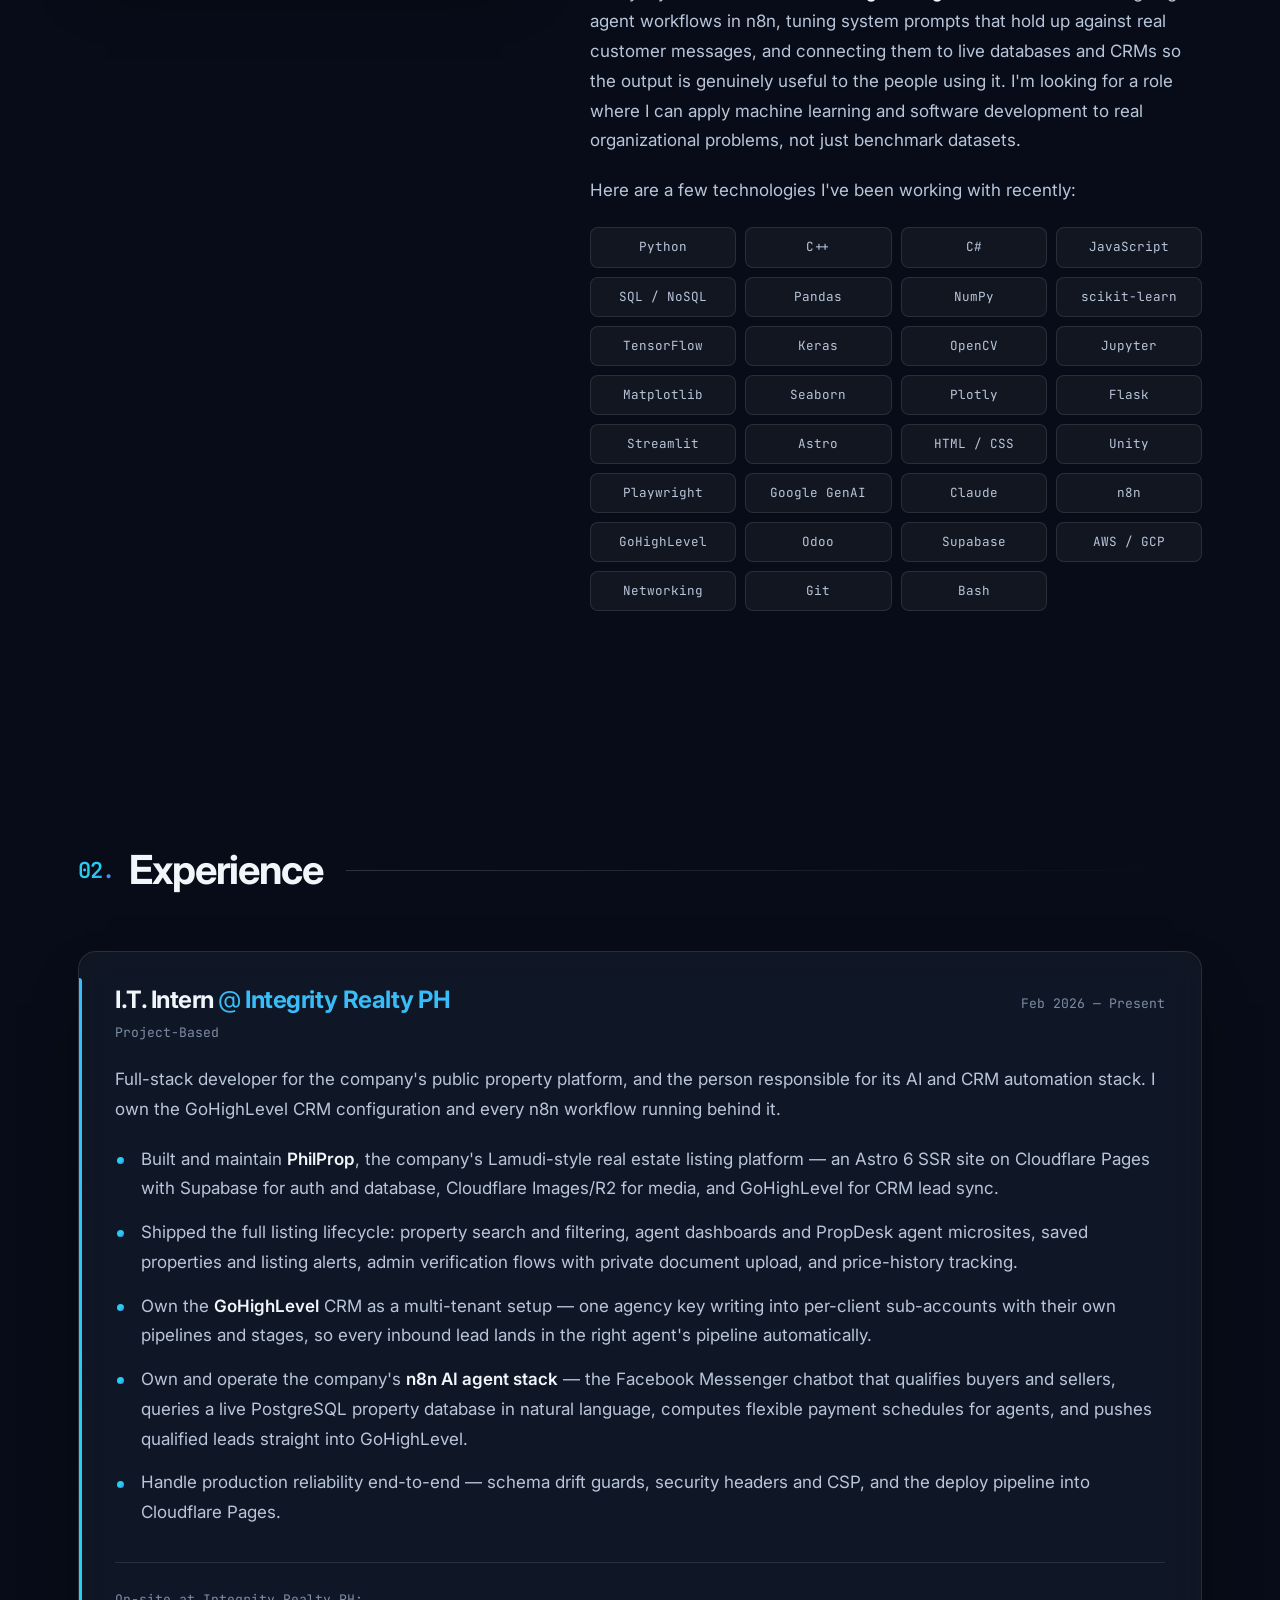
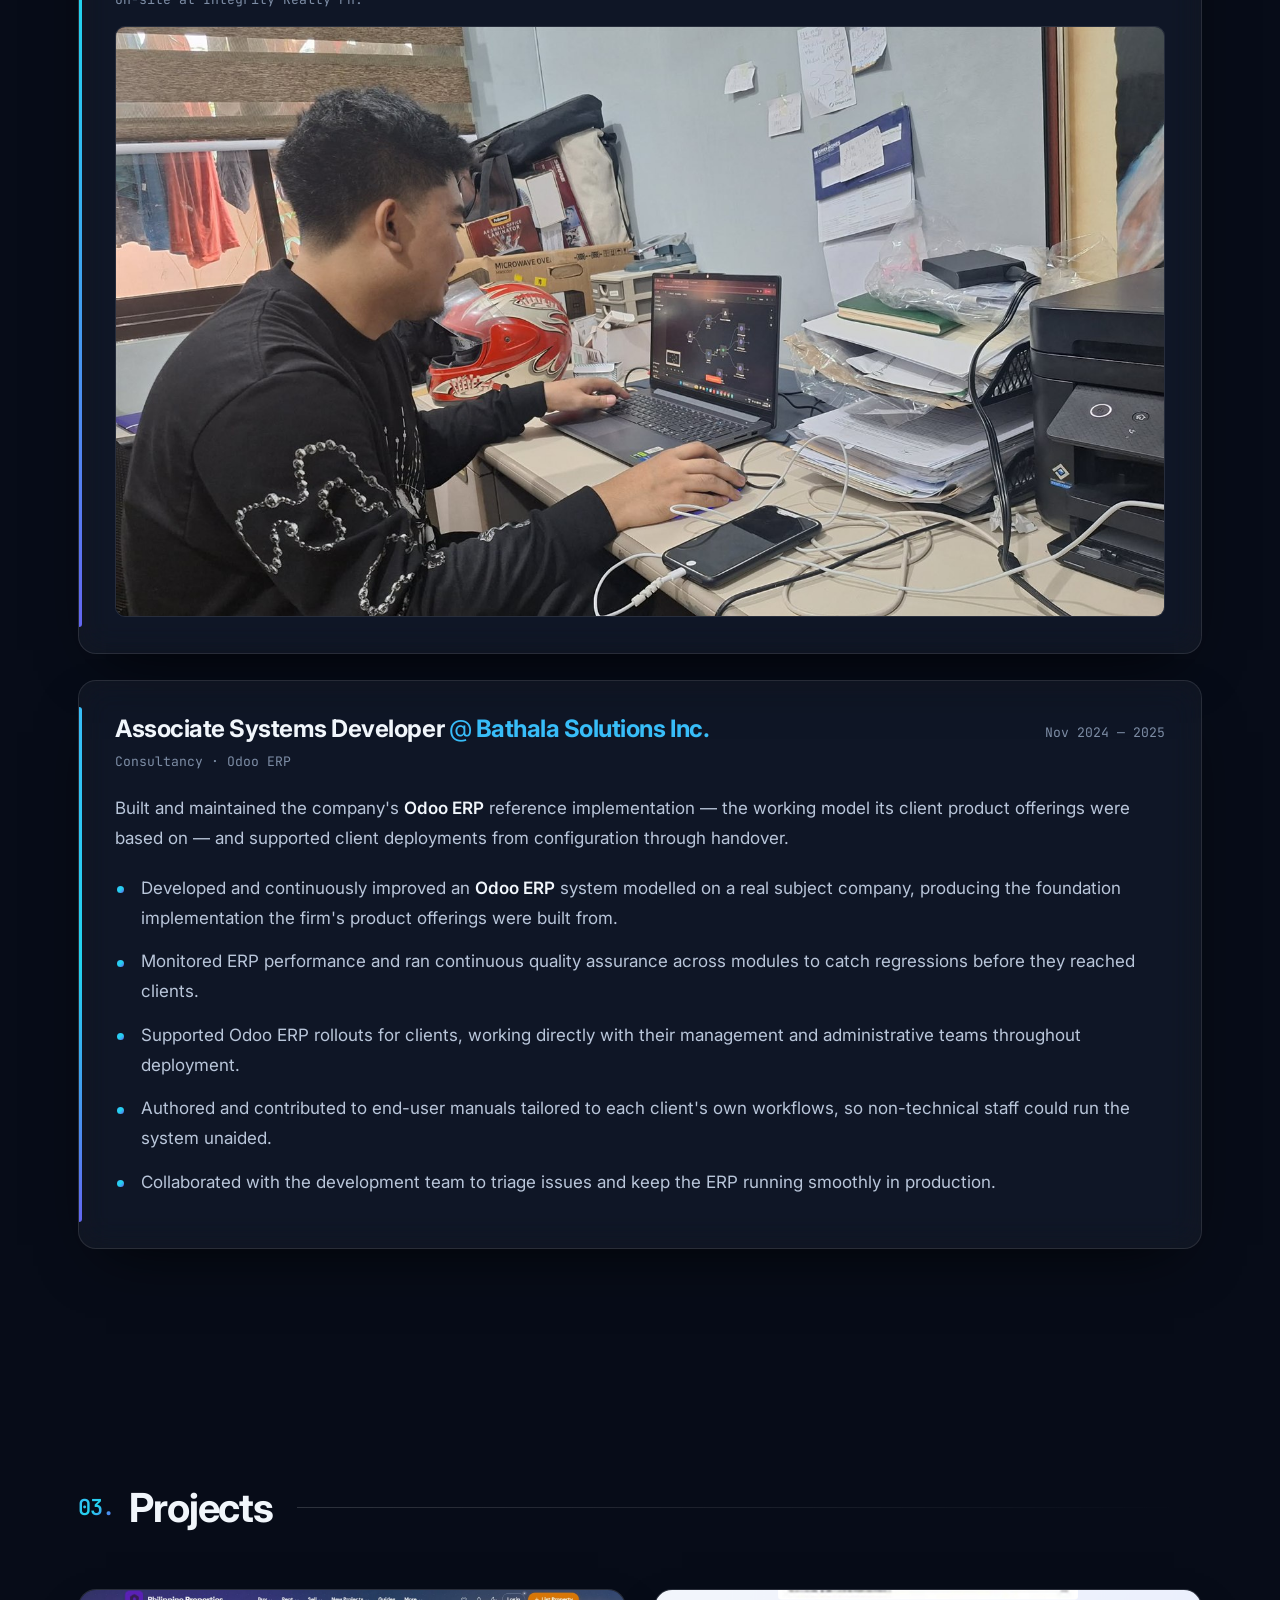
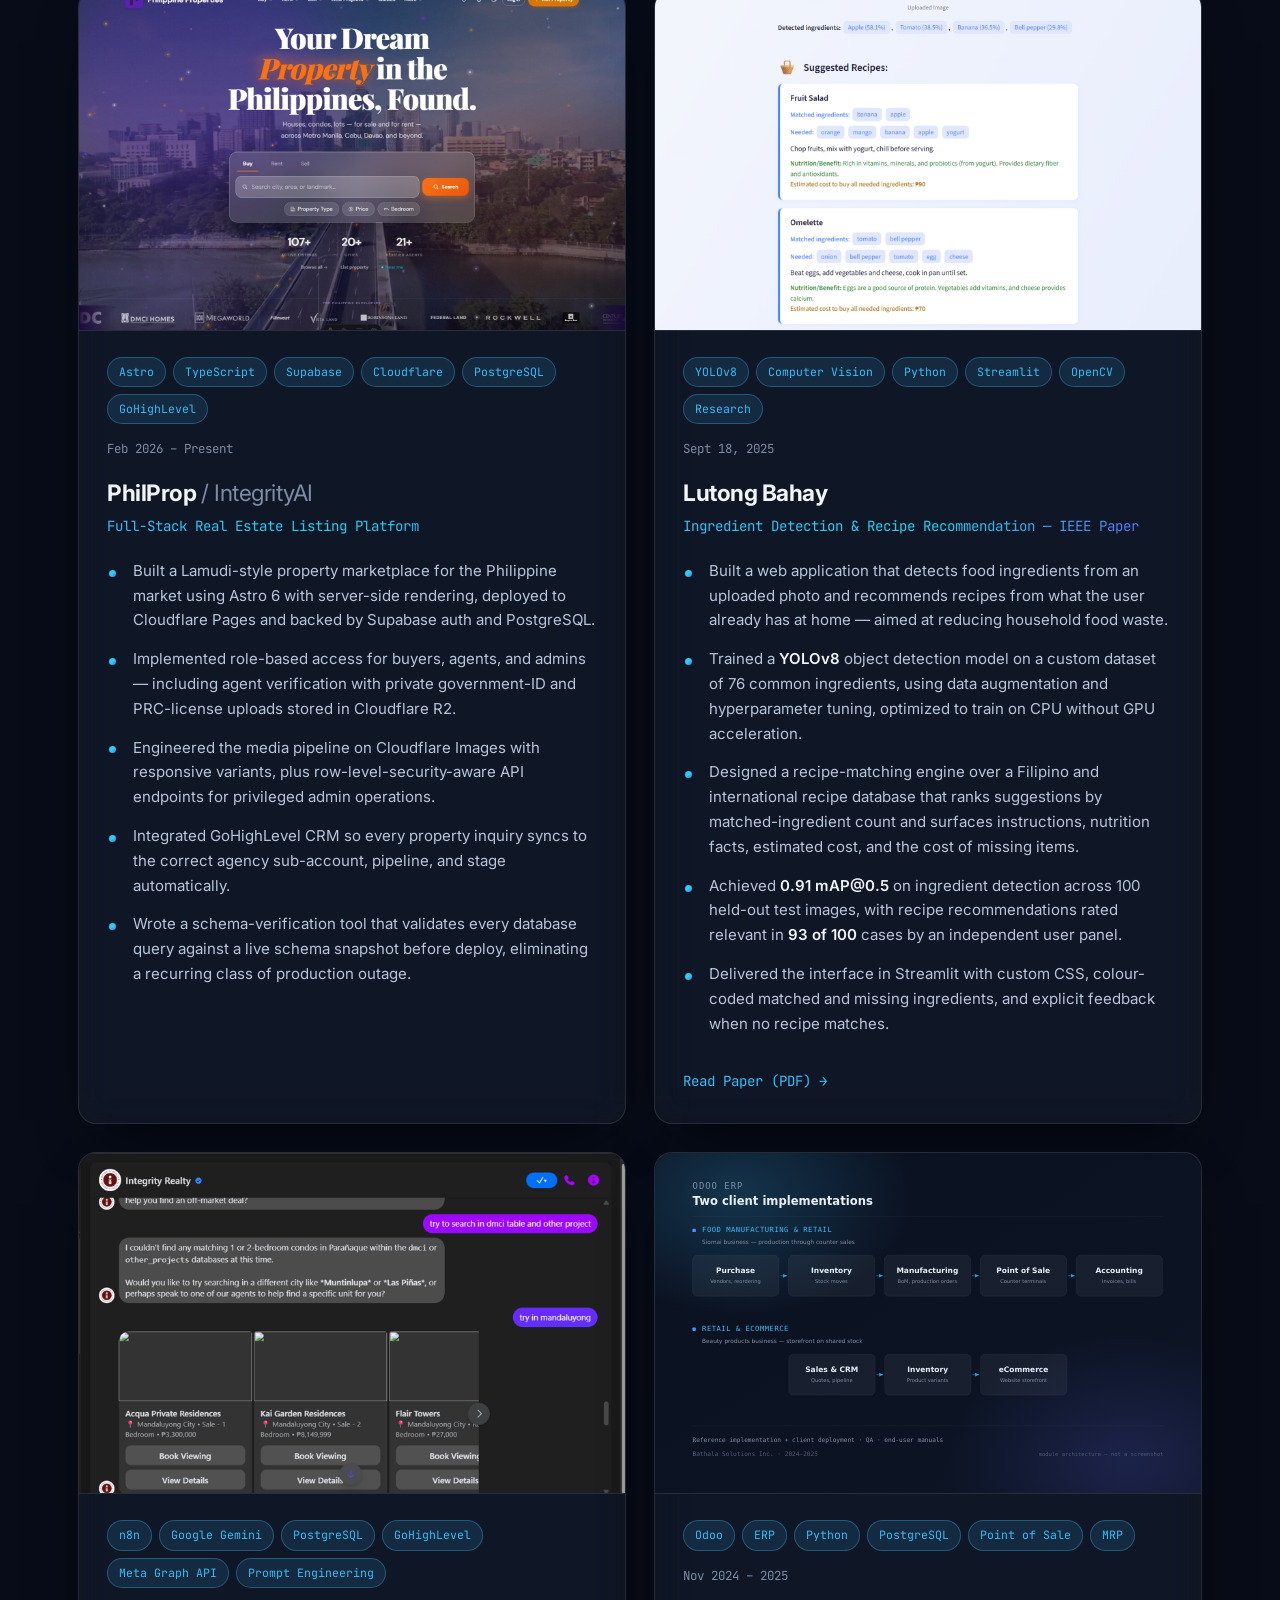
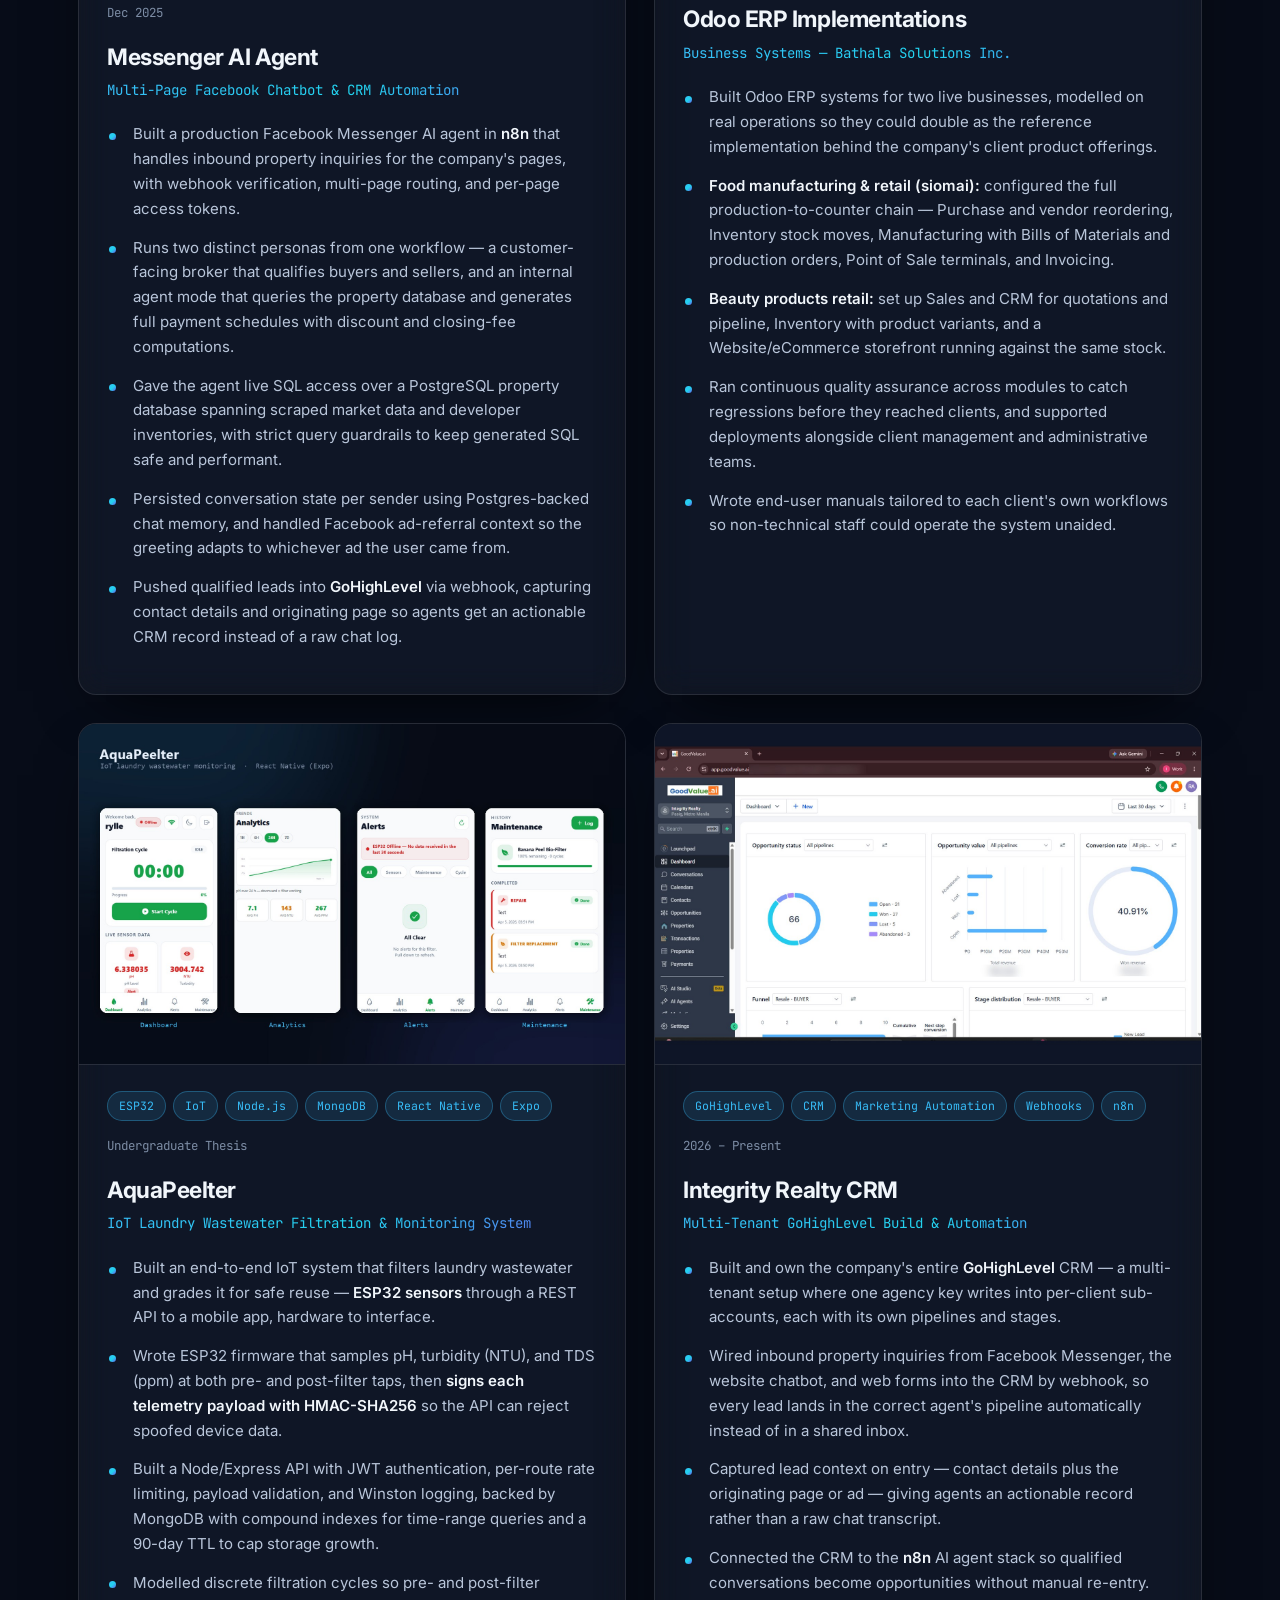
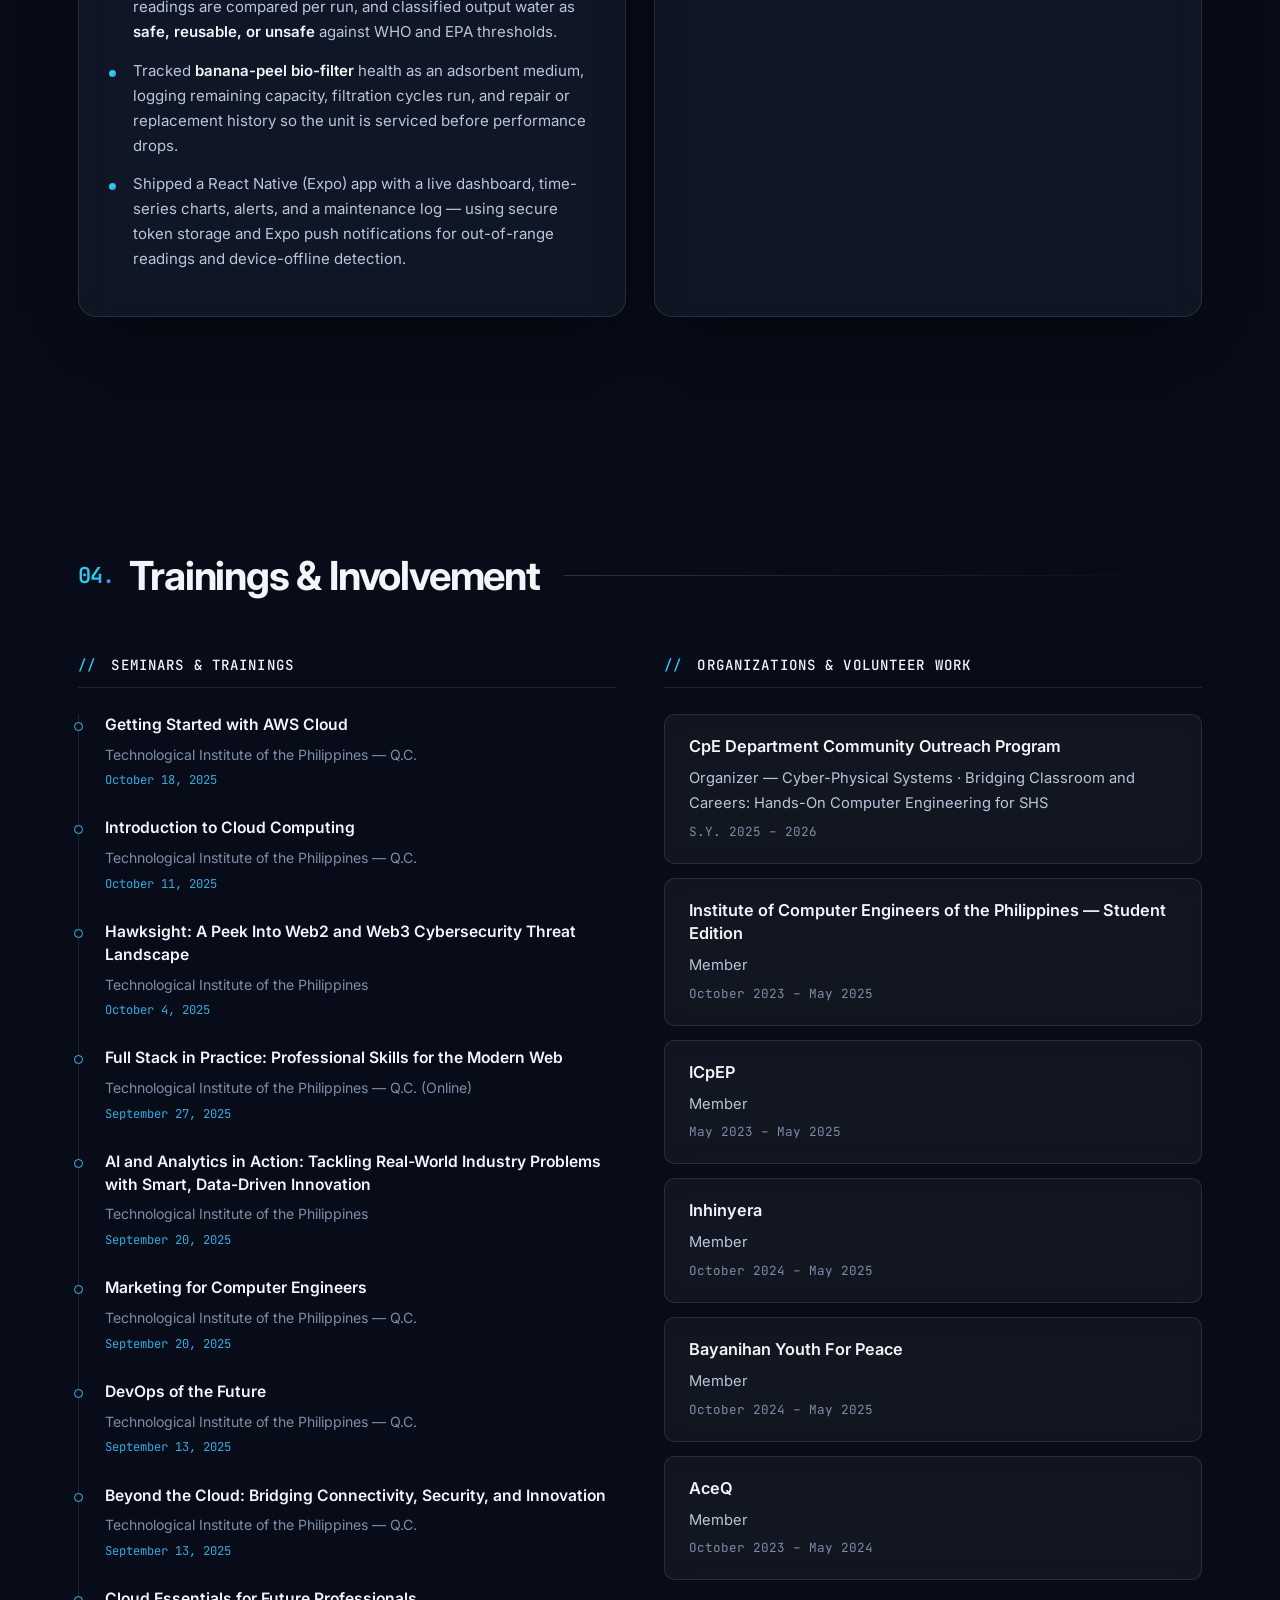
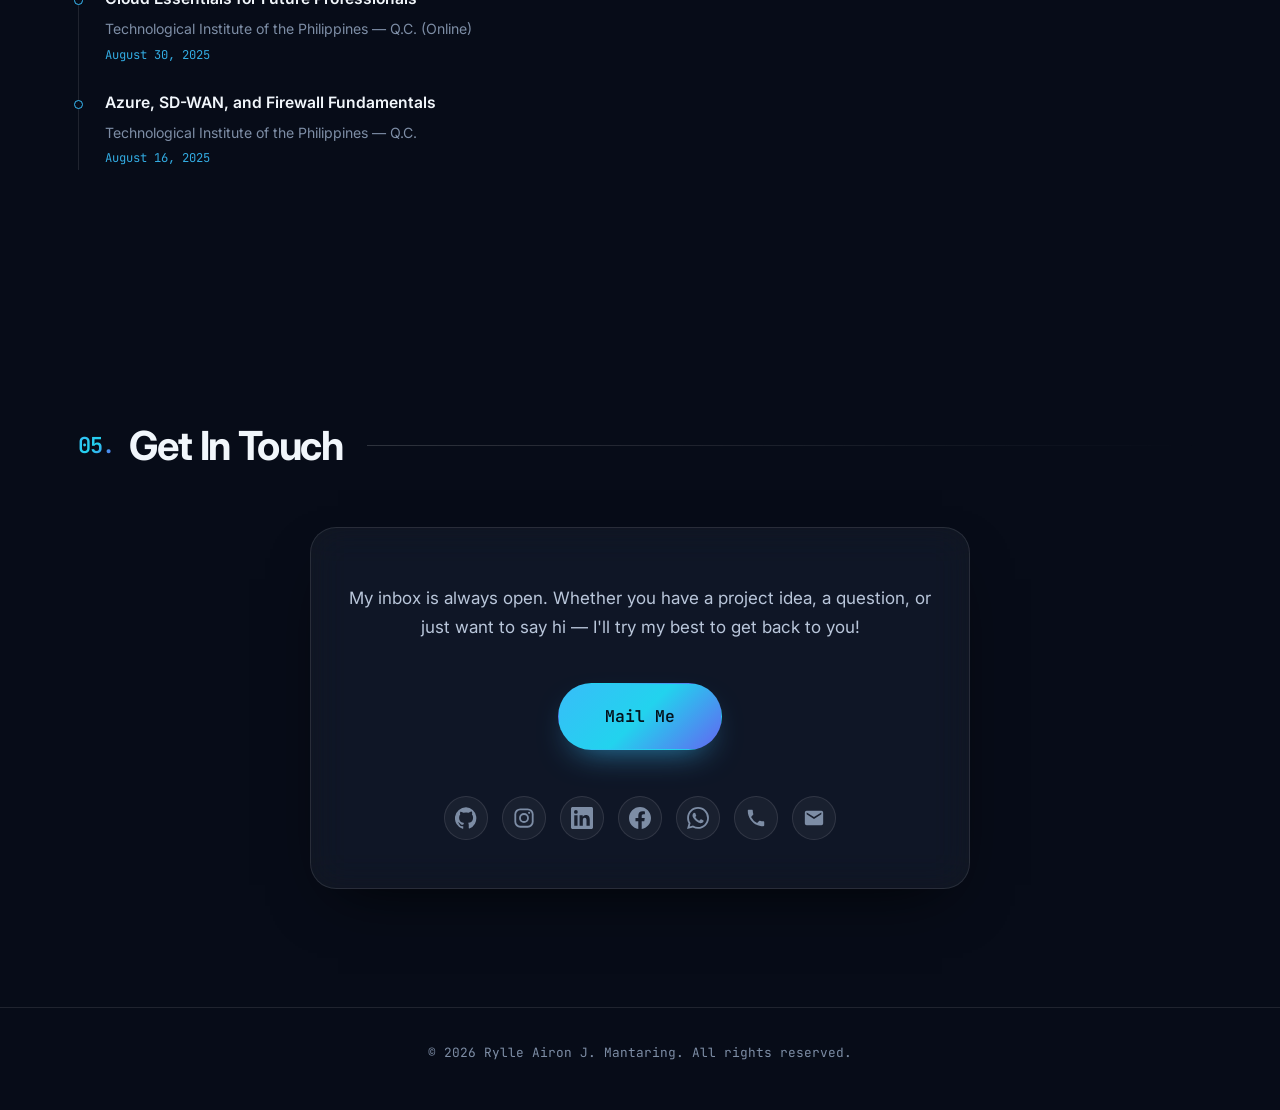
==== commit 981ba323: "Add resume PDF and real AquaPeelter app screens Resume is now in place, so the Resume nav button res" ====
--- a/index.html
+++ b/index.html
@@ -470,7 +470,7 @@
         <!-- ── Project 5 ── -->
         <article class="card">
           <img src="assets/projects/aquapeelter.jpg"
-               alt="AquaPeelter mobile app running, showing the sign-in screen"
+               alt="AquaPeelter app screens: dashboard, analytics, alerts, and maintenance"
                width="1600" height="1000" loading="lazy" />
 
           <div class="card__body">
@@ -507,9 +507,14 @@
                 unsafe</strong> against WHO and EPA thresholds.
               </li>
               <li>
+                Tracked <strong>banana-peel bio-filter</strong> health as an adsorbent medium,
+                logging remaining capacity, filtration cycles run, and repair or replacement
+                history so the unit is serviced before performance drops.
+              </li>
+              <li>
                 Shipped a React Native (Expo) app with a live dashboard, time-series charts,
                 alerts, and a maintenance log &mdash; using secure token storage and Expo push
-                notifications for out-of-range readings.
+                notifications for out-of-range readings and device-offline detection.
               </li>
             </ul>
           </div>
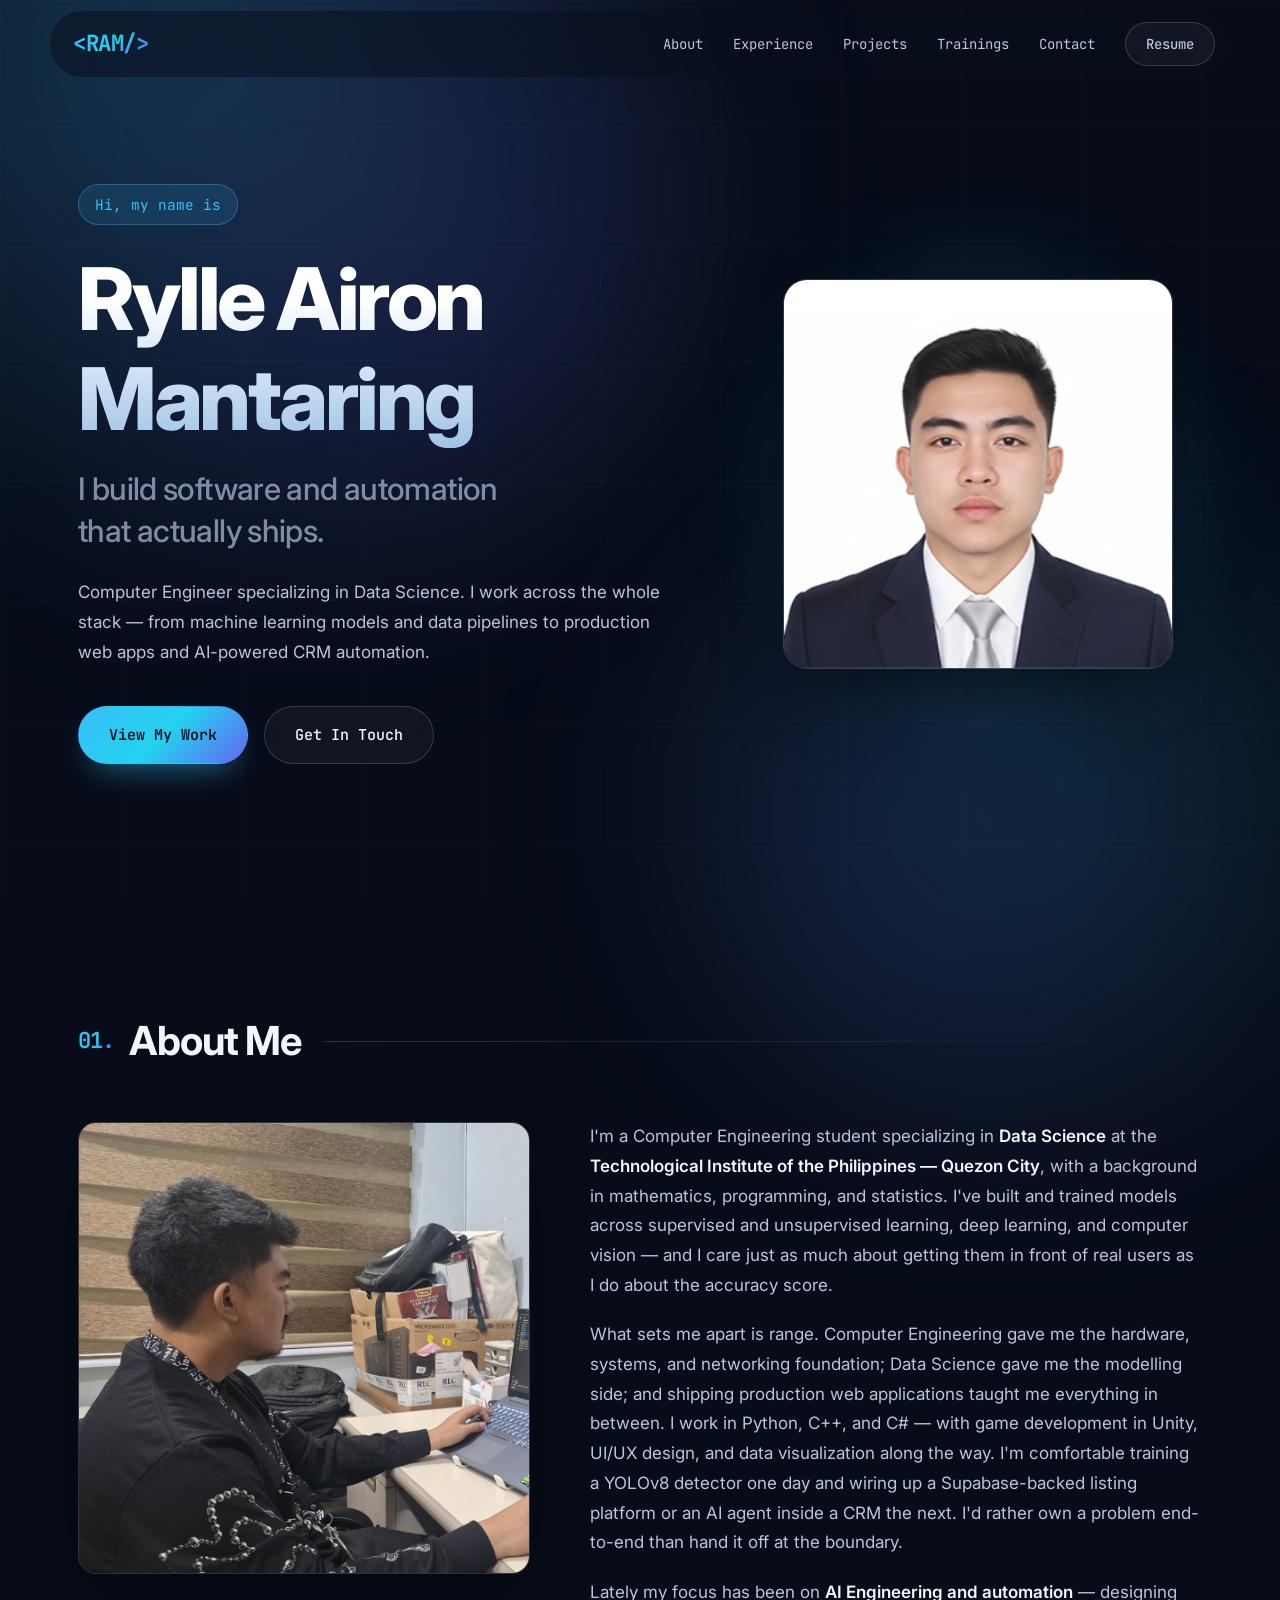
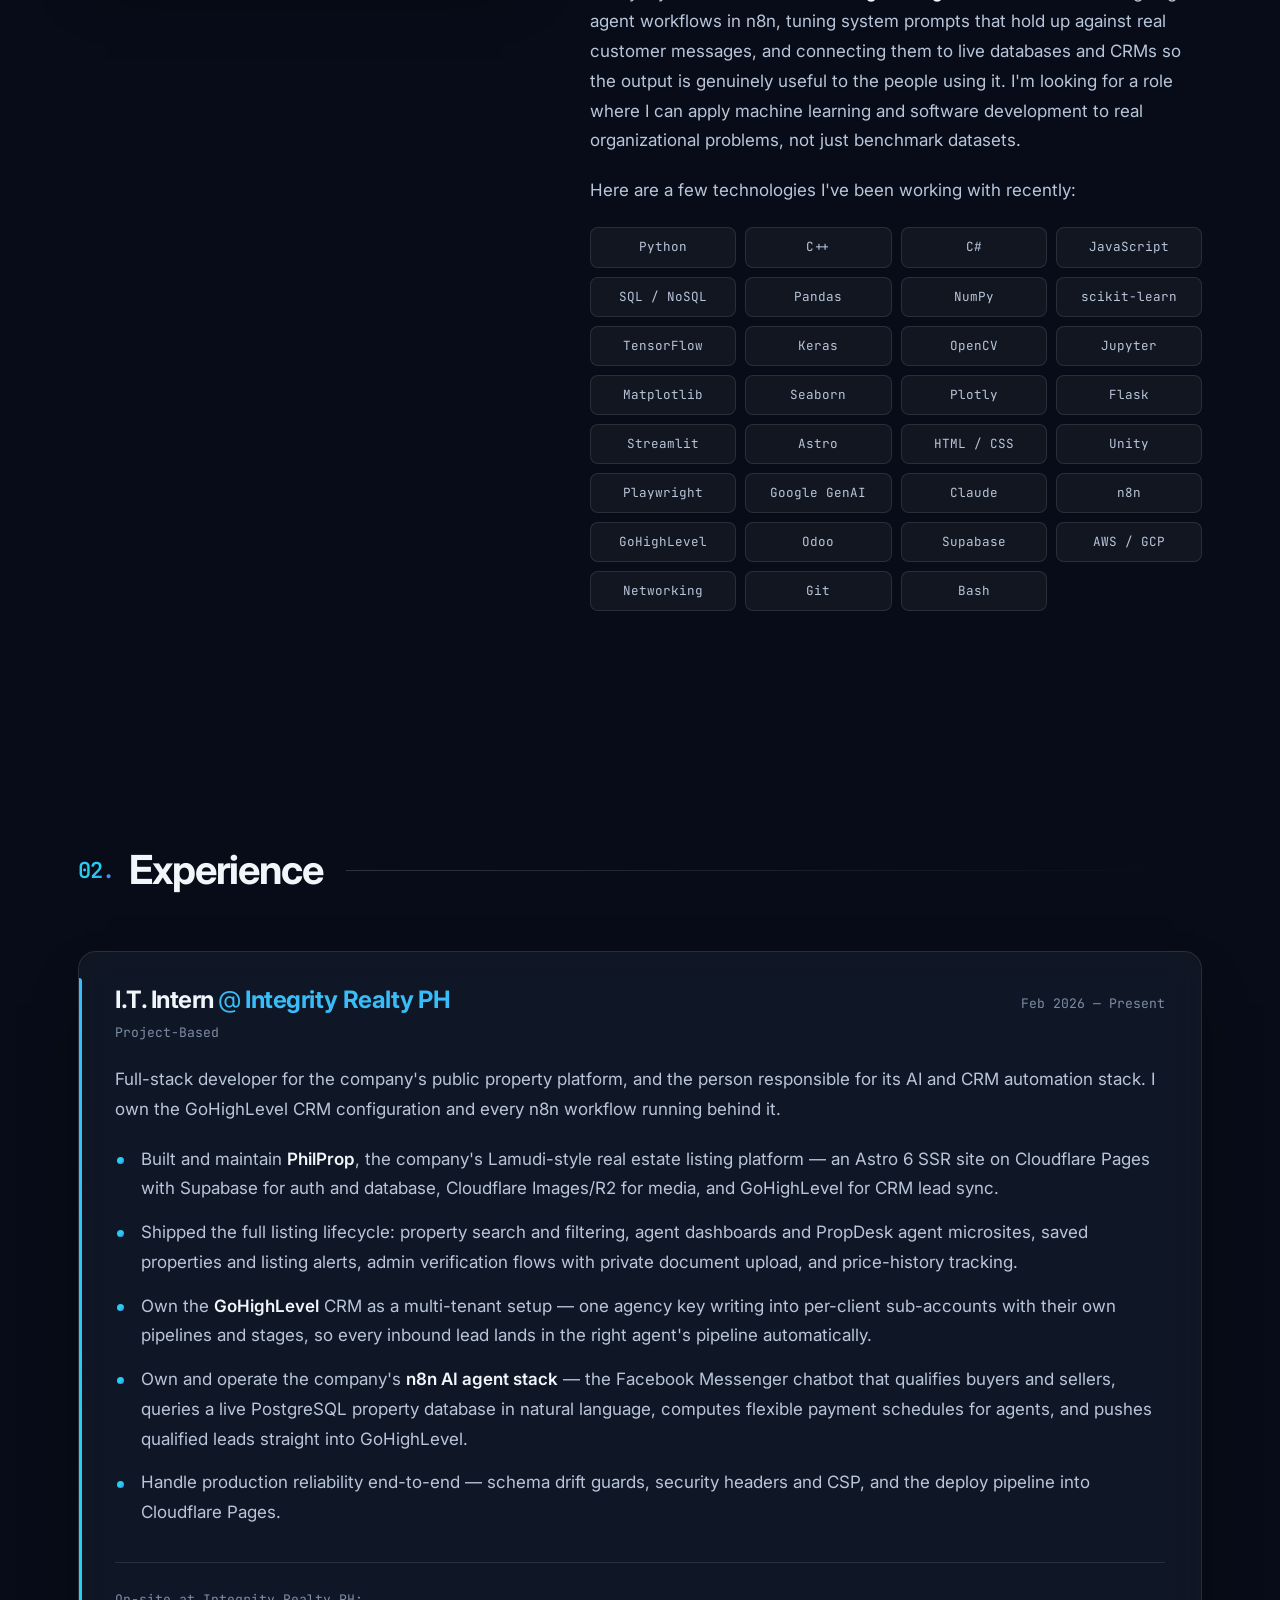
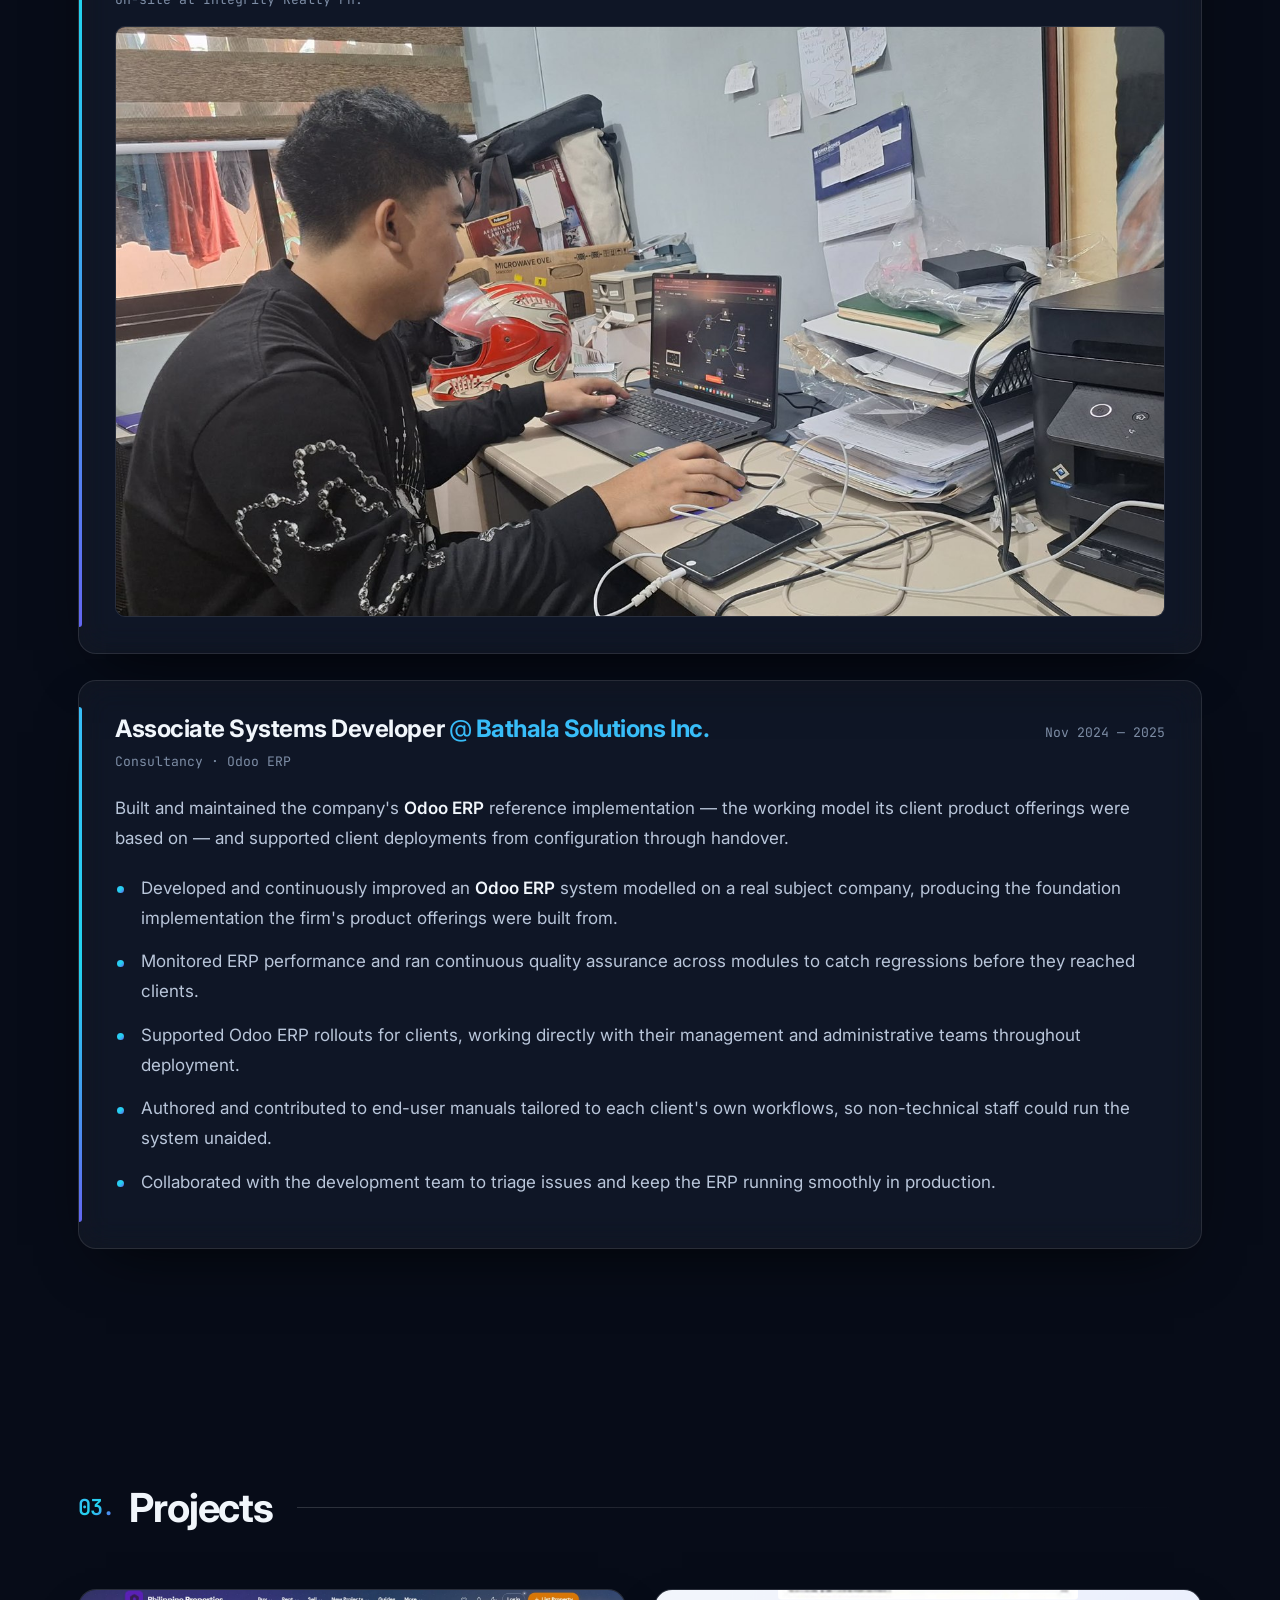
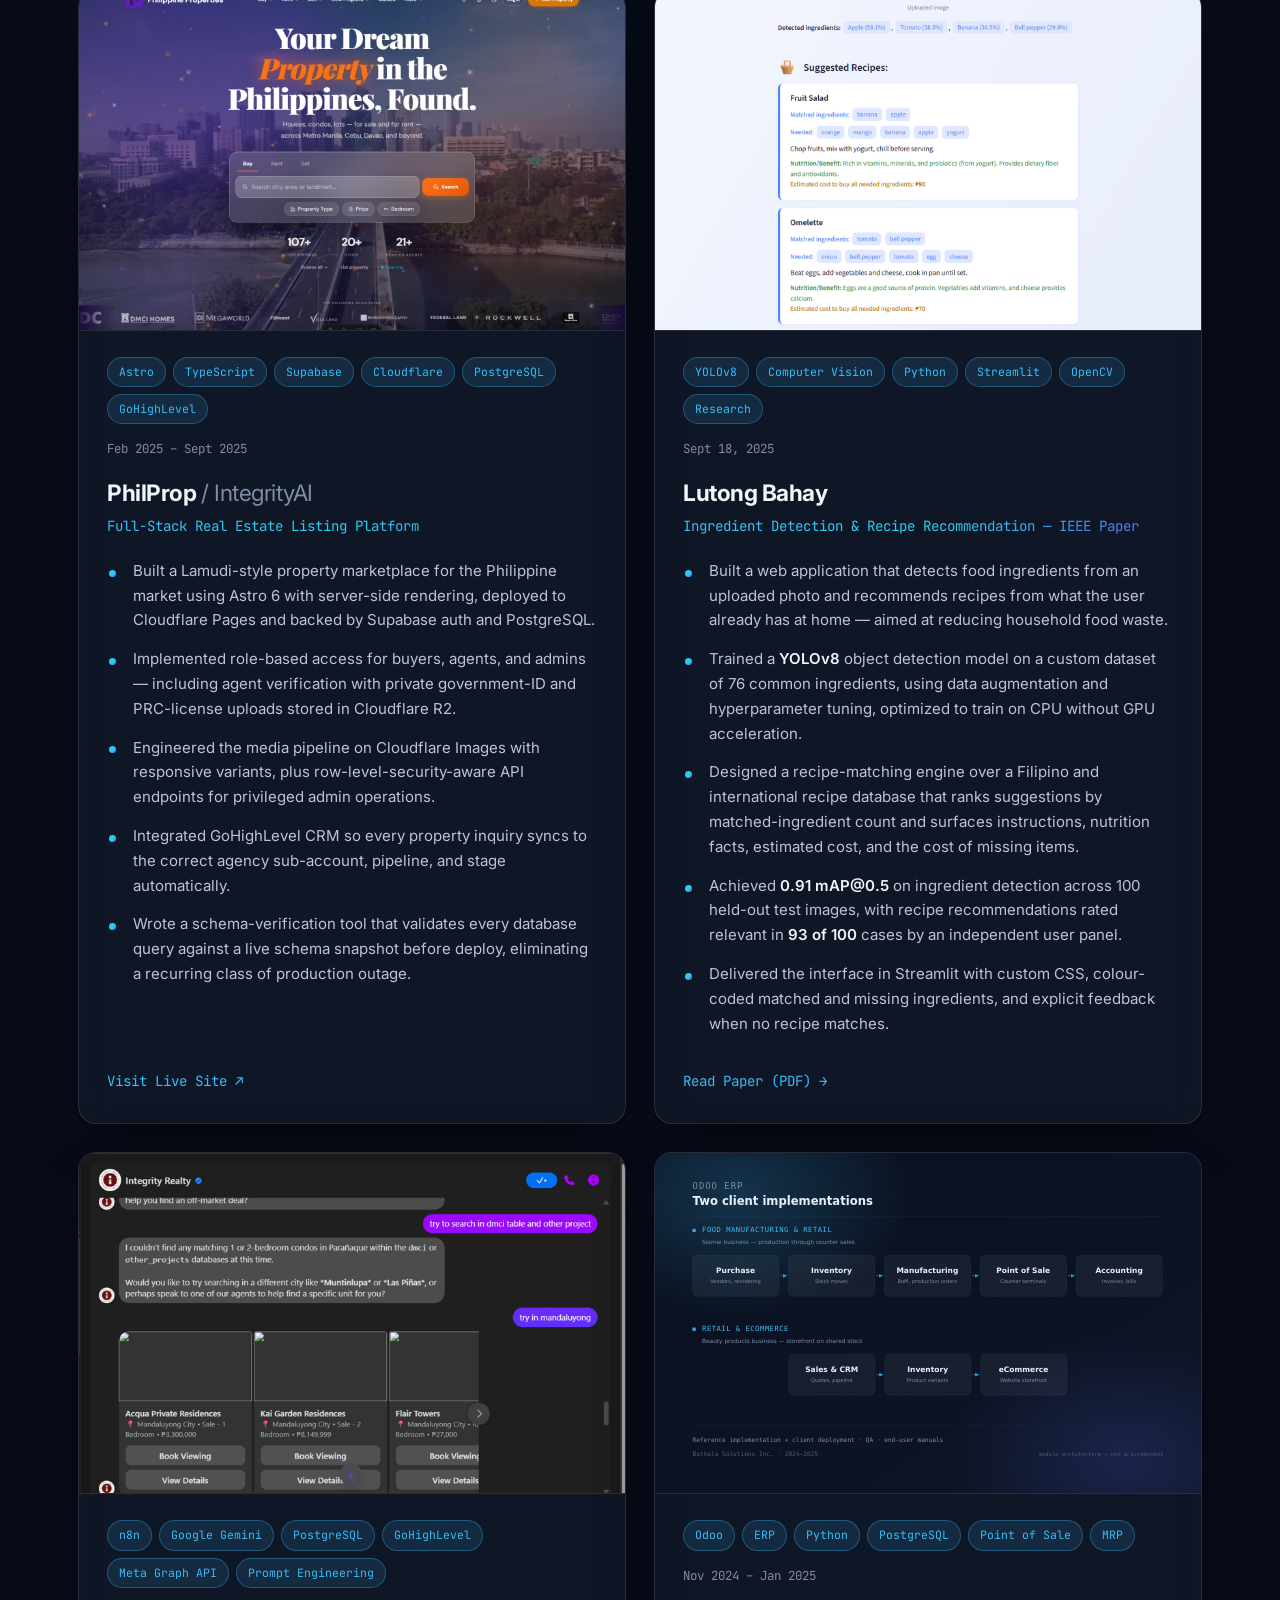
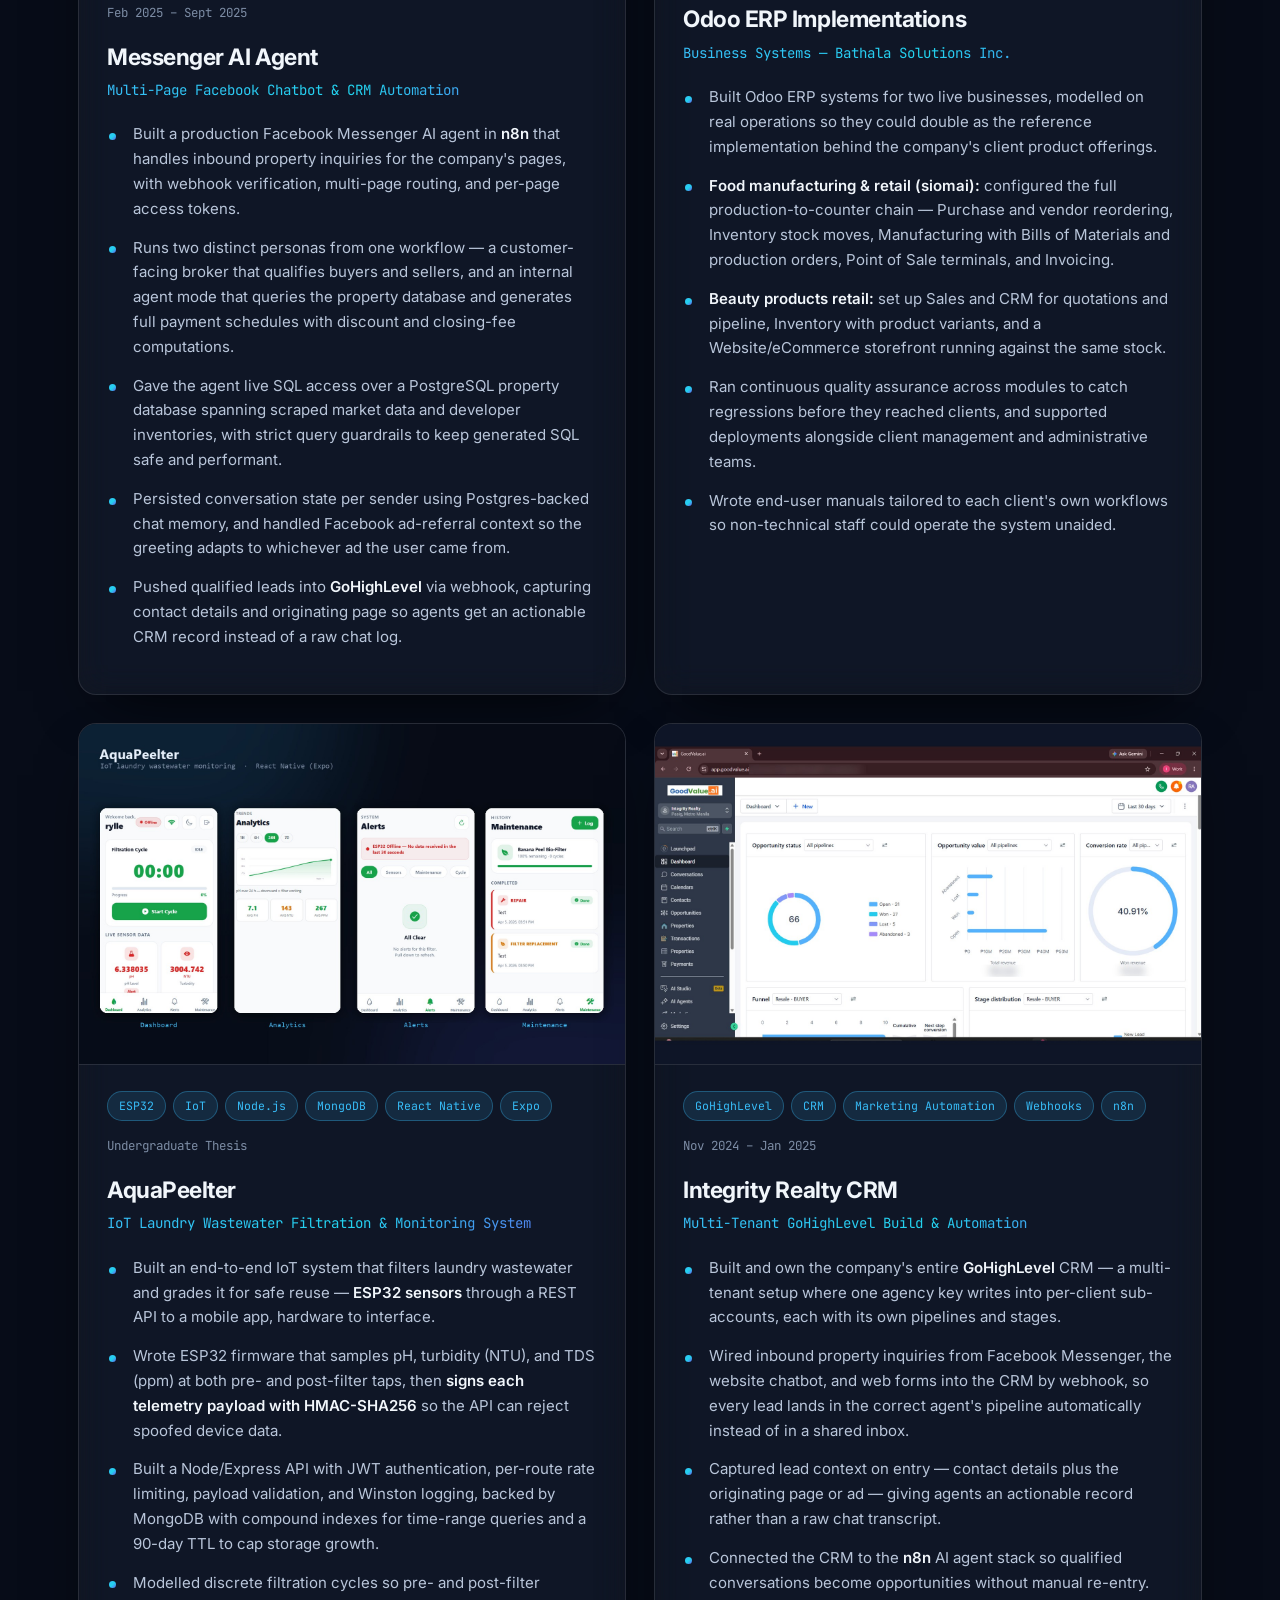
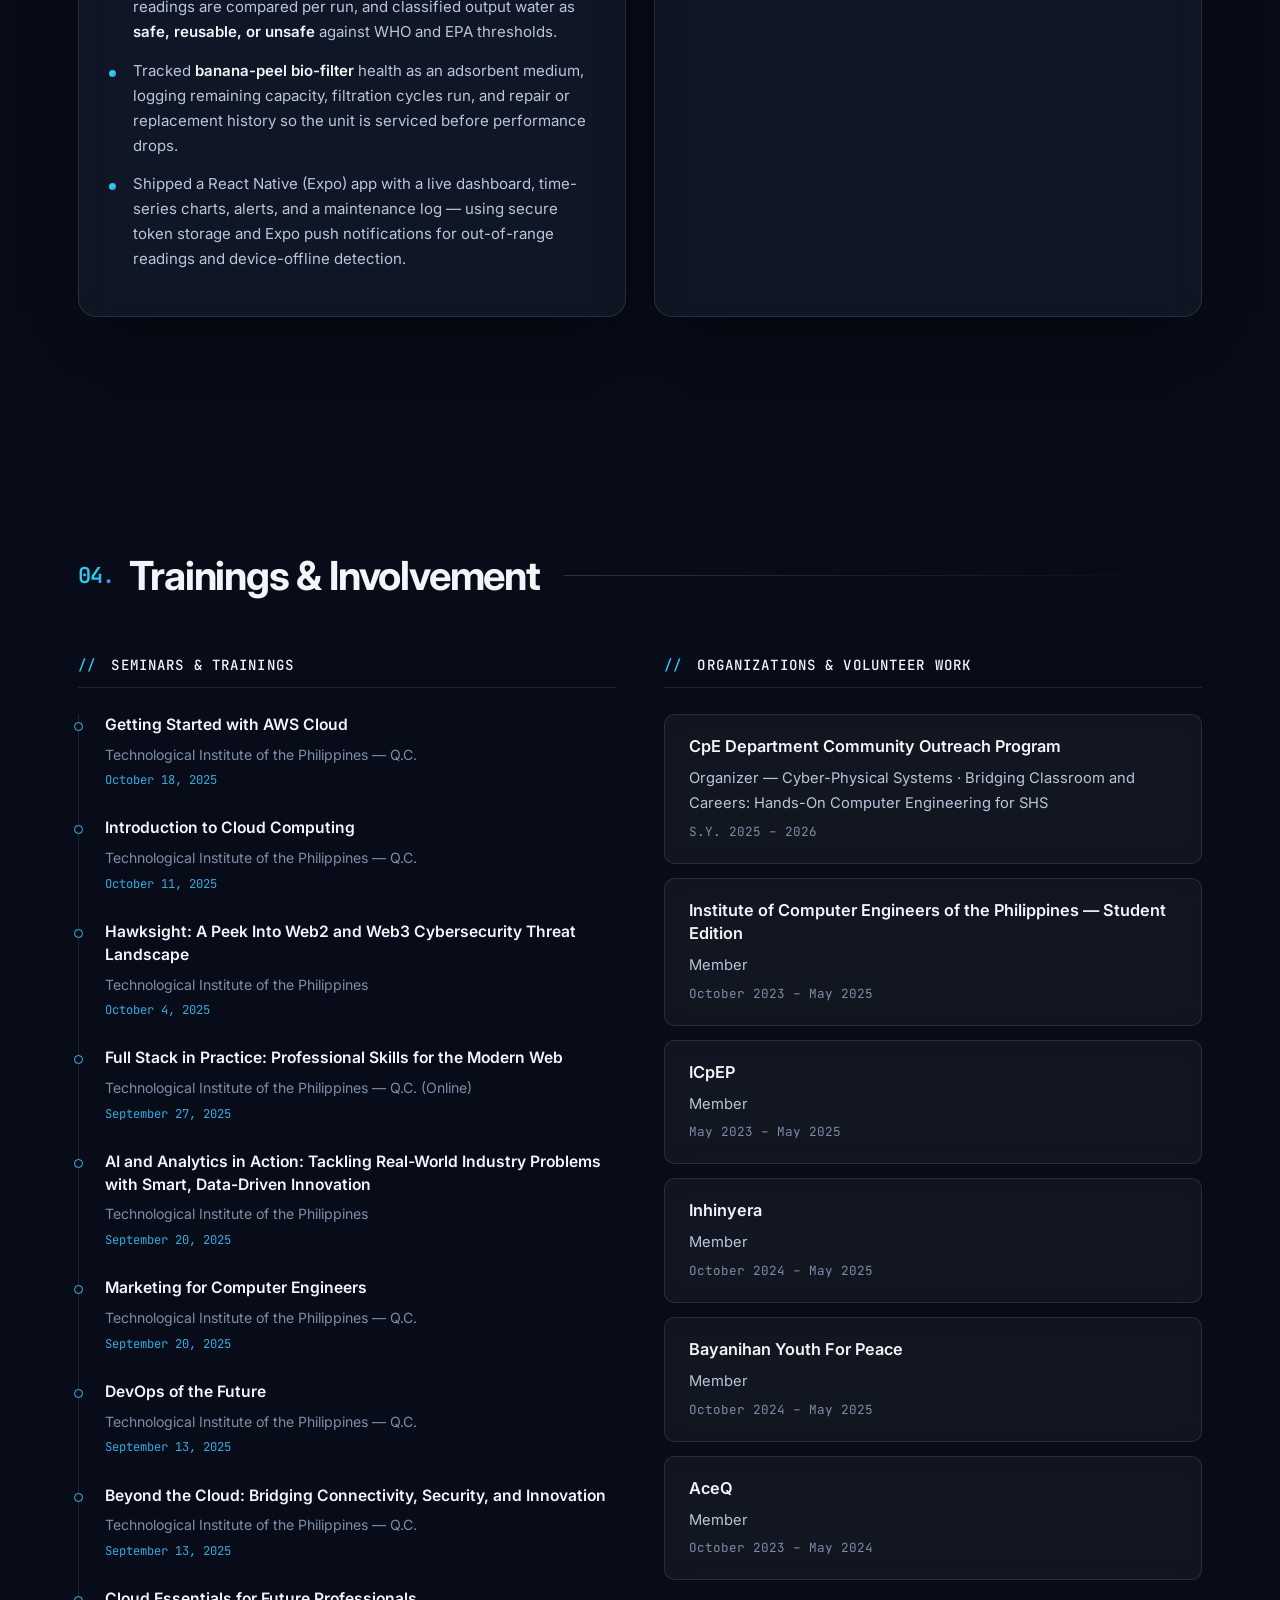
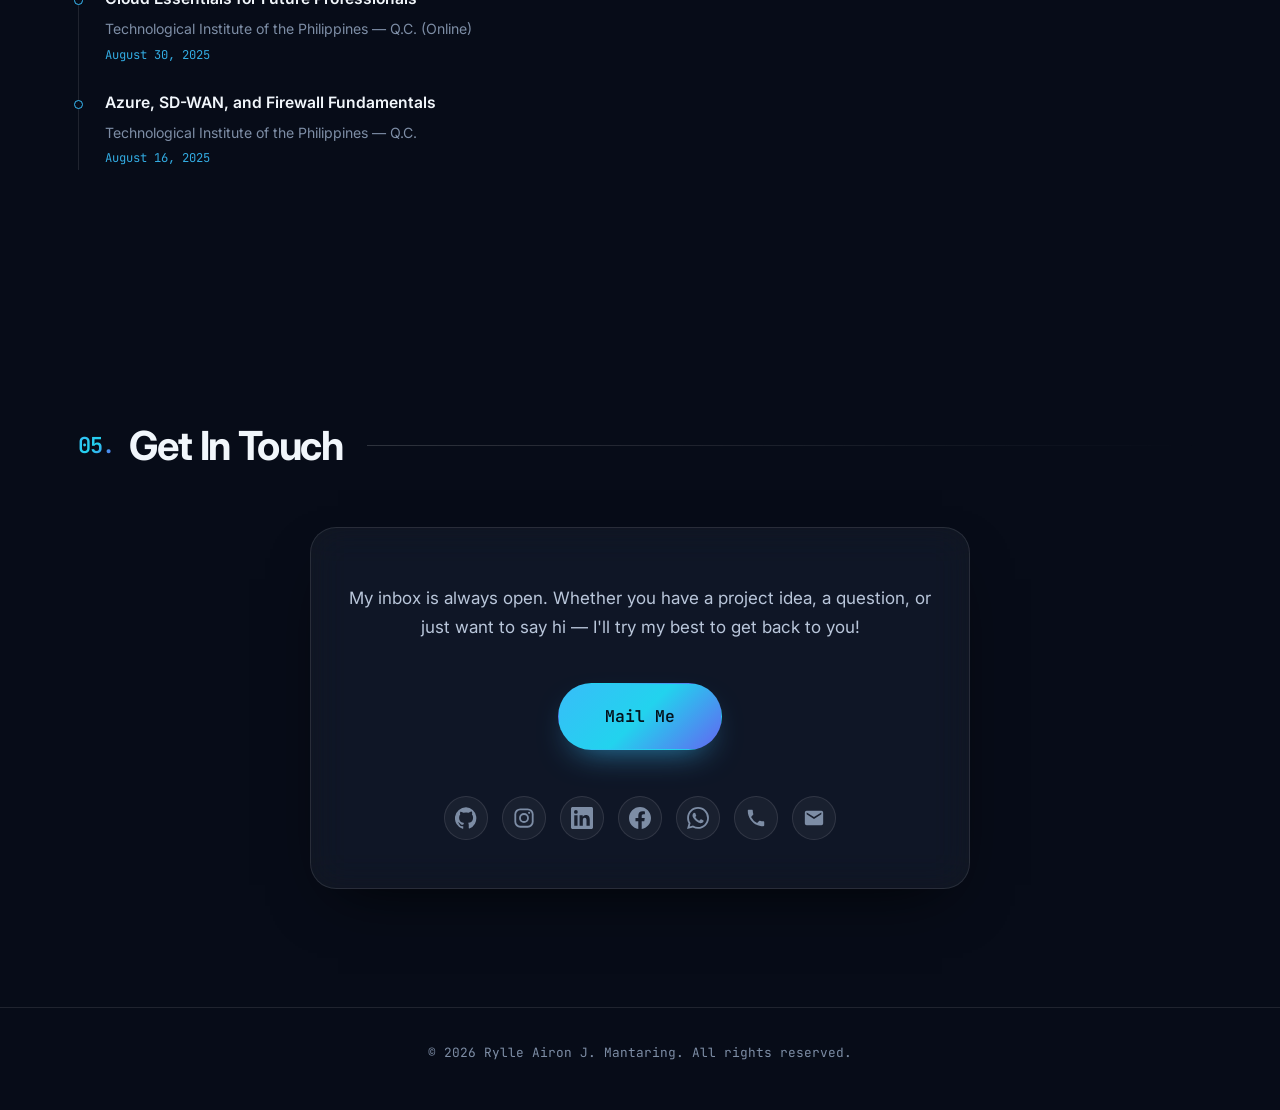
==== commit 4befd722: "Update project dates and PhilProp link Co-authored-by: Copilot <223556219+Copilot@users.noreply.gith" ====
--- a/index.html
+++ b/index.html
@@ -275,7 +275,7 @@
 
         <!-- ── Project 1 ── -->
         <article class="card">
-          <img src="assets/projects/philprop.jpg" alt="PhilProp property listing platform homepage"
+          <img src="assets/projects/philprop.jpg" alt="Philippine Properties homepage with property search"
                width="1600" height="1000" loading="lazy" />
 
           <div class="card__body">
@@ -284,7 +284,7 @@
                 <li>Astro</li><li>TypeScript</li><li>Supabase</li>
                 <li>Cloudflare</li><li>PostgreSQL</li><li>GoHighLevel</li>
               </ul>
-              <span class="card__date mono">Feb 2026 &ndash; Present</span>
+              <span class="card__date mono">Feb 2025 &ndash; Sept 2025</span>
             </div>
 
             <h3 class="card__title">PhilProp <span class="dim">/ IntegrityAI</span></h3>
@@ -315,6 +315,10 @@
                 production outage.
               </li>
             </ul>
+
+            <a class="card__link mono" href="https://philippineproperties.ph/" target="_blank" rel="noopener noreferrer">
+              Visit Live Site <span aria-hidden="true">↗</span>
+            </a>
           </div>
         </article>
 
@@ -381,7 +385,7 @@
                 <li>n8n</li><li>Google Gemini</li><li>PostgreSQL</li>
                 <li>GoHighLevel</li><li>Meta Graph API</li><li>Prompt Engineering</li>
               </ul>
-              <span class="card__date mono">Dec 2025</span>
+              <span class="card__date mono">Feb 2025 &ndash; Sept 2025</span>
             </div>
 
             <h3 class="card__title">Messenger AI Agent</h3>
@@ -431,7 +435,7 @@
                 <li>Odoo</li><li>ERP</li><li>Python</li>
                 <li>PostgreSQL</li><li>Point of Sale</li><li>MRP</li>
               </ul>
-              <span class="card__date mono">Nov 2024 &ndash; 2025</span>
+              <span class="card__date mono">Nov 2024 &ndash; Jan 2025</span>
             </div>
 
             <h3 class="card__title">Odoo ERP Implementations</h3>
@@ -534,7 +538,7 @@
                 <li>GoHighLevel</li><li>CRM</li><li>Marketing Automation</li>
                 <li>Webhooks</li><li>n8n</li>
               </ul>
-              <span class="card__date mono">2026 &ndash; Present</span>
+              <span class="card__date mono">Nov 2024 &ndash; Jan 2025</span>
             </div>
 
             <h3 class="card__title">Integrity Realty CRM</h3>
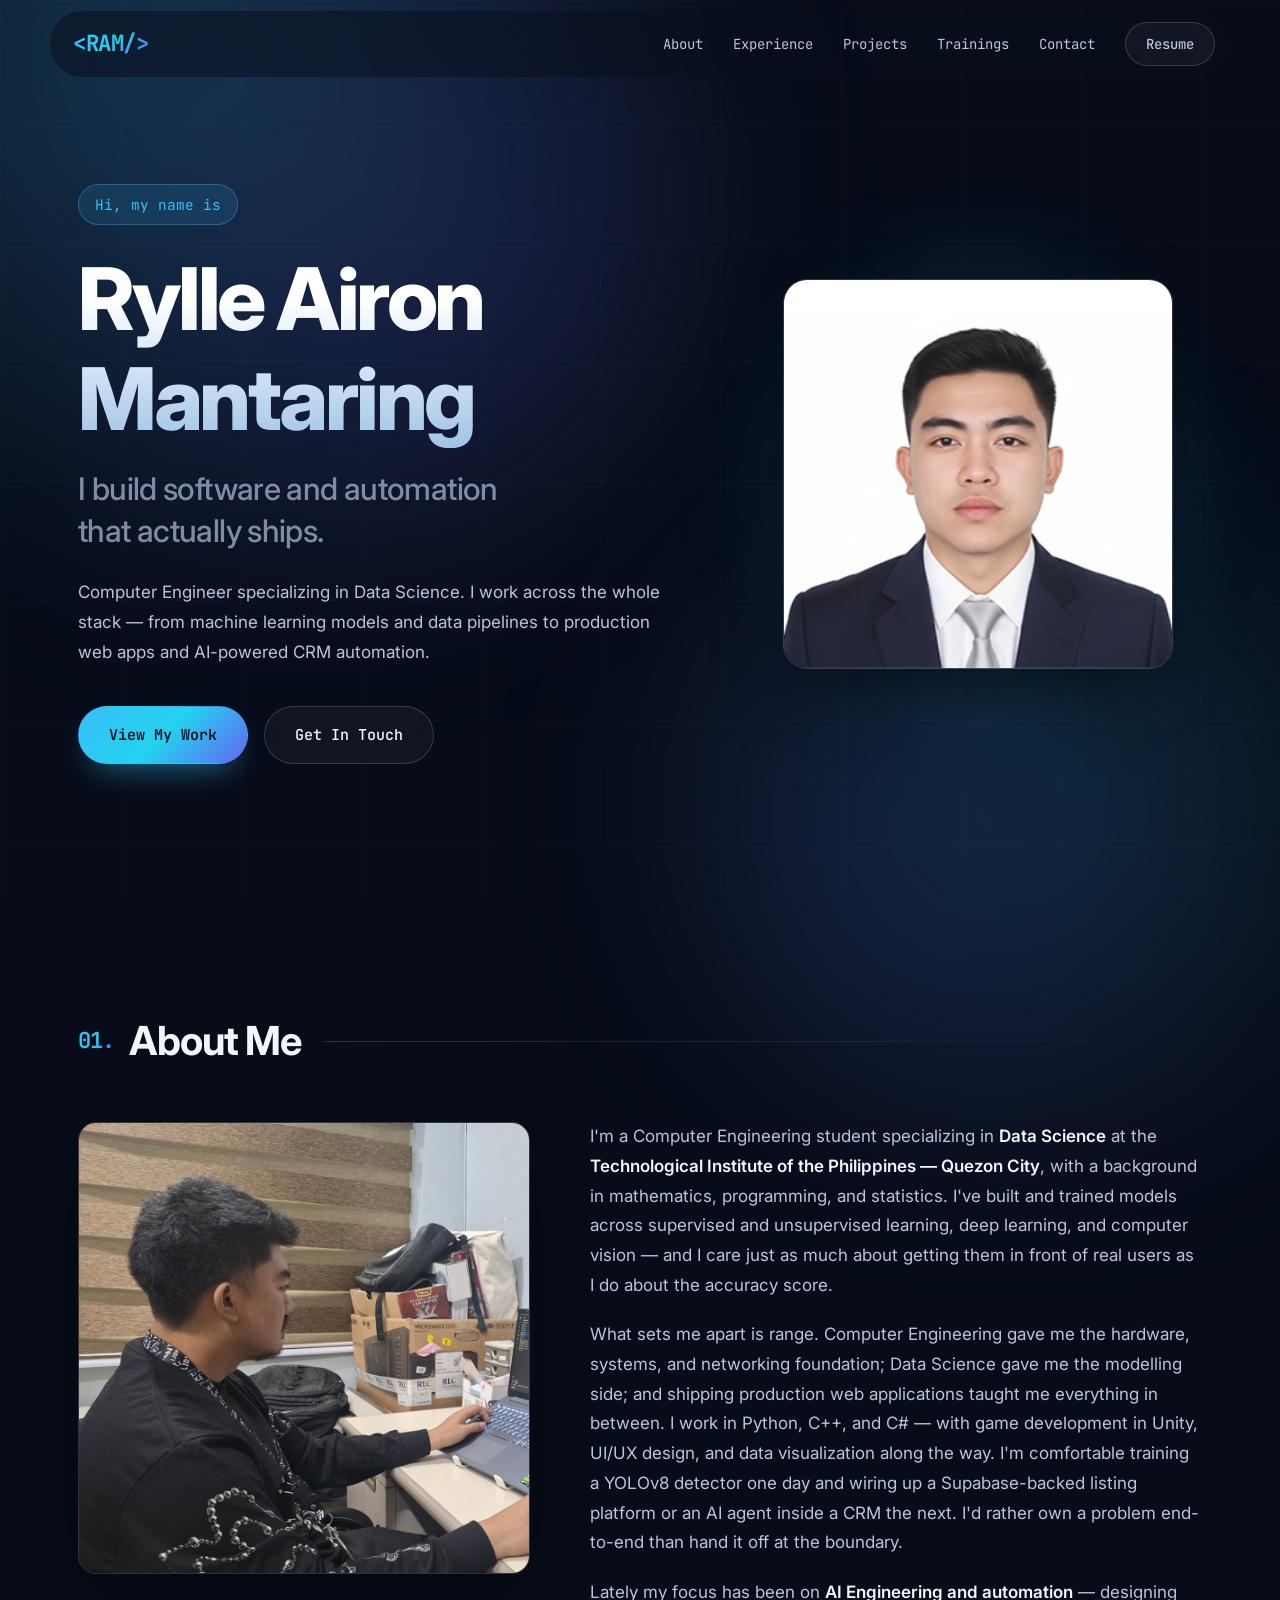
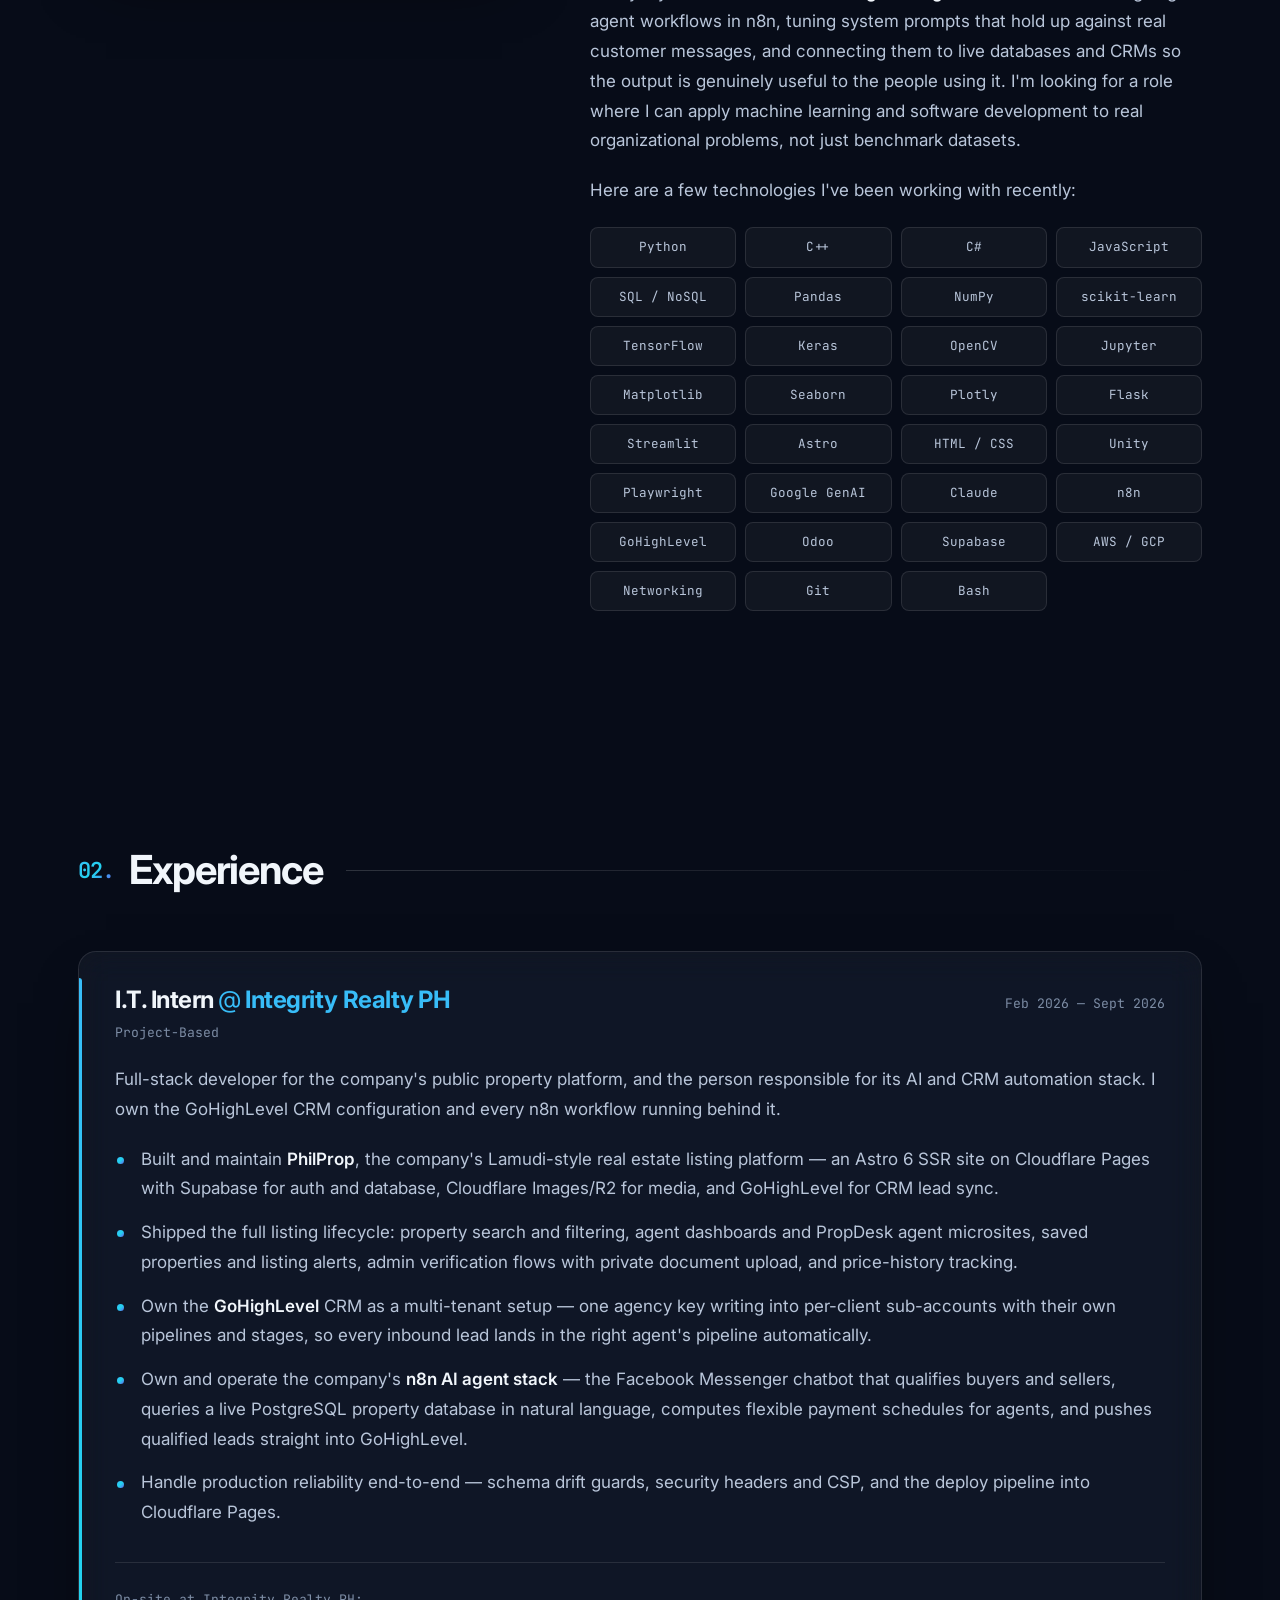
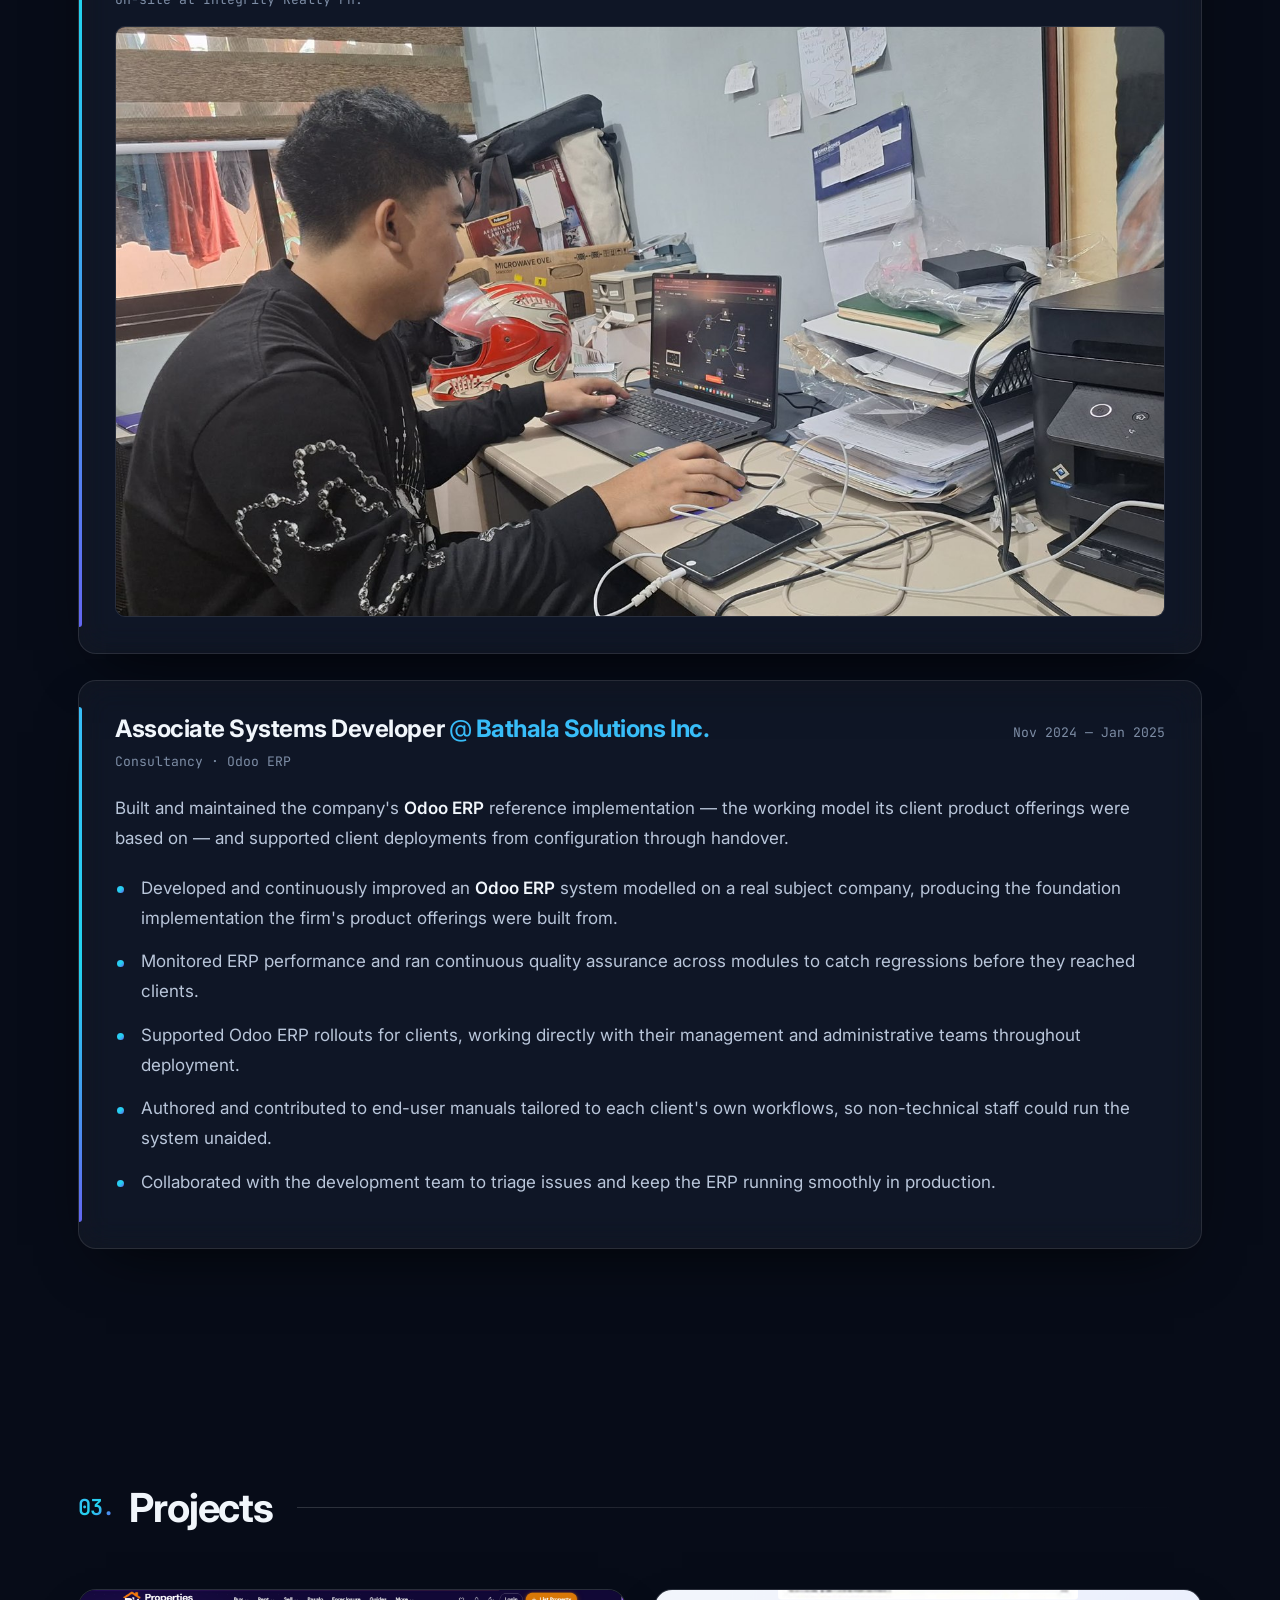
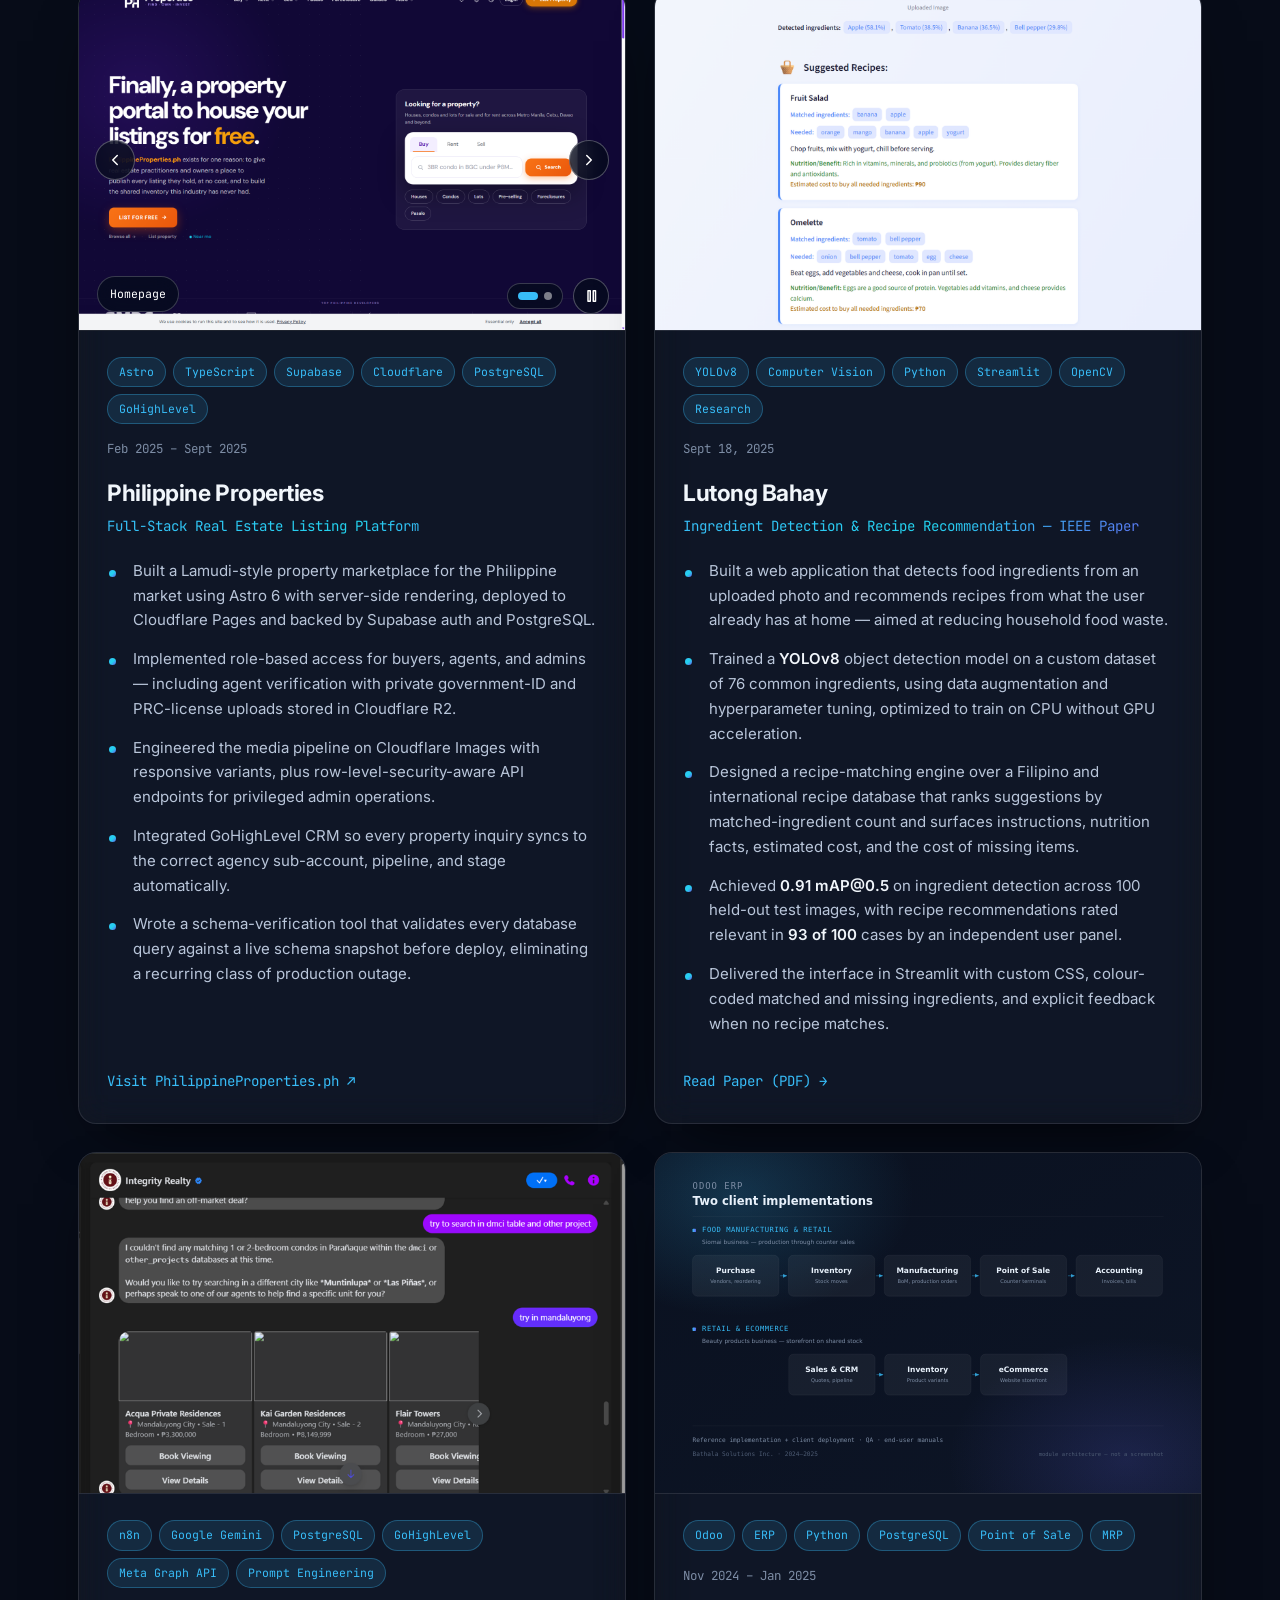
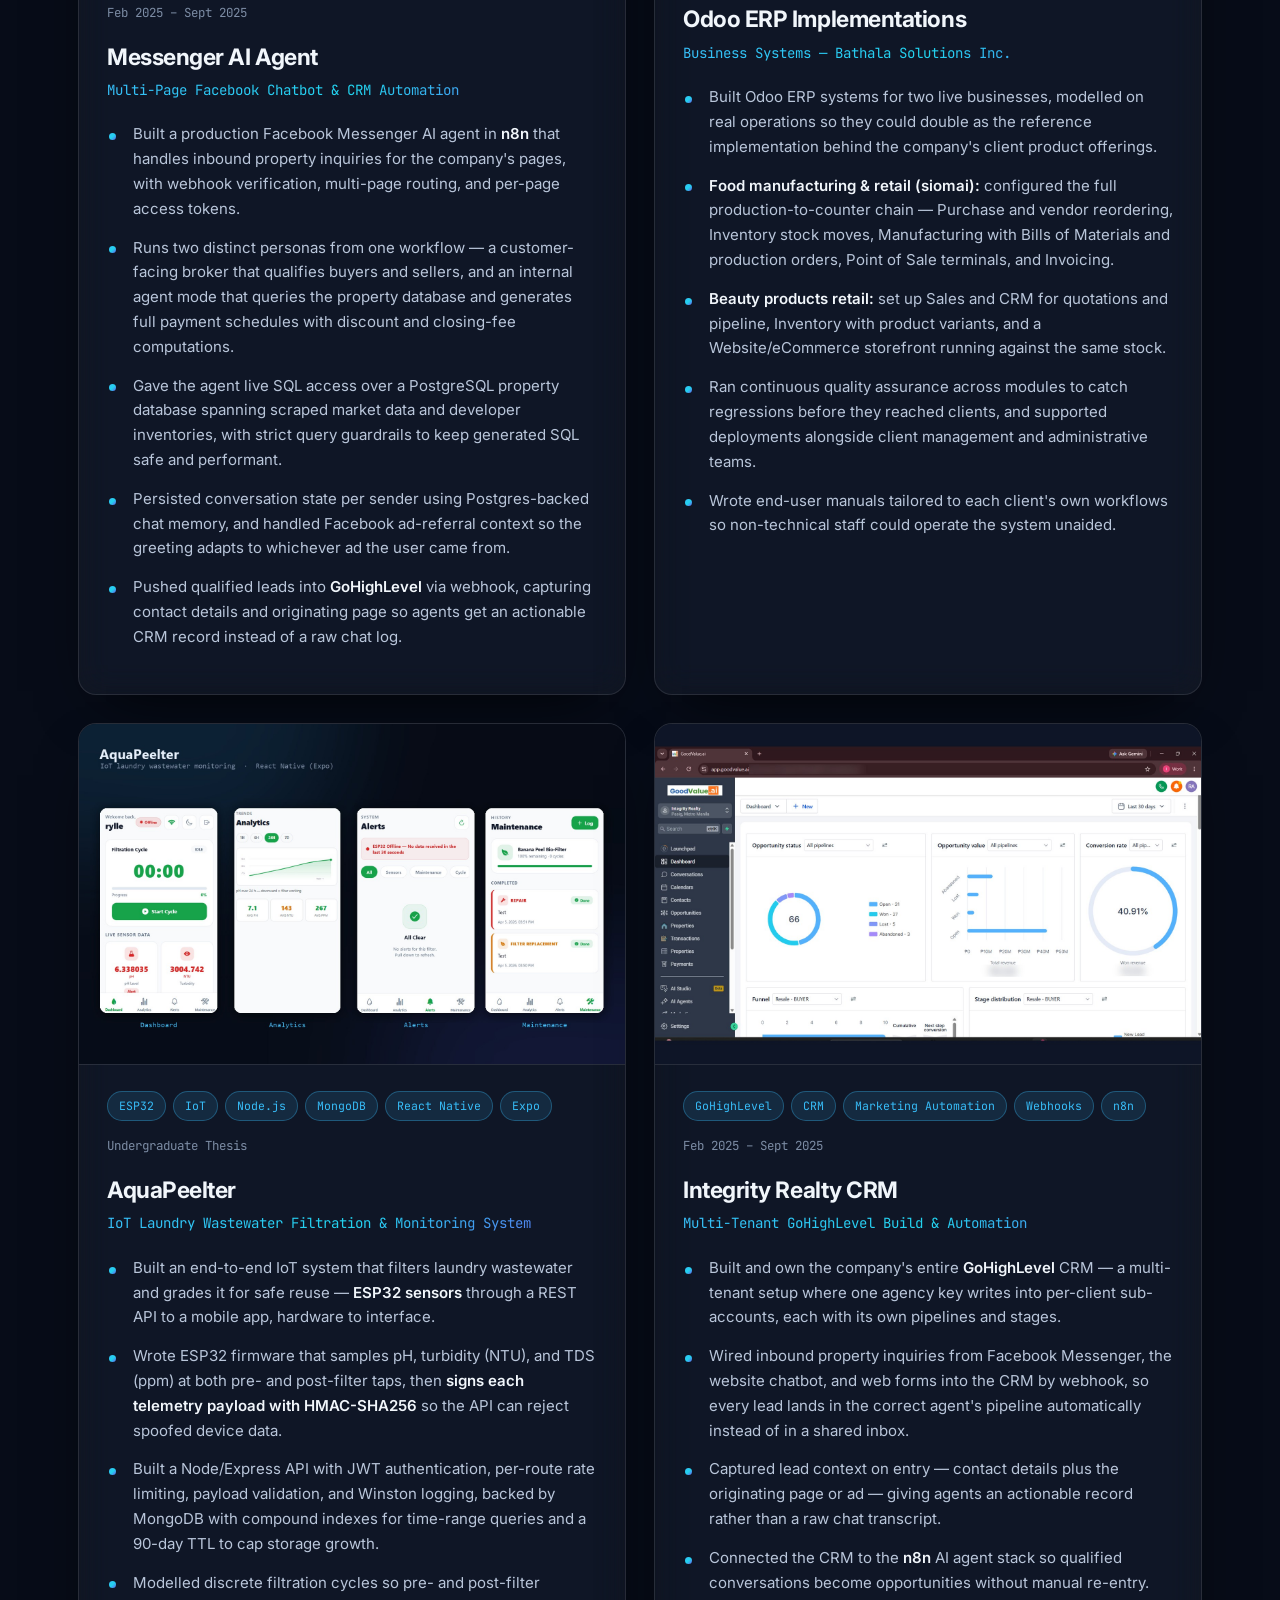
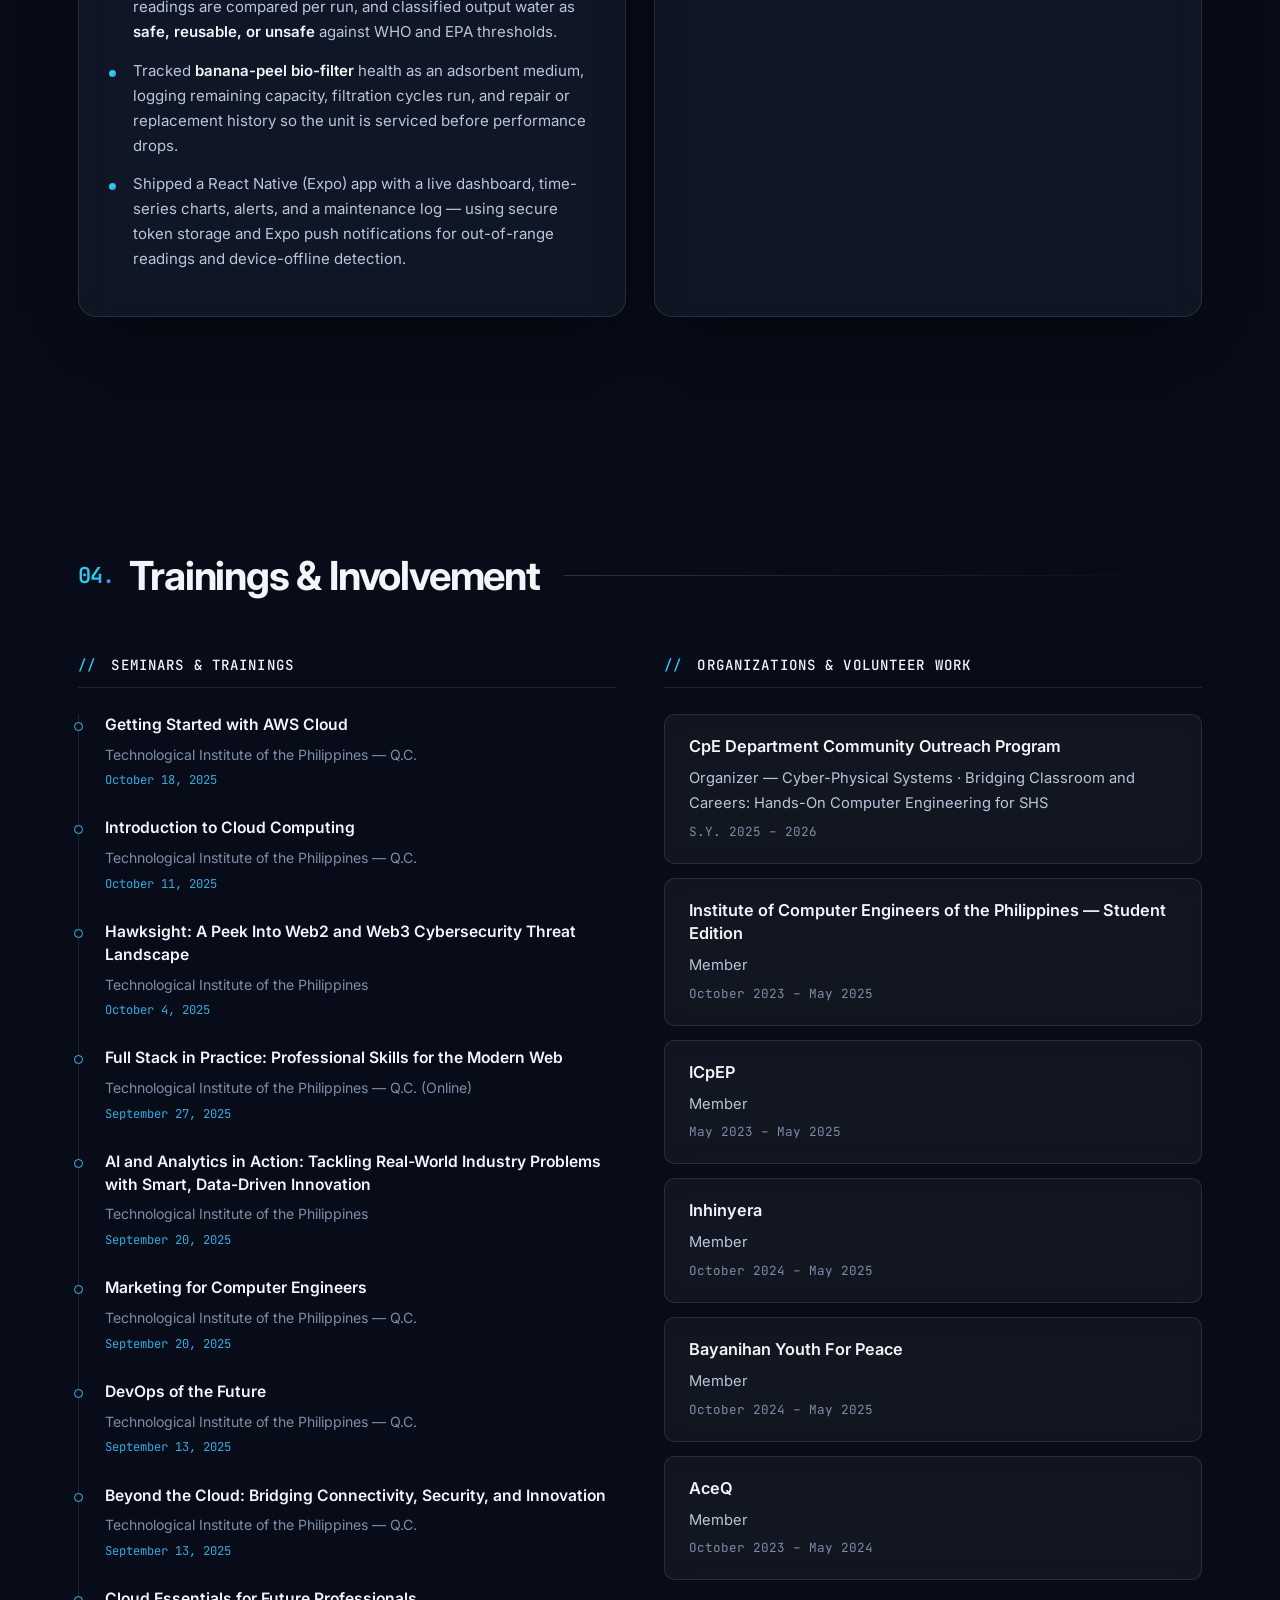
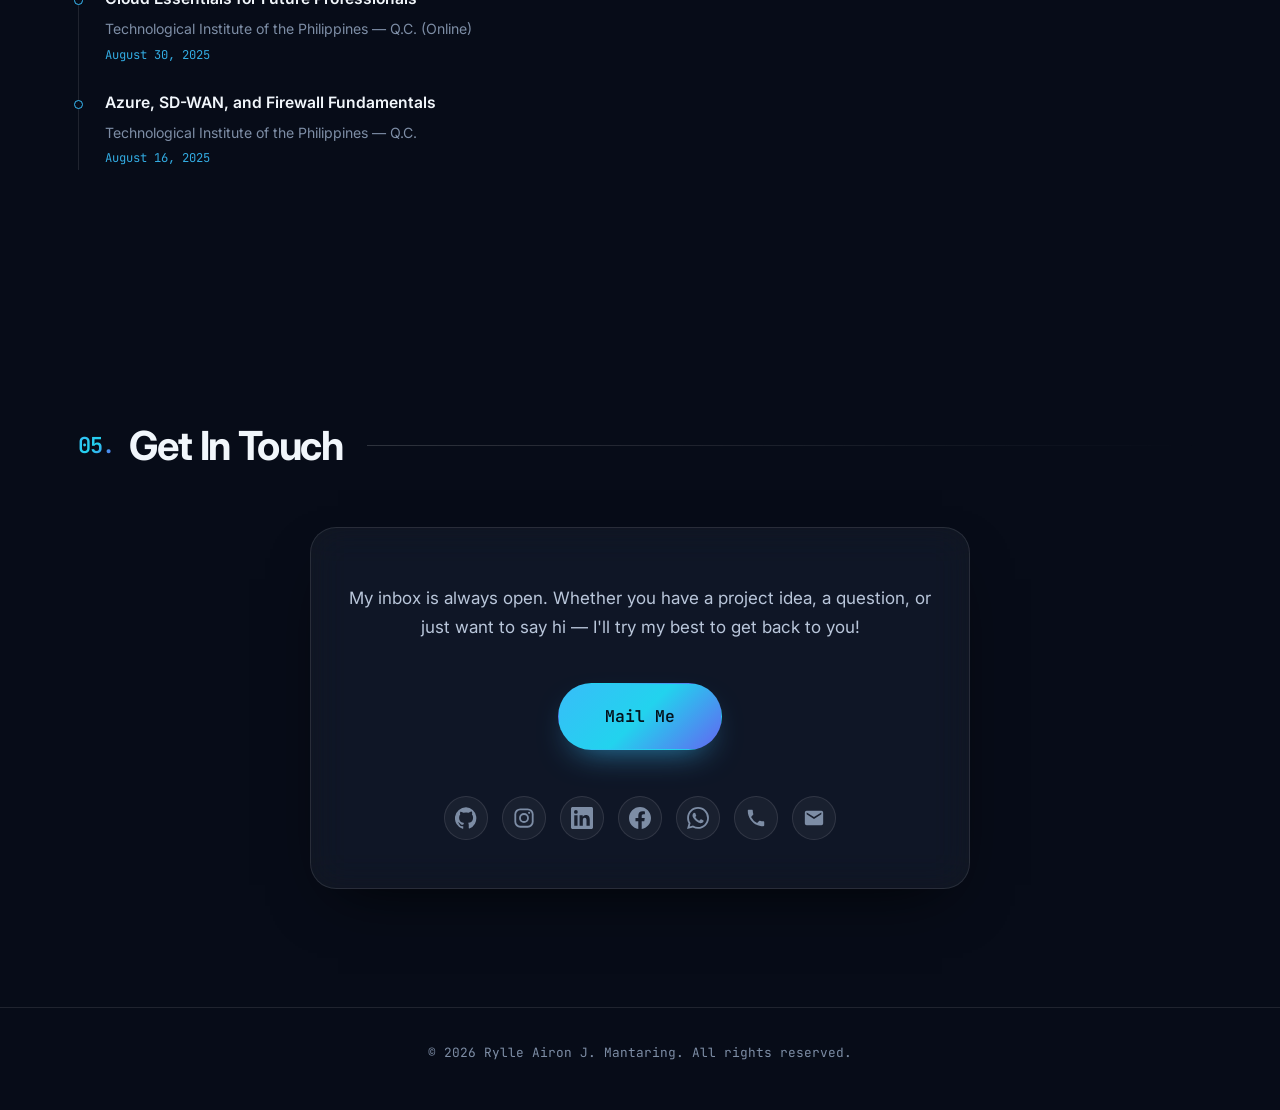
==== commit 2e219c7a: "Add Philippine Properties slideshow and update dates Show current homepage and listings screenshots " ====
--- a/index.html
+++ b/index.html
@@ -178,7 +178,7 @@
         <article class="exp-card">
           <div class="exp__top">
             <h3 class="exp__role">I.T. Intern <span class="at">@</span> <span class="accent">Integrity Realty PH</span></h3>
-            <span class="exp__date mono">Feb 2026 &mdash; Present</span>
+            <span class="exp__date mono">Feb 2026 &mdash; Sept 2026</span>
           </div>
           <p class="exp__meta mono">Project-Based</p>
 
@@ -230,7 +230,7 @@
         <article class="exp-card">
           <div class="exp__top">
             <h3 class="exp__role">Associate Systems Developer <span class="at">@</span> <span class="accent">Bathala Solutions Inc.</span></h3>
-            <span class="exp__date mono">Nov 2024 &mdash; 2025</span>
+            <span class="exp__date mono">Nov 2024 &mdash; Jan 2025</span>
           </div>
           <p class="exp__meta mono">Consultancy &middot; Odoo ERP</p>
 
@@ -275,8 +275,46 @@
 
         <!-- ── Project 1 ── -->
         <article class="card">
-          <img src="assets/projects/philprop.jpg" alt="Philippine Properties homepage with property search"
-               width="1600" height="1000" loading="lazy" />
+          <div class="project-gallery" data-gallery role="group" aria-roledescription="carousel"
+               aria-label="Philippine Properties website screenshots">
+            <div class="project-gallery__stage">
+              <figure class="project-gallery__slide is-active" data-gallery-slide
+                      aria-roledescription="slide" aria-label="1 of 2">
+                <img src="assets/projects/philprop.png"
+                     alt="Philippine Properties homepage with property search"
+                     width="1600" height="1000" loading="lazy" />
+                <figcaption class="project-gallery__caption">Homepage</figcaption>
+              </figure>
+              <figure class="project-gallery__slide" data-gallery-slide
+                      aria-roledescription="slide" aria-label="2 of 2" aria-hidden="true">
+                <img src="assets/projects/philprop-listings.png"
+                     alt="Philippine Properties search results with active property listings and filters"
+                     width="1600" height="1000" loading="lazy" />
+                <figcaption class="project-gallery__caption">Property listings</figcaption>
+              </figure>
+            </div>
+            <button class="project-gallery__nav project-gallery__nav--prev" type="button"
+                    data-gallery-prev aria-label="Previous screenshot">
+              <svg viewBox="0 0 24 24" aria-hidden="true"><path d="m15 18-6-6 6-6" /></svg>
+            </button>
+            <button class="project-gallery__nav project-gallery__nav--next" type="button"
+                    data-gallery-next aria-label="Next screenshot">
+              <svg viewBox="0 0 24 24" aria-hidden="true"><path d="m9 18 6-6-6-6" /></svg>
+            </button>
+            <div class="project-gallery__controls">
+              <div class="project-gallery__dots" aria-label="Choose a screenshot">
+                <button class="project-gallery__dot is-active" type="button" data-gallery-target="0"
+                        aria-label="Show homepage screenshot" aria-current="true"></button>
+                <button class="project-gallery__dot" type="button" data-gallery-target="1"
+                        aria-label="Show property listings screenshot"></button>
+              </div>
+              <button class="project-gallery__play" type="button" data-gallery-toggle
+                      aria-label="Pause slideshow" aria-pressed="false">
+                <svg viewBox="0 0 24 24" aria-hidden="true"><path d="M8 5h3v14H8zM15 5h3v14h-3z" /></svg>
+              </button>
+            </div>
+            <span class="sr-only" data-gallery-status aria-live="off"></span>
+          </div>
 
           <div class="card__body">
             <div class="card__topline">
@@ -287,7 +325,7 @@
               <span class="card__date mono">Feb 2025 &ndash; Sept 2025</span>
             </div>
 
-            <h3 class="card__title">PhilProp <span class="dim">/ IntegrityAI</span></h3>
+            <h3 class="card__title">Philippine Properties</h3>
             <p class="card__sub mono">Full-Stack Real Estate Listing Platform</p>
 
             <ul class="bullets">
@@ -317,7 +355,7 @@
             </ul>
 
             <a class="card__link mono" href="https://philippineproperties.ph/" target="_blank" rel="noopener noreferrer">
-              Visit Live Site <span aria-hidden="true">↗</span>
+              Visit PhilippineProperties.ph <span aria-hidden="true">↗</span>
             </a>
           </div>
         </article>
@@ -538,7 +576,7 @@
                 <li>GoHighLevel</li><li>CRM</li><li>Marketing Automation</li>
                 <li>Webhooks</li><li>n8n</li>
               </ul>
-              <span class="card__date mono">Nov 2024 &ndash; Jan 2025</span>
+              <span class="card__date mono">Feb 2025 &ndash; Sept 2025</span>
             </div>
 
             <h3 class="card__title">Integrity Realty CRM</h3>
--- a/css/styles.css
+++ b/css/styles.css
@@ -486,6 +486,128 @@
   object-fit: cover;
   border-bottom: 1px solid var(--glass-line);
 }
+.project-gallery {
+  position: relative;
+  width: 100%;
+  aspect-ratio: 16 / 10;
+  overflow: hidden;
+  border-bottom: 1px solid var(--glass-line);
+  background: var(--bg);
+}
+.project-gallery__stage,
+.project-gallery__slide {
+  position: absolute;
+  inset: 0;
+}
+.project-gallery__slide {
+  margin: 0;
+  opacity: 0;
+  transform: scale(1.015);
+  transition: opacity 0.55s var(--ease), transform 0.8s var(--ease);
+}
+.project-gallery__slide.is-active {
+  opacity: 1;
+  transform: scale(1);
+}
+.project-gallery__slide img {
+  width: 100%;
+  height: 100%;
+  object-fit: cover;
+}
+.project-gallery__caption {
+  position: absolute;
+  bottom: 18px;
+  left: 18px;
+  padding: 7px 12px;
+  border: 1px solid rgba(255, 255, 255, 0.2);
+  border-radius: 999px;
+  background: rgba(5, 12, 27, 0.76);
+  color: #fff;
+  font-family: var(--mono);
+  font-size: 0.72rem;
+  backdrop-filter: blur(12px);
+}
+.project-gallery__nav,
+.project-gallery__play,
+.project-gallery__dot {
+  display: grid;
+  place-items: center;
+  border: 1px solid rgba(255, 255, 255, 0.28);
+  color: #fff;
+  background: rgba(5, 12, 27, 0.72);
+  cursor: pointer;
+  backdrop-filter: blur(12px);
+  transition: background 0.2s ease, border-color 0.2s ease, transform 0.2s ease;
+}
+.project-gallery__nav:hover,
+.project-gallery__play:hover,
+.project-gallery__dot:hover {
+  background: var(--accent);
+  border-color: var(--accent);
+  color: var(--bg);
+}
+.project-gallery__nav:focus-visible,
+.project-gallery__play:focus-visible,
+.project-gallery__dot:focus-visible {
+  outline: 2px solid var(--accent);
+  outline-offset: 3px;
+}
+.project-gallery__nav {
+  position: absolute;
+  top: 50%;
+  width: 40px;
+  height: 40px;
+  border-radius: 50%;
+  transform: translateY(-50%);
+}
+.project-gallery__nav:hover { transform: translateY(-50%) scale(1.06); }
+.project-gallery__nav svg,
+.project-gallery__play svg {
+  width: 18px;
+  height: 18px;
+  fill: none;
+  stroke: currentColor;
+  stroke-width: 2;
+  stroke-linecap: round;
+  stroke-linejoin: round;
+}
+.project-gallery__nav--prev { left: 16px; }
+.project-gallery__nav--next { right: 16px; }
+.project-gallery__controls {
+  position: absolute;
+  right: 16px;
+  bottom: 16px;
+  display: flex;
+  align-items: center;
+  gap: 10px;
+}
+.project-gallery__dots {
+  display: flex;
+  gap: 6px;
+  align-items: center;
+  padding: 8px 10px;
+  border: 1px solid rgba(255, 255, 255, 0.2);
+  border-radius: 999px;
+  background: rgba(5, 12, 27, 0.72);
+  backdrop-filter: blur(12px);
+}
+.project-gallery__dot {
+  width: 8px;
+  height: 8px;
+  padding: 0;
+  border: 0;
+  border-radius: 999px;
+  background: rgba(255, 255, 255, 0.48);
+}
+.project-gallery__dot.is-active {
+  width: 20px;
+  background: var(--accent);
+}
+.project-gallery__play {
+  width: 36px;
+  height: 36px;
+  border-radius: 50%;
+}
 .card__body { padding: 26px 28px 30px; display: flex; flex-direction: column; flex: 1; }
 
 .card__topline {
@@ -693,6 +815,10 @@
   .contact { padding: 40px 22px 36px; }
   .hero__cta .btn { flex: 1 1 auto; text-align: center; }
   .tech { grid-template-columns: repeat(2, 1fr); }
+  .project-gallery__caption { bottom: 12px; left: 12px; }
+  .project-gallery__controls { right: 12px; bottom: 12px; gap: 7px; }
+  .project-gallery__nav--prev { left: 10px; }
+  .project-gallery__nav--next { right: 10px; }
 }
 
 @media (prefers-reduced-motion: reduce) {
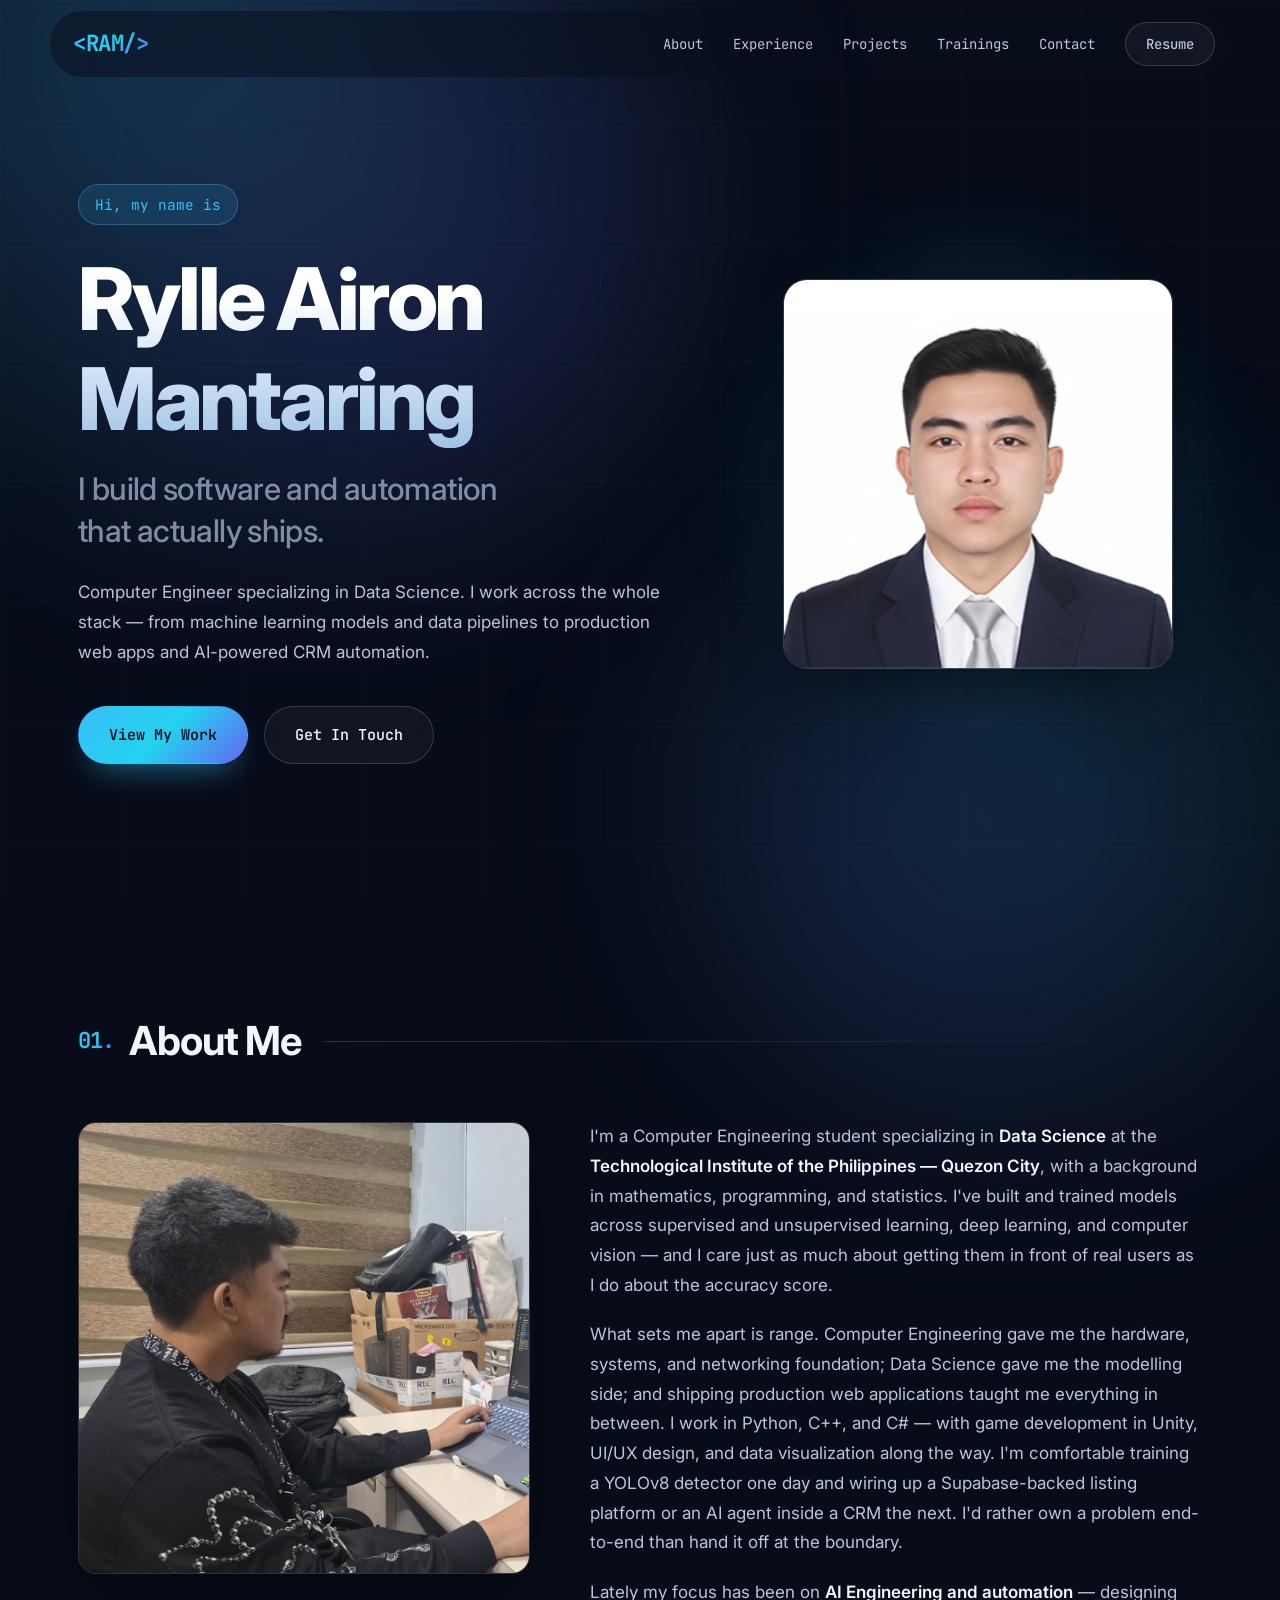
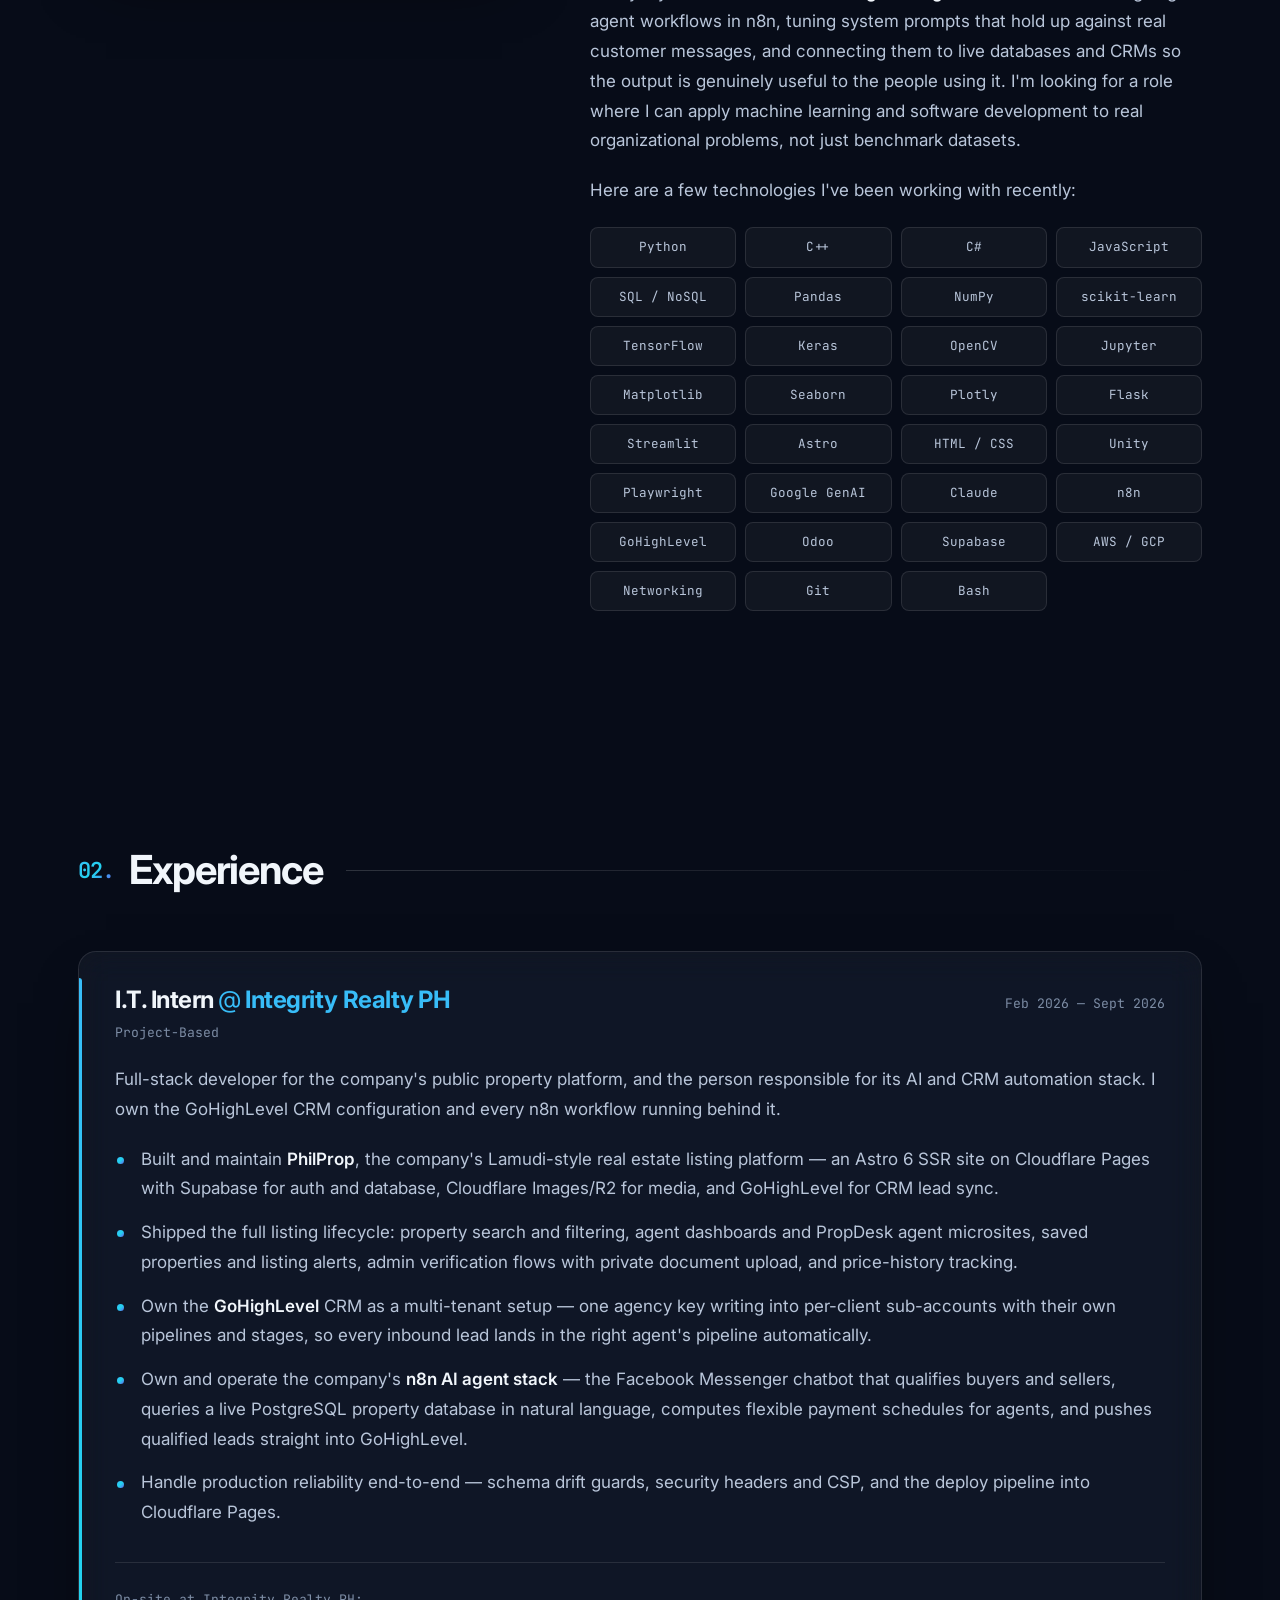
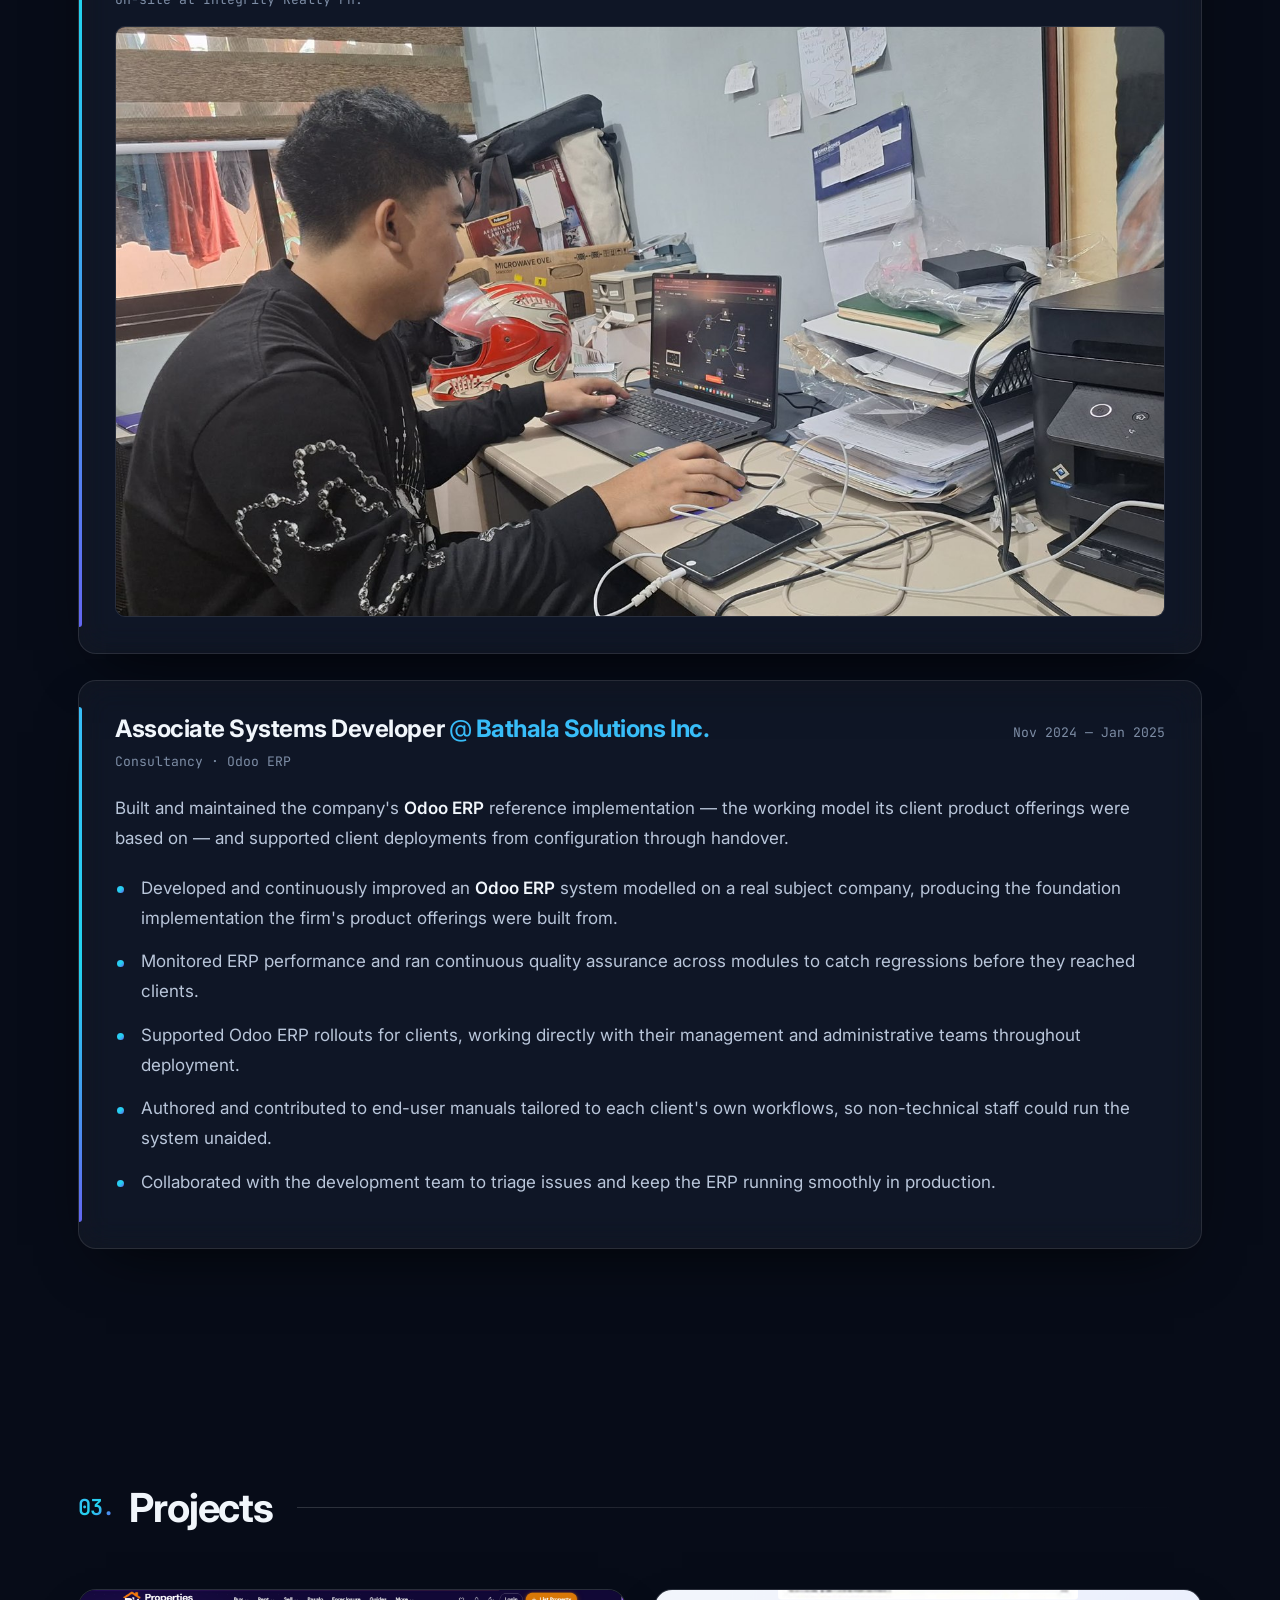
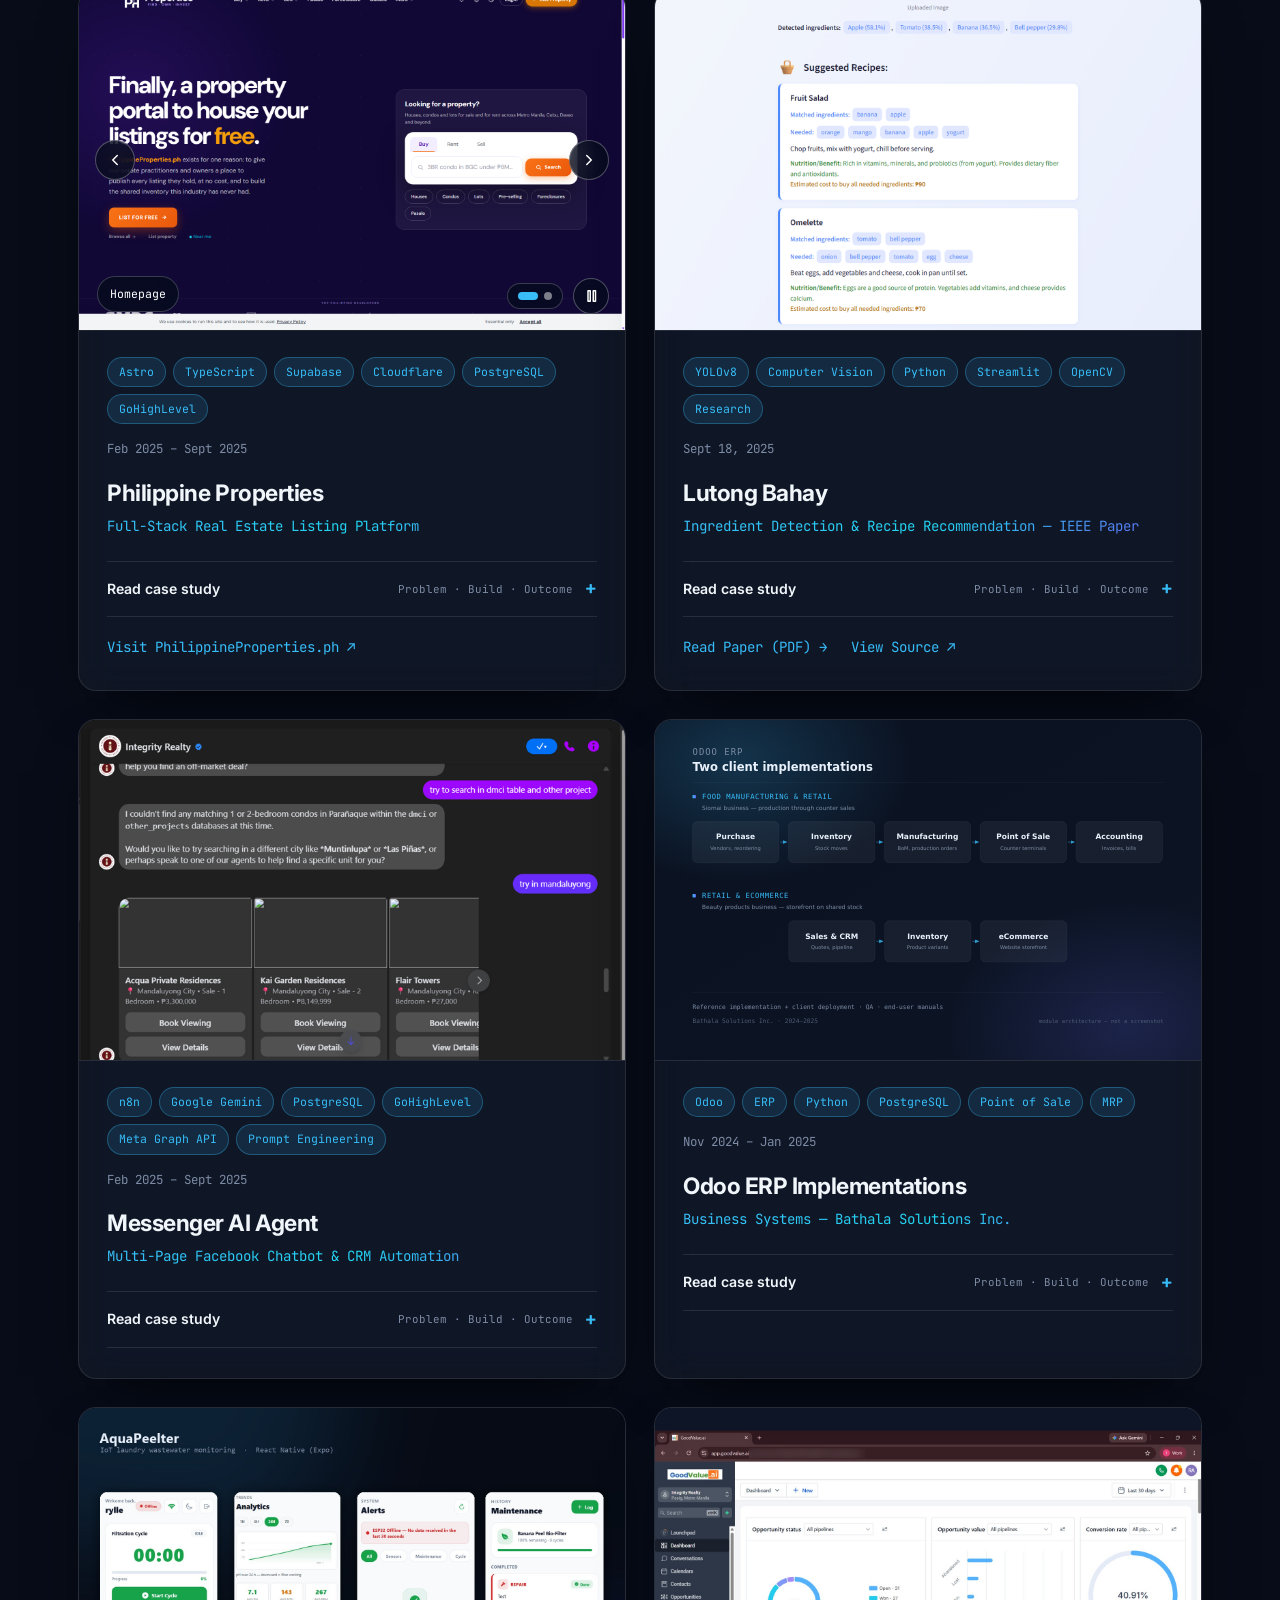
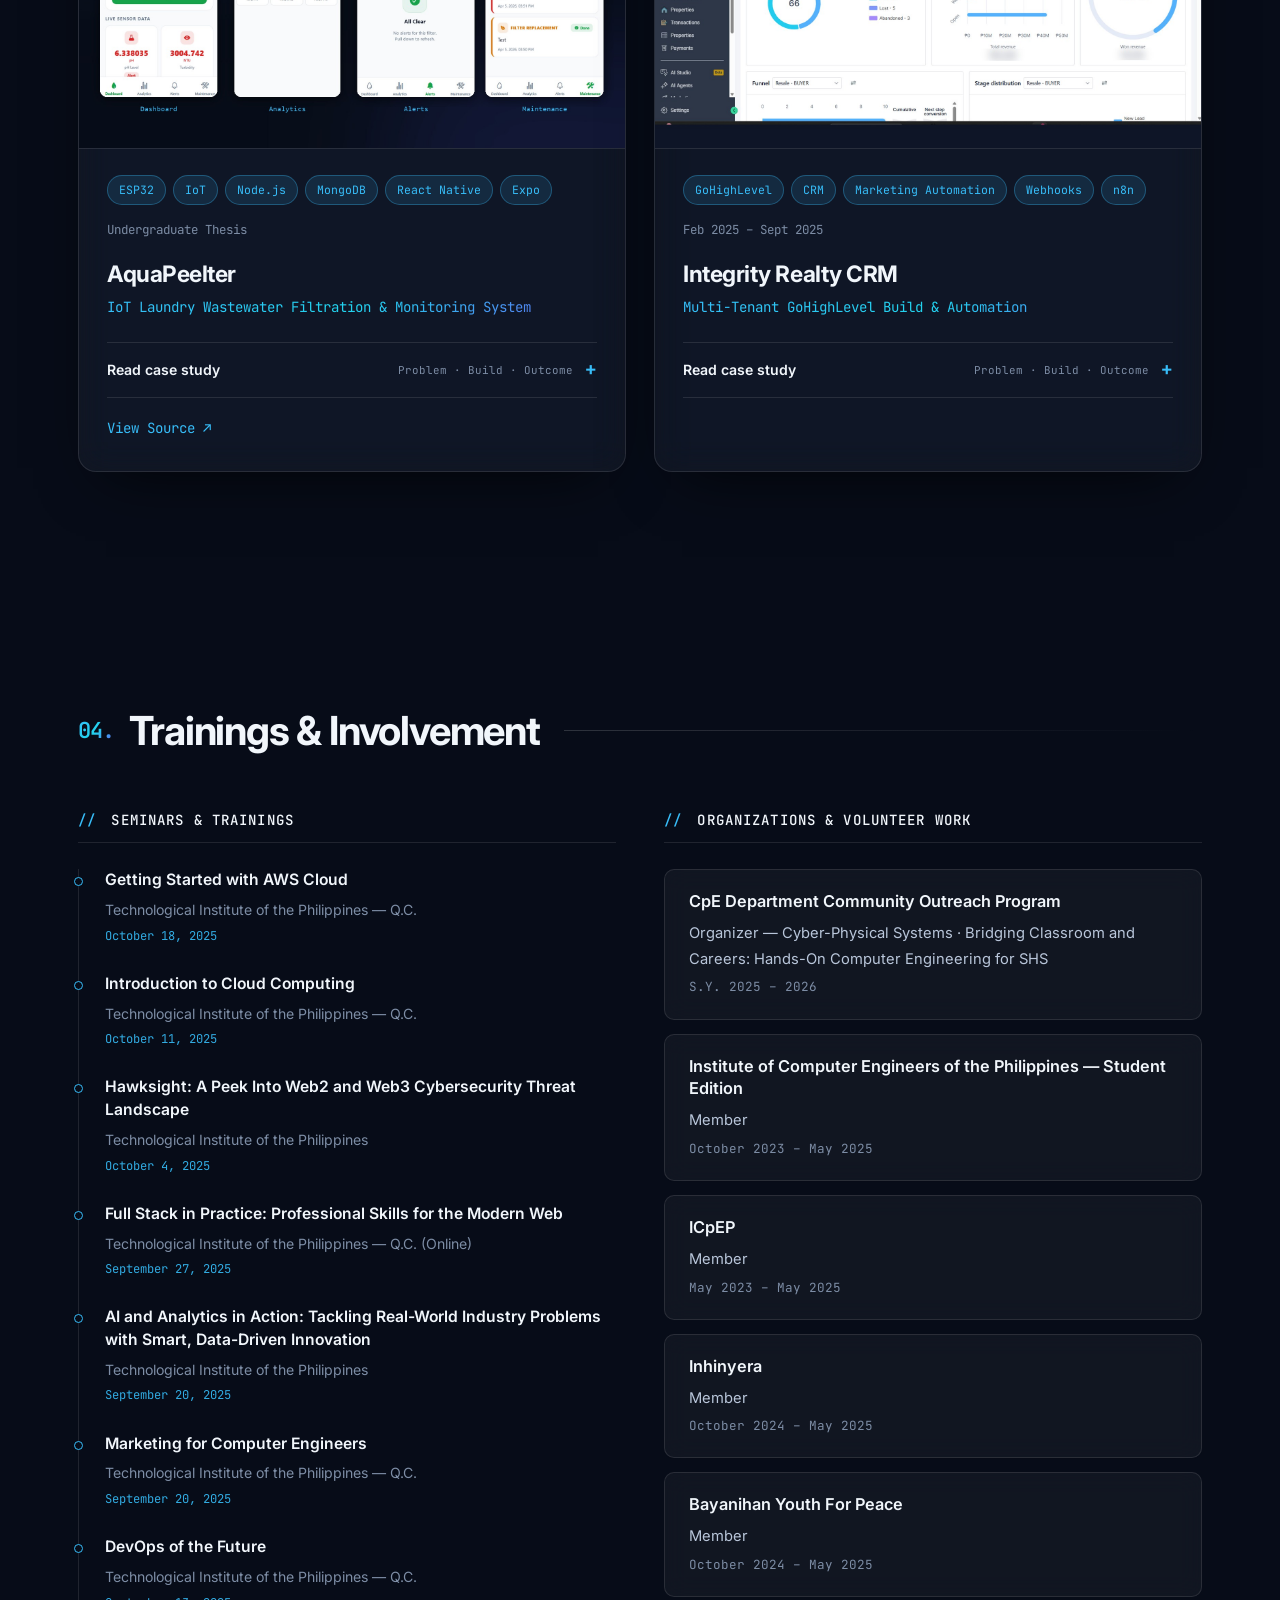
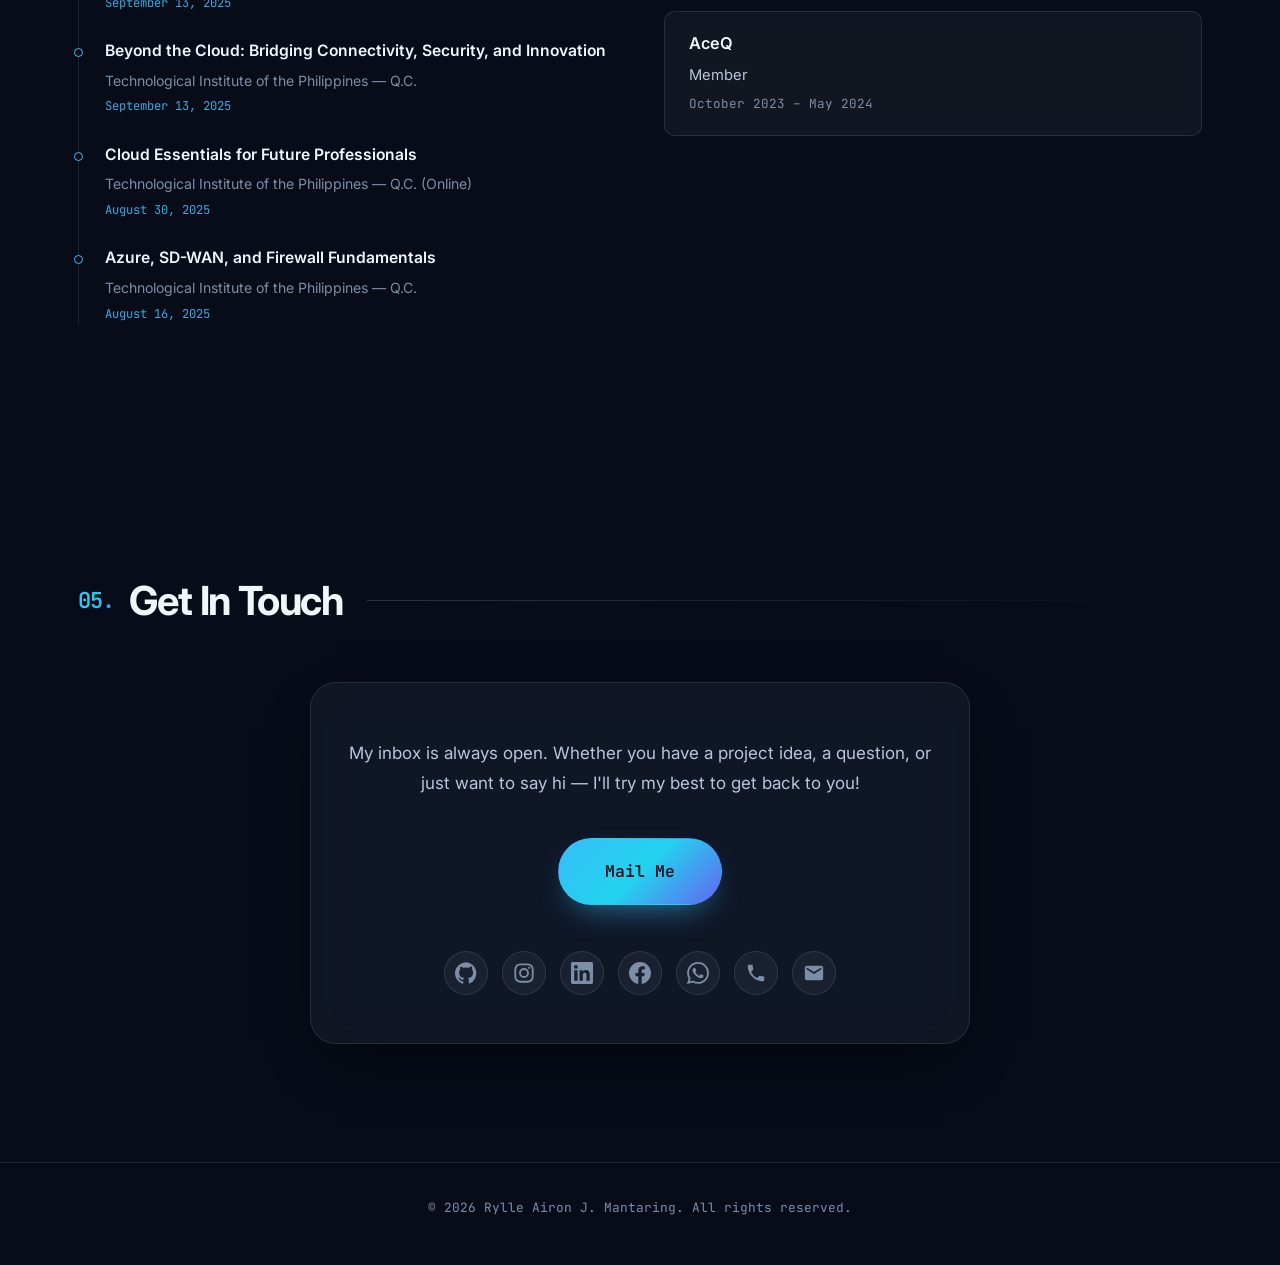
==== commit d07aa24d: "Add project case studies and source links Expand all project cards with concise problem, build, and " ====
--- a/index.html
+++ b/index.html
@@ -328,35 +328,29 @@
             <h3 class="card__title">Philippine Properties</h3>
             <p class="card__sub mono">Full-Stack Real Estate Listing Platform</p>
 
-            <ul class="bullets">
-              <li>
-                Built a Lamudi-style property marketplace for the Philippine market using
-                Astro 6 with server-side rendering, deployed to Cloudflare Pages and backed
-                by Supabase auth and PostgreSQL.
-              </li>
-              <li>
-                Implemented role-based access for buyers, agents, and admins — including
-                agent verification with private government-ID and PRC-license uploads stored
-                in Cloudflare R2.
-              </li>
-              <li>
-                Engineered the media pipeline on Cloudflare Images with responsive variants,
-                plus row-level-security-aware API endpoints for privileged admin operations.
-              </li>
-              <li>
-                Integrated GoHighLevel CRM so every property inquiry syncs to the correct
-                agency sub-account, pipeline, and stage automatically.
-              </li>
-              <li>
-                Wrote a schema-verification tool that validates every database query against
-                a live schema snapshot before deploy, eliminating a recurring class of
-                production outage.
-              </li>
-            </ul>
-
-            <a class="card__link mono" href="https://philippineproperties.ph/" target="_blank" rel="noopener noreferrer">
-              Visit PhilippineProperties.ph <span aria-hidden="true">↗</span>
-            </a>
+            <details class="case-study">
+              <summary>Read case study <span class="case-study__hint">Problem · Build · Outcome</span></summary>
+              <dl class="case-study__facts">
+                <div>
+                  <dt>Problem</dt>
+                  <dd>Property buyers and agents needed a searchable Philippine listings marketplace with dependable listing and inquiry workflows.</dd>
+                </div>
+                <div>
+                  <dt>Build</dt>
+                  <dd>Built an Astro SSR platform with buyer, agent, and admin roles; property search; agent microsites; saved listings and alerts; verification; and GoHighLevel lead sync.</dd>
+                </div>
+                <div>
+                  <dt>Outcome</dt>
+                  <dd>Delivered a live marketplace covering the listing lifecycle, with property inquiries routed into the appropriate agency CRM pipeline.</dd>
+                </div>
+              </dl>
+            </details>
+
+            <div class="card__links">
+              <a class="card__link mono" href="https://philippineproperties.ph/" target="_blank" rel="noopener noreferrer">
+                Visit PhilippineProperties.ph <span aria-hidden="true">↗</span>
+              </a>
+            </div>
           </div>
         </article>
 
@@ -378,36 +372,32 @@
             <h3 class="card__title">Lutong Bahay</h3>
             <p class="card__sub mono">Ingredient Detection &amp; Recipe Recommendation — IEEE Paper</p>
 
-            <ul class="bullets">
-              <li>
-                Built a web application that detects food ingredients from an uploaded photo
-                and recommends recipes from what the user already has at home — aimed at
-                reducing household food waste.
-              </li>
-              <li>
-                Trained a <strong>YOLOv8</strong> object detection model on a custom dataset
-                of 76 common ingredients, using data augmentation and hyperparameter tuning,
-                optimized to train on CPU without GPU acceleration.
-              </li>
-              <li>
-                Designed a recipe-matching engine over a Filipino and international recipe
-                database that ranks suggestions by matched-ingredient count and surfaces
-                instructions, nutrition facts, estimated cost, and the cost of missing items.
-              </li>
-              <li>
-                Achieved <strong>0.91 mAP@0.5</strong> on ingredient detection across 100
-                held-out test images, with recipe recommendations rated relevant in
-                <strong>93 of 100</strong> cases by an independent user panel.
-              </li>
-              <li>
-                Delivered the interface in Streamlit with custom CSS, colour-coded matched
-                and missing ingredients, and explicit feedback when no recipe matches.
-              </li>
-            </ul>
-
-            <a class="card__link mono" href="assets/lutong-bahay-paper.pdf" target="_blank" rel="noopener">
-              Read Paper (PDF) <span aria-hidden="true">→</span>
-            </a>
+            <details class="case-study">
+              <summary>Read case study <span class="case-study__hint">Problem · Build · Outcome</span></summary>
+              <dl class="case-study__facts">
+                <div>
+                  <dt>Problem</dt>
+                  <dd>People often have ingredients at home but need help identifying them and finding recipes that use what they already have.</dd>
+                </div>
+                <div>
+                  <dt>Build</dt>
+                  <dd>Built a Streamlit app around a YOLOv8 model trained on 76 ingredient classes, with recipe matching, nutrition and cost details, and clear matched/missing ingredient feedback.</dd>
+                </div>
+                <div>
+                  <dt>Outcome</dt>
+                  <dd>Recorded 0.91 mAP@0.5 across 100 held-out test images; an independent panel marked recommendations relevant in 93 of 100 evaluations.</dd>
+                </div>
+              </dl>
+            </details>
+
+            <div class="card__links">
+              <a class="card__link mono" href="assets/lutong-bahay-paper.pdf" target="_blank" rel="noopener">
+                Read Paper (PDF) <span aria-hidden="true">→</span>
+              </a>
+              <a class="card__link mono" href="https://github.com/RylleLang/ingredient-recipe-app" target="_blank" rel="noopener noreferrer">
+                View Source <span aria-hidden="true">↗</span>
+              </a>
+            </div>
           </div>
         </article>
 
@@ -429,34 +419,23 @@
             <h3 class="card__title">Messenger AI Agent</h3>
             <p class="card__sub mono">Multi-Page Facebook Chatbot &amp; CRM Automation</p>
 
-            <ul class="bullets">
-              <li>
-                Built a production Facebook Messenger AI agent in <strong>n8n</strong> that
-                handles inbound property inquiries for the company's pages, with webhook
-                verification, multi-page routing, and per-page access tokens.
-              </li>
-              <li>
-                Runs two distinct personas from one workflow — a customer-facing broker that
-                qualifies buyers and sellers, and an internal agent mode that queries the
-                property database and generates full payment schedules with discount and
-                closing-fee computations.
-              </li>
-              <li>
-                Gave the agent live SQL access over a PostgreSQL property database spanning
-                scraped market data and developer inventories, with strict query guardrails
-                to keep generated SQL safe and performant.
-              </li>
-              <li>
-                Persisted conversation state per sender using Postgres-backed chat memory,
-                and handled Facebook ad-referral context so the greeting adapts to whichever
-                ad the user came from.
-              </li>
-              <li>
-                Pushed qualified leads into <strong>GoHighLevel</strong> via webhook,
-                capturing contact details and originating page so agents get an actionable
-                CRM record instead of a raw chat log.
-              </li>
-            </ul>
+            <details class="case-study">
+              <summary>Read case study <span class="case-study__hint">Problem · Build · Outcome</span></summary>
+              <dl class="case-study__facts">
+                <div>
+                  <dt>Problem</dt>
+                  <dd>Property teams needed a consistent way to handle buyer and seller questions across multiple Facebook pages and preserve each conversation's context.</dd>
+                </div>
+                <div>
+                  <dt>Build</dt>
+                  <dd>Connected Messenger webhooks to an n8n agent with separate customer and internal modes, guarded property-data queries, persistent chat memory, and GoHighLevel handoff.</dd>
+                </div>
+                <div>
+                  <dt>Outcome</dt>
+                  <dd>Qualified conversations can carry their originating page and contact context into CRM, while the internal mode can look up listings and prepare payment estimates.</dd>
+                </div>
+              </dl>
+            </details>
           </div>
         </article>
 
@@ -479,33 +458,23 @@
             <h3 class="card__title">Odoo ERP Implementations</h3>
             <p class="card__sub mono">Business Systems &mdash; Bathala Solutions Inc.</p>
 
-            <ul class="bullets">
-              <li>
-                Built Odoo ERP systems for two live businesses, modelled on real operations
-                so they could double as the reference implementation behind the company's
-                client product offerings.
-              </li>
-              <li>
-                <strong>Food manufacturing &amp; retail (siomai):</strong> configured the full
-                production-to-counter chain &mdash; Purchase and vendor reordering, Inventory
-                stock moves, Manufacturing with Bills of Materials and production orders,
-                Point of Sale terminals, and Invoicing.
-              </li>
-              <li>
-                <strong>Beauty products retail:</strong> set up Sales and CRM for quotations
-                and pipeline, Inventory with product variants, and a Website/eCommerce
-                storefront running against the same stock.
-              </li>
-              <li>
-                Ran continuous quality assurance across modules to catch regressions before
-                they reached clients, and supported deployments alongside client management
-                and administrative teams.
-              </li>
-              <li>
-                Wrote end-user manuals tailored to each client's own workflows so
-                non-technical staff could operate the system unaided.
-              </li>
-            </ul>
+            <details class="case-study">
+              <summary>Read case study <span class="case-study__hint">Problem · Build · Outcome</span></summary>
+              <dl class="case-study__facts">
+                <div>
+                  <dt>Problem</dt>
+                  <dd>Two businesses needed ERP workflows that fit their day-to-day operations rather than disconnected tools and manual handoffs.</dd>
+                </div>
+                <div>
+                  <dt>Build</dt>
+                  <dd>Configured Odoo purchasing, inventory, manufacturing, POS, and invoicing for a food manufacturer; set up sales, CRM, inventory, and eCommerce for a beauty retailer.</dd>
+                </div>
+                <div>
+                  <dt>Outcome</dt>
+                  <dd>Delivered two working reference implementations, supported deployment and QA, and wrote workflow-specific guides for non-technical users.</dd>
+                </div>
+              </dl>
+            </details>
           </div>
         </article>
 
@@ -527,38 +496,29 @@
             <h3 class="card__title">AquaPeelter</h3>
             <p class="card__sub mono">IoT Laundry Wastewater Filtration &amp; Monitoring System</p>
 
-            <ul class="bullets">
-              <li>
-                Built an end-to-end IoT system that filters laundry wastewater and grades it
-                for safe reuse &mdash; <strong>ESP32 sensors</strong> through a REST API to a
-                mobile app, hardware to interface.
-              </li>
-              <li>
-                Wrote ESP32 firmware that samples pH, turbidity (NTU), and TDS (ppm) at both
-                pre- and post-filter taps, then <strong>signs each telemetry payload with
-                HMAC-SHA256</strong> so the API can reject spoofed device data.
-              </li>
-              <li>
-                Built a Node/Express API with JWT authentication, per-route rate limiting,
-                payload validation, and Winston logging, backed by MongoDB with compound
-                indexes for time-range queries and a 90-day TTL to cap storage growth.
-              </li>
-              <li>
-                Modelled discrete filtration cycles so pre- and post-filter readings are
-                compared per run, and classified output water as <strong>safe, reusable, or
-                unsafe</strong> against WHO and EPA thresholds.
-              </li>
-              <li>
-                Tracked <strong>banana-peel bio-filter</strong> health as an adsorbent medium,
-                logging remaining capacity, filtration cycles run, and repair or replacement
-                history so the unit is serviced before performance drops.
-              </li>
-              <li>
-                Shipped a React Native (Expo) app with a live dashboard, time-series charts,
-                alerts, and a maintenance log &mdash; using secure token storage and Expo push
-                notifications for out-of-range readings and device-offline detection.
-              </li>
-            </ul>
+            <details class="case-study">
+              <summary>Read case study <span class="case-study__hint">Problem · Build · Outcome</span></summary>
+              <dl class="case-study__facts">
+                <div>
+                  <dt>Problem</dt>
+                  <dd>A laundry-water filtration prototype needed a way to monitor water quality across filter cycles and track filter maintenance.</dd>
+                </div>
+                <div>
+                  <dt>Build</dt>
+                  <dd>Connected ESP32 pH, turbidity, and TDS sensors to a signed-telemetry API, MongoDB cycle records, and an Expo app with charts, alerts, and maintenance history.</dd>
+                </div>
+                <div>
+                  <dt>Outcome</dt>
+                  <dd>Provides per-cycle readings and classifications against reference thresholds, with device alerts and bio-filter service history; no water-safety performance claim is implied.</dd>
+                </div>
+              </dl>
+            </details>
+
+            <div class="card__links">
+              <a class="card__link mono" href="https://github.com/RylleLang/AquaPeelter" target="_blank" rel="noopener noreferrer">
+                View Source <span aria-hidden="true">↗</span>
+              </a>
+            </div>
           </div>
         </article>
 
@@ -582,27 +542,23 @@
             <h3 class="card__title">Integrity Realty CRM</h3>
             <p class="card__sub mono">Multi-Tenant GoHighLevel Build &amp; Automation</p>
 
-            <ul class="bullets">
-              <li>
-                Built and own the company's entire <strong>GoHighLevel</strong> CRM &mdash;
-                a multi-tenant setup where one agency key writes into per-client sub-accounts,
-                each with its own pipelines and stages.
-              </li>
-              <li>
-                Wired inbound property inquiries from Facebook Messenger, the website chatbot,
-                and web forms into the CRM by webhook, so every lead lands in the correct
-                agent's pipeline automatically instead of in a shared inbox.
-              </li>
-              <li>
-                Captured lead context on entry &mdash; contact details plus the originating
-                page or ad &mdash; giving agents an actionable record rather than a raw chat
-                transcript.
-              </li>
-              <li>
-                Connected the CRM to the <strong>n8n</strong> AI agent stack so qualified
-                conversations become opportunities without manual re-entry.
-              </li>
-            </ul>
+            <details class="case-study">
+              <summary>Read case study <span class="case-study__hint">Problem · Build · Outcome</span></summary>
+              <dl class="case-study__facts">
+                <div>
+                  <dt>Problem</dt>
+                  <dd>Property inquiries from chat, web forms, and ads needed to reach the right agents without losing the source and contact context.</dd>
+                </div>
+                <div>
+                  <dt>Build</dt>
+                  <dd>Configured a multi-tenant GoHighLevel setup with per-client sub-accounts and pipelines, webhook intake, and n8n qualification handoff.</dd>
+                </div>
+                <div>
+                  <dt>Outcome</dt>
+                  <dd>Routes inquiries into the appropriate agent pipeline with actionable contact and source context instead of leaving them in a shared inbox.</dd>
+                </div>
+              </dl>
+            </details>
           </div>
         </article>
 
--- a/css/styles.css
+++ b/css/styles.css
@@ -610,6 +610,68 @@
 }
 .card__body { padding: 26px 28px 30px; display: flex; flex-direction: column; flex: 1; }
 
+.case-study {
+  margin-top: 2px;
+  border-top: 1px solid var(--glass-line);
+  border-bottom: 1px solid var(--glass-line);
+}
+.case-study > summary {
+  display: flex;
+  align-items: center;
+  justify-content: space-between;
+  gap: 12px;
+  padding: 15px 0;
+  color: var(--text-bright);
+  font-size: 0.88rem;
+  font-weight: 600;
+  cursor: pointer;
+  list-style: none;
+}
+.case-study > summary::-webkit-details-marker { display: none; }
+.case-study > summary::after {
+  content: "+";
+  color: var(--accent);
+  font-family: var(--mono);
+  font-size: 1.2rem;
+  line-height: 1;
+}
+.case-study[open] > summary::after { content: "\2212"; }
+.case-study > summary:focus-visible {
+  outline: 2px solid var(--accent);
+  outline-offset: 4px;
+  border-radius: 2px;
+}
+.case-study__hint {
+  margin-left: auto;
+  color: var(--text-muted);
+  font-family: var(--mono);
+  font-size: 0.68rem;
+  font-weight: 400;
+}
+.case-study__facts {
+  display: grid;
+  gap: 14px;
+  margin: 0;
+  padding: 0 0 18px;
+}
+.case-study__facts > div {
+  display: grid;
+  grid-template-columns: 76px minmax(0, 1fr);
+  gap: 12px;
+}
+.case-study__facts dt {
+  color: var(--accent);
+  font-family: var(--mono);
+  font-size: 0.72rem;
+  padding-top: 2px;
+}
+.case-study__facts dd {
+  margin: 0;
+  color: var(--text-muted);
+  font-size: 0.86rem;
+  line-height: 1.65;
+}
+
 .card__topline {
   display: flex;
   flex-wrap: wrap;
@@ -643,10 +705,15 @@
 .card .bullets li { font-size: 0.94rem; line-height: 1.65; }
 
 .card__link {
+  font-size: 0.88rem;
+  align-self: flex-start;
+}
+.card__links {
+  display: flex;
+  flex-wrap: wrap;
+  gap: 10px 24px;
   margin-top: auto;
   padding-top: 18px;
-  font-size: 0.88rem;
-  align-self: flex-start;
 }
 .card__link:hover { color: var(--text-bright); }
 
@@ -819,6 +886,8 @@
   .project-gallery__controls { right: 12px; bottom: 12px; gap: 7px; }
   .project-gallery__nav--prev { left: 10px; }
   .project-gallery__nav--next { right: 10px; }
+  .case-study__hint { font-size: 0.62rem; }
+  .case-study__facts > div { grid-template-columns: 1fr; gap: 4px; }
 }
 
 @media (prefers-reduced-motion: reduce) {
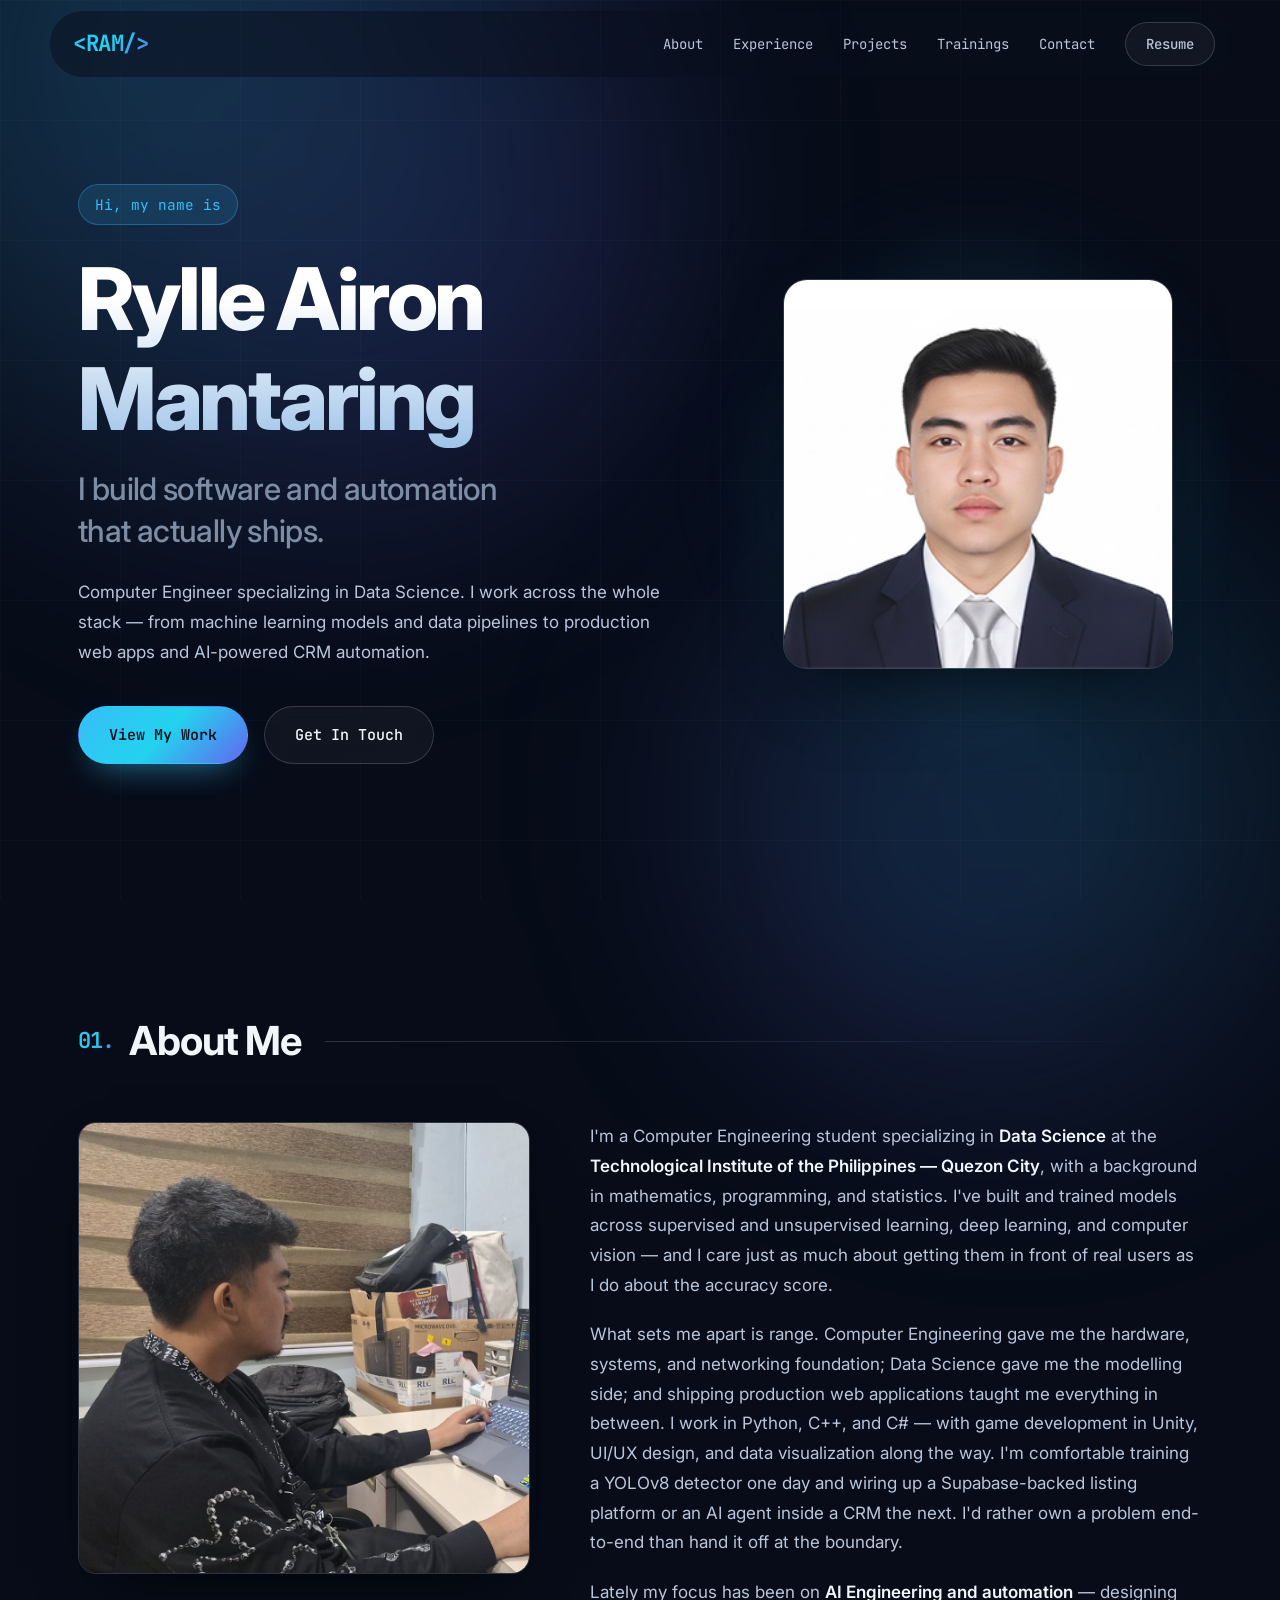
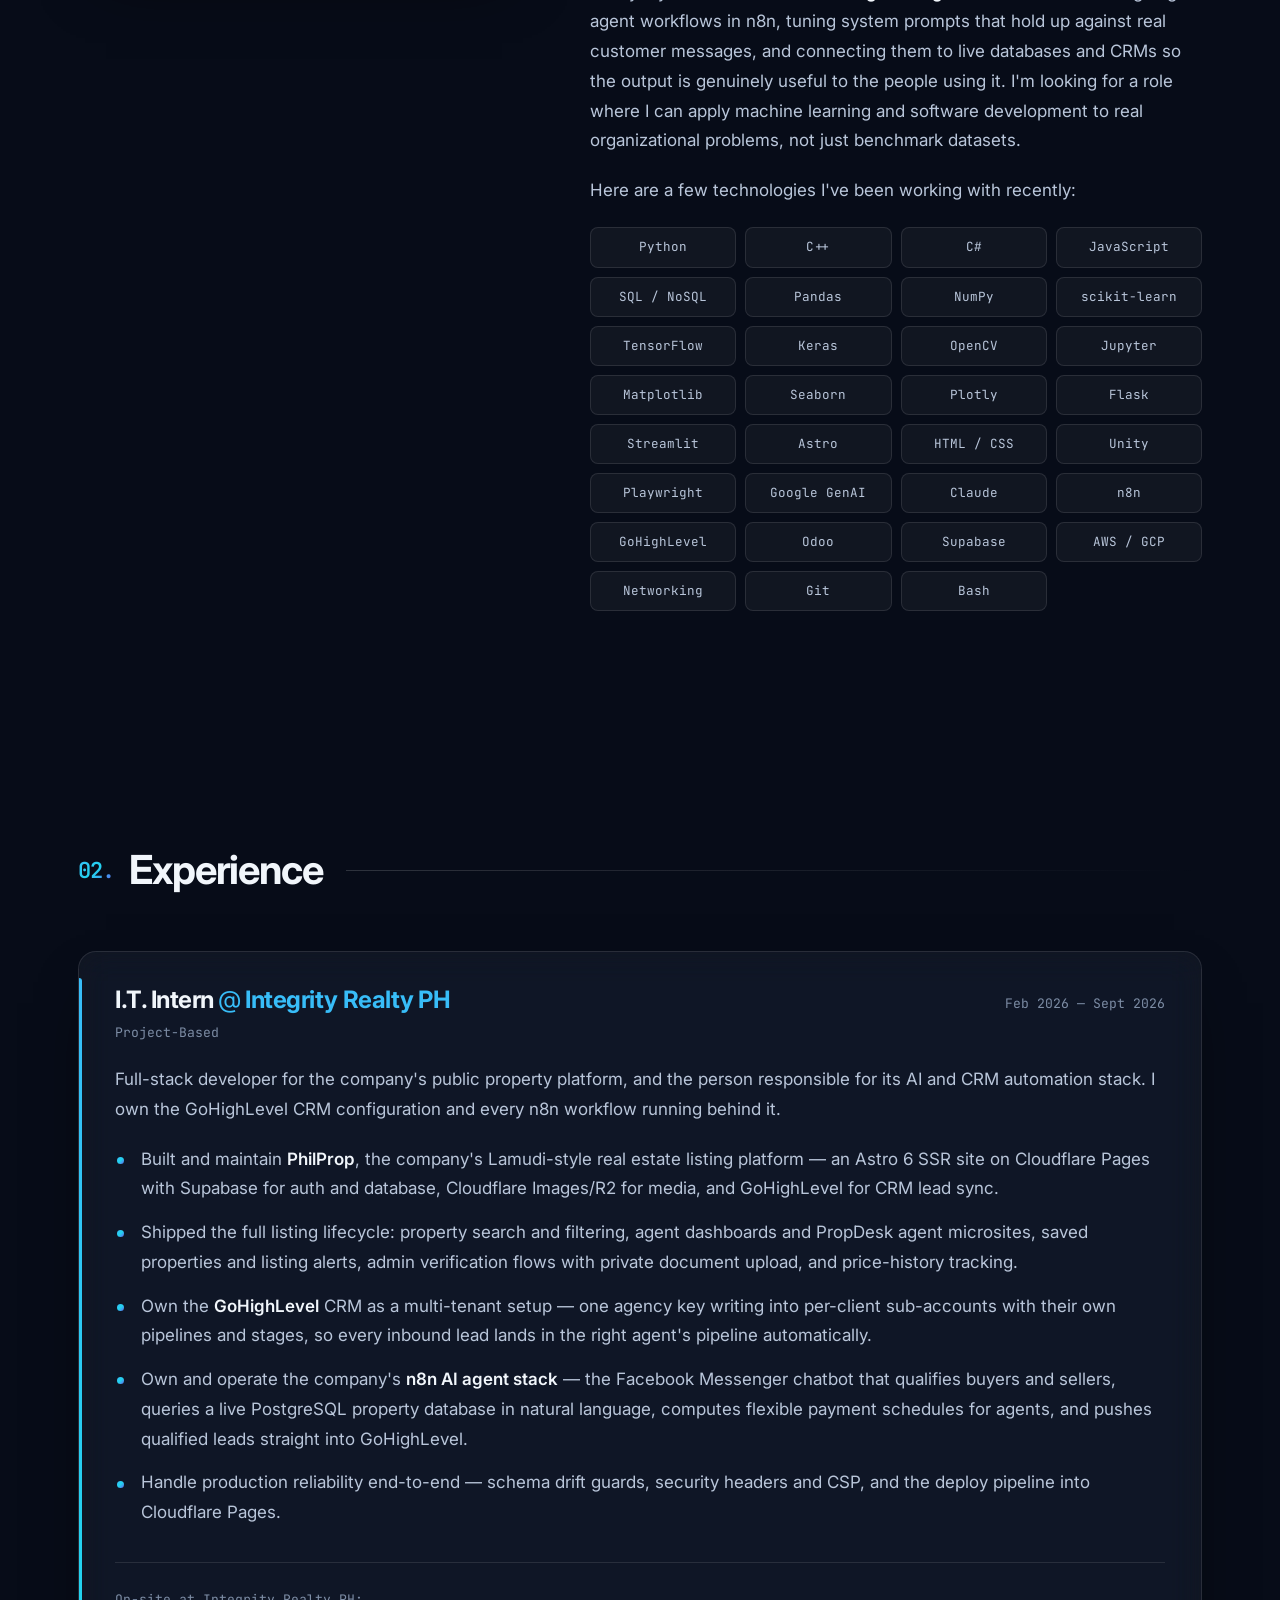
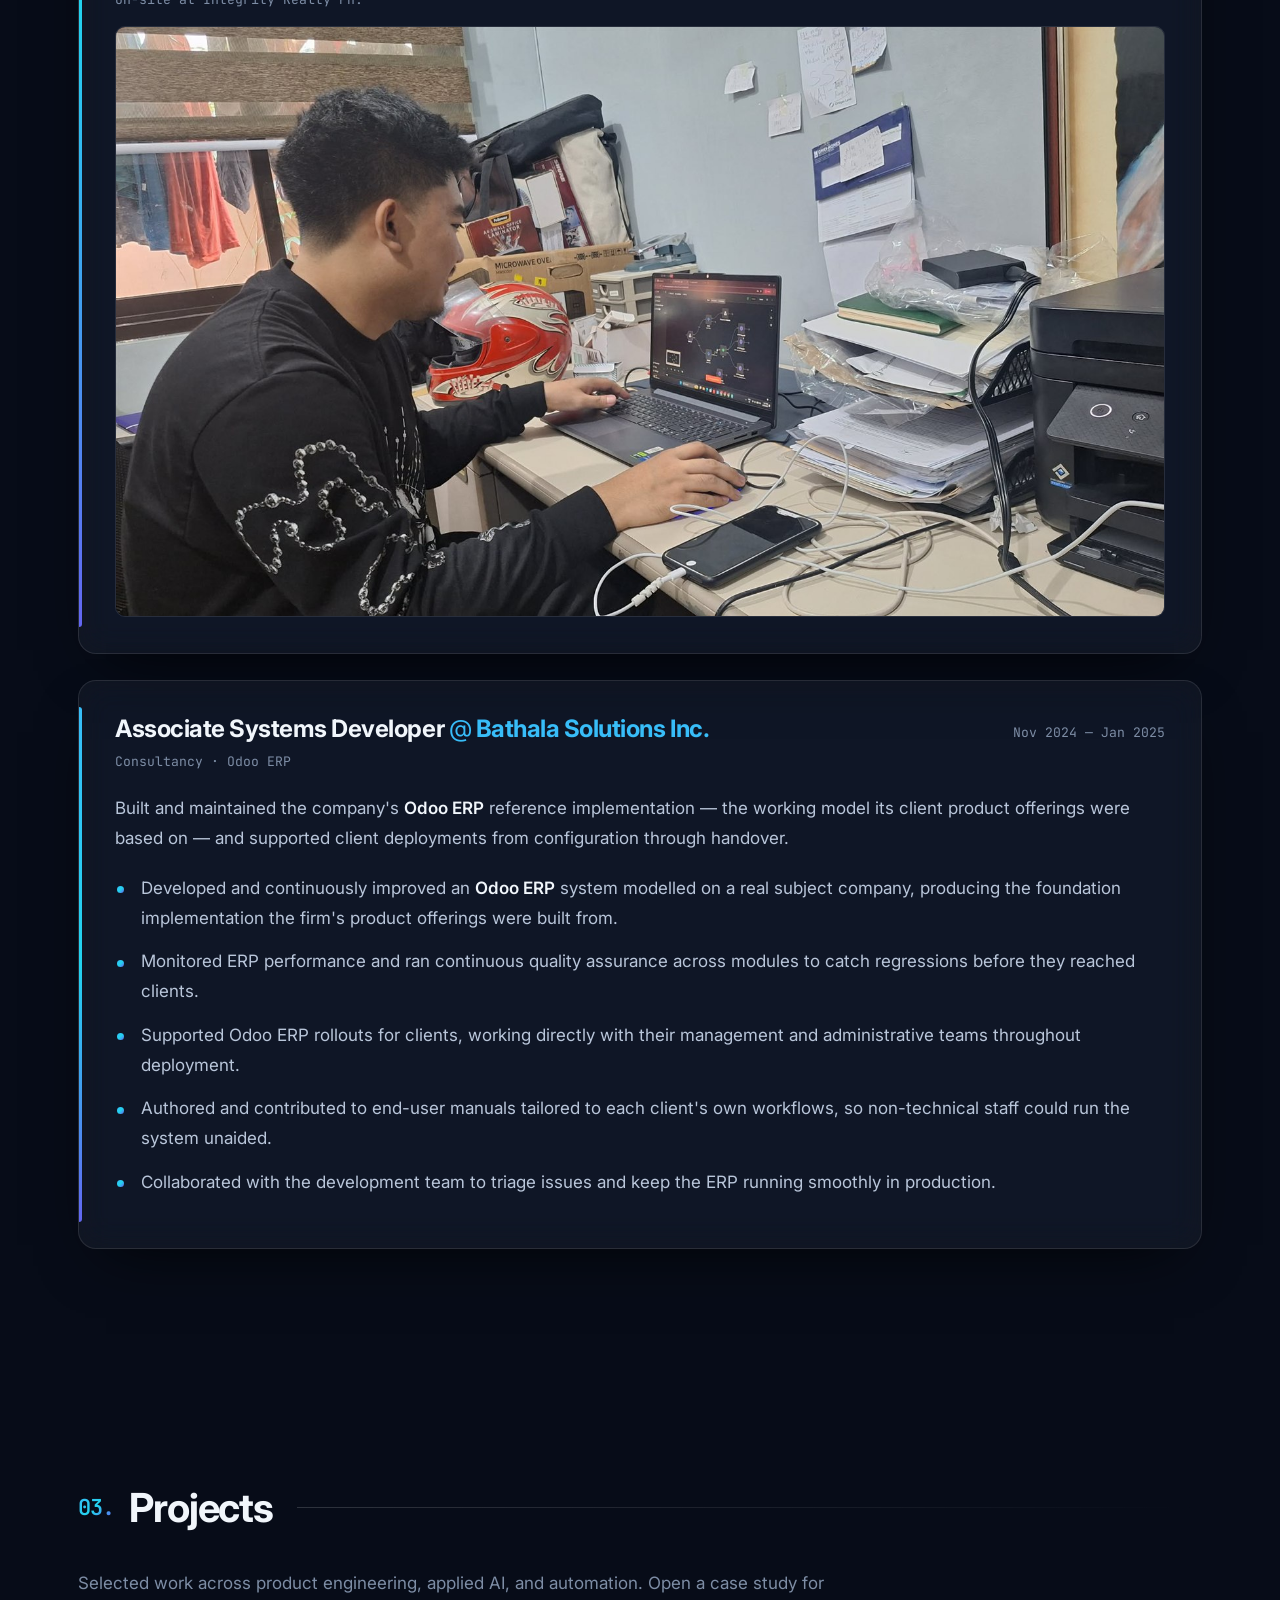
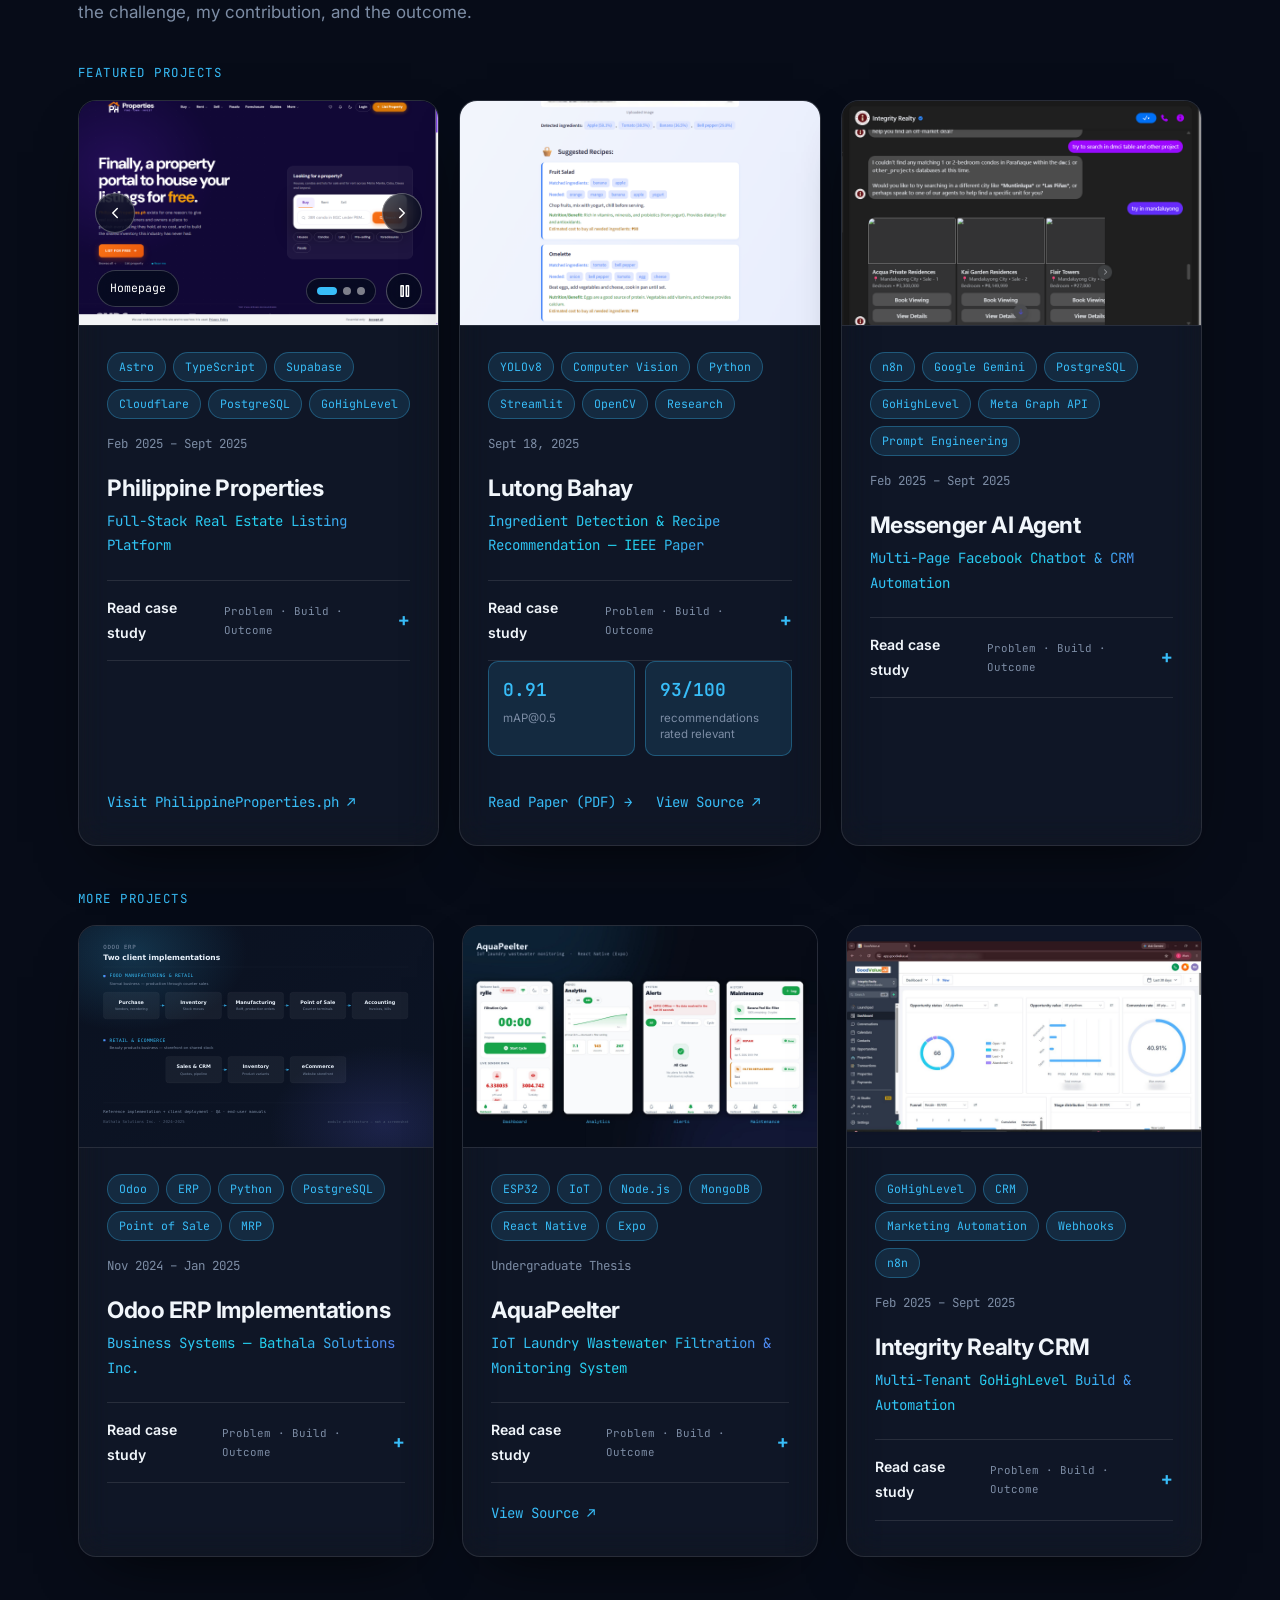
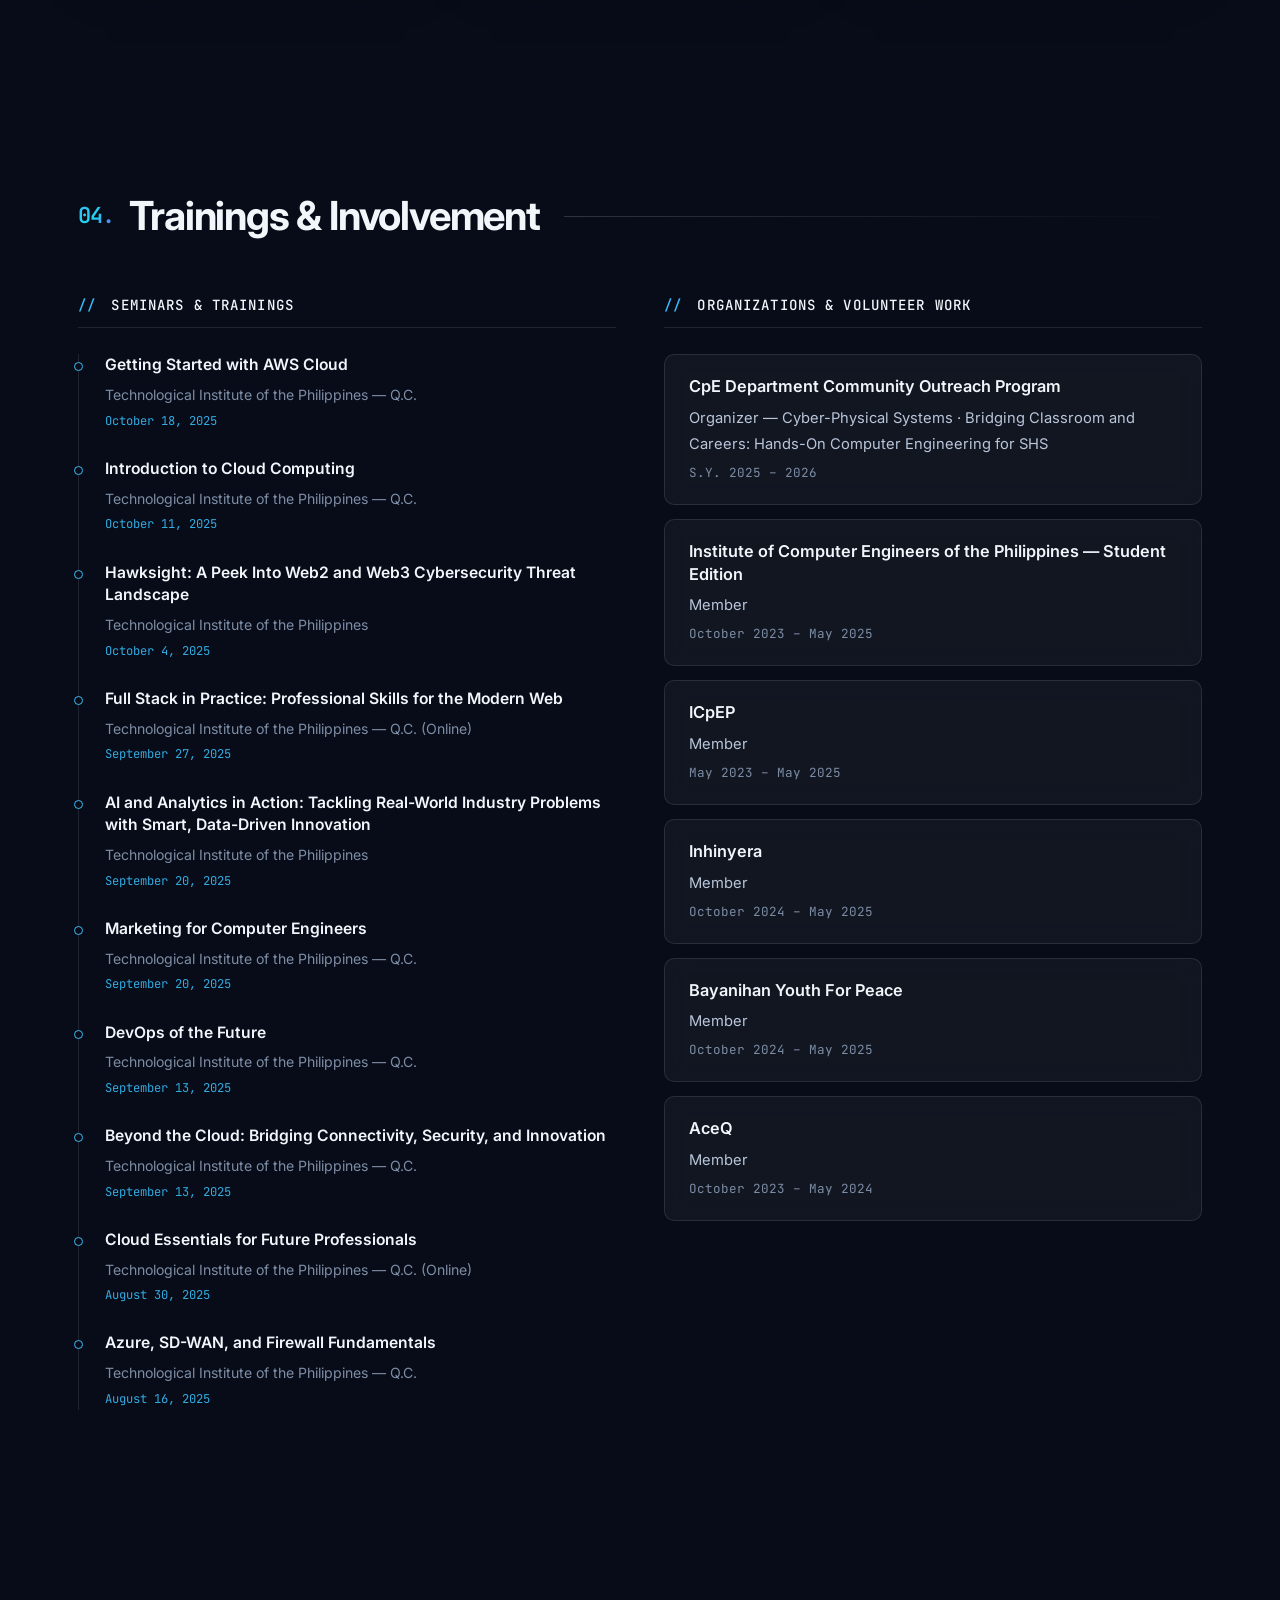
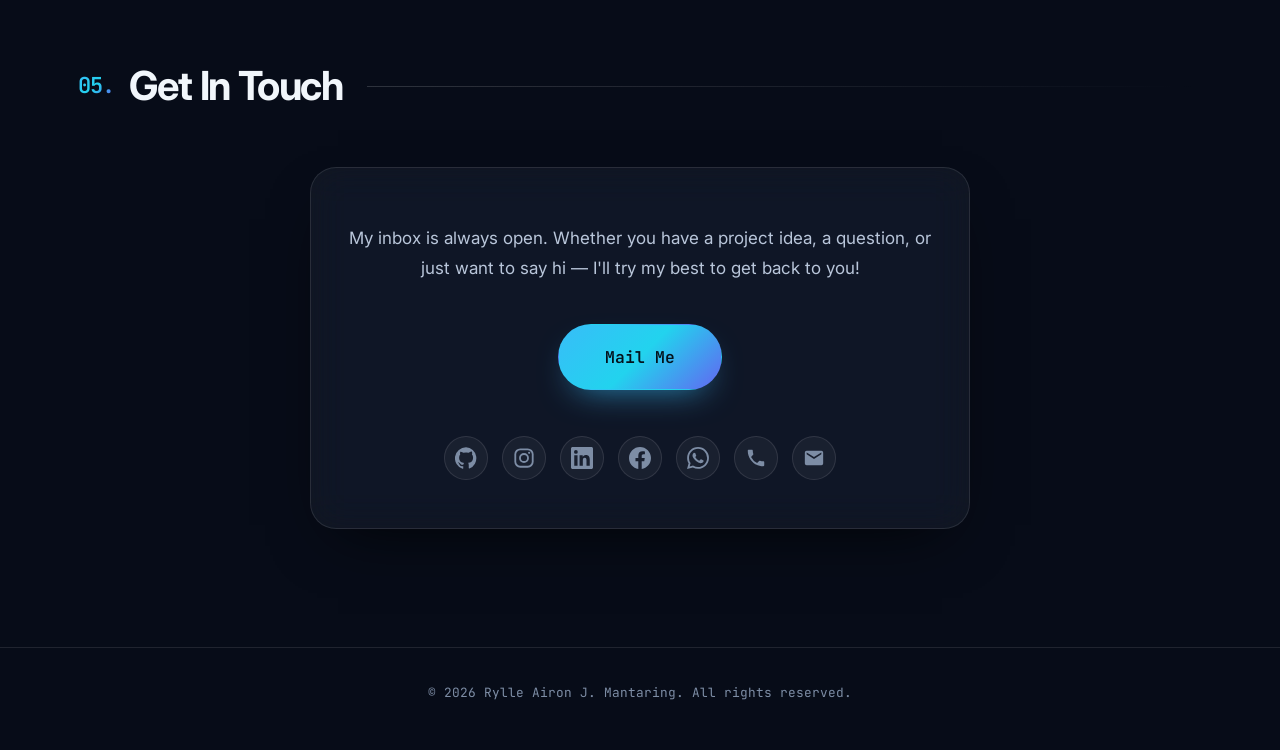
==== commit bded3477: "Add video demo and feature portfolio projects Refresh the public resume and group major projects wit" ====
--- a/index.html
+++ b/index.html
@@ -42,7 +42,6 @@
         <a href="#projects">Projects</a>
         <a href="#trainings">Trainings</a>
         <a href="#contact">Contact</a>
-        <!-- PLACEHOLDER: drop your CV at assets/resume.pdf -->
         <a class="btn btn--ghost btn--sm" href="assets/resume.pdf" target="_blank" rel="noopener">Resume</a>
       </nav>
 
@@ -270,27 +269,40 @@
     <!-- ═══════════════════════════ PROJECTS ═══════════════════════════ -->
     <section class="section container" id="projects">
       <h2 class="section__head"><span class="section__num mono">03.</span> Projects</h2>
-
-      <div class="projects">
+      <p class="projects__intro">Selected work across product engineering, applied AI, and automation. Open a case study for the challenge, my contribution, and the outcome.</p>
+
+      <p class="projects__label mono">Featured projects</p>
+      <div class="projects projects--featured">
 
         <!-- ── Project 1 ── -->
         <article class="card">
           <div class="project-gallery" data-gallery role="group" aria-roledescription="carousel"
-               aria-label="Philippine Properties website screenshots">
+               aria-label="Philippine Properties screenshots and product demo">
             <div class="project-gallery__stage">
               <figure class="project-gallery__slide is-active" data-gallery-slide
-                      aria-roledescription="slide" aria-label="1 of 2">
+                      aria-roledescription="slide" aria-label="1 of 3">
                 <img src="assets/projects/philprop.png"
                      alt="Philippine Properties homepage with property search"
                      width="1600" height="1000" loading="lazy" />
                 <figcaption class="project-gallery__caption">Homepage</figcaption>
               </figure>
               <figure class="project-gallery__slide" data-gallery-slide
-                      aria-roledescription="slide" aria-label="2 of 2" aria-hidden="true">
+                      aria-roledescription="slide" aria-label="2 of 3" aria-hidden="true">
                 <img src="assets/projects/philprop-listings.png"
                      alt="Philippine Properties search results with active property listings and filters"
                      width="1600" height="1000" loading="lazy" />
                 <figcaption class="project-gallery__caption">Property listings</figcaption>
+              </figure>
+              <figure class="project-gallery__slide project-gallery__slide--video"
+                      data-gallery-slide aria-roledescription="slide" aria-label="3 of 3"
+                      aria-hidden="true">
+                <video controls preload="metadata" playsinline
+                       poster="assets/projects/philprop.png"
+                       aria-label="Screen-recorded walkthrough of the Philippine Properties website">
+                  <source src="assets/projects/philprop-demo.mp4" type="video/mp4" />
+                  Your browser does not support embedded video.
+                </video>
+                <figcaption class="project-gallery__caption">Product walkthrough</figcaption>
               </figure>
             </div>
             <button class="project-gallery__nav project-gallery__nav--prev" type="button"
@@ -302,11 +314,13 @@
               <svg viewBox="0 0 24 24" aria-hidden="true"><path d="m9 18 6-6-6-6" /></svg>
             </button>
             <div class="project-gallery__controls">
-              <div class="project-gallery__dots" aria-label="Choose a screenshot">
+              <div class="project-gallery__dots" aria-label="Choose a slide">
                 <button class="project-gallery__dot is-active" type="button" data-gallery-target="0"
                         aria-label="Show homepage screenshot" aria-current="true"></button>
                 <button class="project-gallery__dot" type="button" data-gallery-target="1"
                         aria-label="Show property listings screenshot"></button>
+                <button class="project-gallery__dot" type="button" data-gallery-target="2"
+                        aria-label="Show product walkthrough video"></button>
               </div>
               <button class="project-gallery__play" type="button" data-gallery-toggle
                       aria-label="Pause slideshow" aria-pressed="false">
@@ -343,6 +357,10 @@
                   <dt>Outcome</dt>
                   <dd>Delivered a live marketplace covering the listing lifecycle, with property inquiries routed into the appropriate agency CRM pipeline.</dd>
                 </div>
+                <div>
+                  <dt>My contribution</dt>
+                  <dd>Built the full-stack listing platform, property search, user roles, and listing workflows; integrated Supabase, Cloudflare media, and GoHighLevel.</dd>
+                </div>
               </dl>
             </details>
 
@@ -387,8 +405,17 @@
                   <dt>Outcome</dt>
                   <dd>Recorded 0.91 mAP@0.5 across 100 held-out test images; an independent panel marked recommendations relevant in 93 of 100 evaluations.</dd>
                 </div>
+                <div>
+                  <dt>My contribution</dt>
+                  <dd>Trained and evaluated the YOLOv8 ingredient model, built recipe-matching logic and the Streamlit app, and presented the research results.</dd>
+                </div>
               </dl>
             </details>
+
+            <ul class="project-stats" aria-label="Model and recommendation evaluation results">
+              <li><strong>0.91</strong><span>mAP@0.5</span></li>
+              <li><strong>93/100</strong><span>recommendations rated relevant</span></li>
+            </ul>
 
             <div class="card__links">
               <a class="card__link mono" href="assets/lutong-bahay-paper.pdf" target="_blank" rel="noopener">
@@ -434,10 +461,19 @@
                   <dt>Outcome</dt>
                   <dd>Qualified conversations can carry their originating page and contact context into CRM, while the internal mode can look up listings and prepare payment estimates.</dd>
                 </div>
+                <div>
+                  <dt>My contribution</dt>
+                  <dd>Designed the n8n AI agent and conversation routing; integrated guarded property-data queries, persistent memory, and GoHighLevel inquiry handoff.</dd>
+                </div>
               </dl>
             </details>
           </div>
         </article>
+
+      </div>
+
+      <p class="projects__label mono">More projects</p>
+      <div class="projects projects--more">
 
         <!-- ── Project 4 ── -->
         <article class="card">
@@ -473,6 +509,10 @@
                   <dt>Outcome</dt>
                   <dd>Delivered two working reference implementations, supported deployment and QA, and wrote workflow-specific guides for non-technical users.</dd>
                 </div>
+                <div>
+                  <dt>My contribution</dt>
+                  <dd>Configured purchasing, inventory, manufacturing, POS, and invoicing for the food business; supported QA, deployment, and user documentation.</dd>
+                </div>
               </dl>
             </details>
           </div>
@@ -511,6 +551,10 @@
                   <dt>Outcome</dt>
                   <dd>Provides per-cycle readings and classifications against reference thresholds, with device alerts and bio-filter service history; no water-safety performance claim is implied.</dd>
                 </div>
+                <div>
+                  <dt>My contribution</dt>
+                  <dd>Built ESP32 firmware and sensor telemetry, the Node/Express API and MongoDB layer, and the Expo dashboard, alerts, and maintenance features.</dd>
+                </div>
               </dl>
             </details>
 
@@ -556,6 +600,10 @@
                 <div>
                   <dt>Outcome</dt>
                   <dd>Routes inquiries into the appropriate agent pipeline with actionable contact and source context instead of leaving them in a shared inbox.</dd>
+                </div>
+                <div>
+                  <dt>My contribution</dt>
+                  <dd>Configured the multi-tenant GoHighLevel CRM, automated chat and form lead routing, and connected n8n AI qualification to CRM opportunities.</dd>
                 </div>
               </dl>
             </details>
--- a/css/styles.css
+++ b/css/styles.css
@@ -269,6 +269,7 @@
   gap: 70px;
   padding-top: calc(var(--nav-h) + 40px);
   padding-bottom: 80px;
+  overflow-x: clip;
 }
 
 .hero__greet {
@@ -461,6 +462,24 @@
   grid-template-columns: repeat(auto-fit, minmax(420px, 1fr));
   gap: 28px;
 }
+.projects__intro {
+  max-width: 760px;
+  margin: -20px 0 34px;
+  color: var(--text-muted);
+}
+.projects__label {
+  margin: 0 0 16px;
+  color: var(--accent);
+  font-size: 0.78rem;
+  text-transform: uppercase;
+  letter-spacing: 0.12em;
+}
+.projects--featured {
+  grid-template-columns: repeat(3, minmax(0, 1fr));
+  gap: 20px;
+  margin-bottom: 42px;
+}
+.projects--more { grid-template-columns: repeat(auto-fit, minmax(320px, 1fr)); }
 .card {
   display: flex;
   flex-direction: column;
@@ -513,6 +532,13 @@
   width: 100%;
   height: 100%;
   object-fit: cover;
+}
+.project-gallery__slide--video { background: #020617; }
+.project-gallery__slide > video {
+  display: block;
+  width: 100%;
+  height: 100%;
+  object-fit: contain;
 }
 .project-gallery__caption {
   position: absolute;
@@ -716,6 +742,31 @@
   padding-top: 18px;
 }
 .card__link:hover { color: var(--text-bright); }
+.project-stats {
+  display: grid;
+  grid-template-columns: repeat(2, minmax(0, 1fr));
+  gap: 10px;
+  margin: 0 0 16px;
+}
+.project-stats li {
+  display: flex;
+  flex-direction: column;
+  gap: 4px;
+  padding: 12px 14px;
+  border: 1px solid var(--accent-soft);
+  border-radius: var(--r-sm);
+  background: var(--accent-dim);
+}
+.project-stats strong {
+  color: var(--accent);
+  font-family: var(--mono);
+  font-size: 1.12rem;
+}
+.project-stats span {
+  color: var(--text-muted);
+  font-size: 0.72rem;
+  line-height: 1.45;
+}
 
 /* ═══════════════════ TRAININGS & INVOLVEMENT ═══════════════════ */
 .twocol {
@@ -848,6 +899,7 @@
 /* ═══════════════════ RESPONSIVE ═══════════════════ */
 @media (max-width: 1024px) {
   .projects { grid-template-columns: 1fr; }
+  .projects--featured { grid-template-columns: repeat(2, minmax(0, 1fr)); }
   .twocol { grid-template-columns: 1fr; gap: 52px; }
   .about { grid-template-columns: 1fr; gap: 40px; }
   .about__photo { position: static; max-width: 420px; }
@@ -876,6 +928,8 @@
 
 @media (max-width: 560px) {
   .container { padding-inline: 18px; }
+  .projects__intro { margin-top: -18px; }
+  .projects--featured { grid-template-columns: 1fr; }
   .section__head { white-space: normal; }
   .section__head::after { display: none; }
   .card__body { padding: 22px 20px 26px; }
